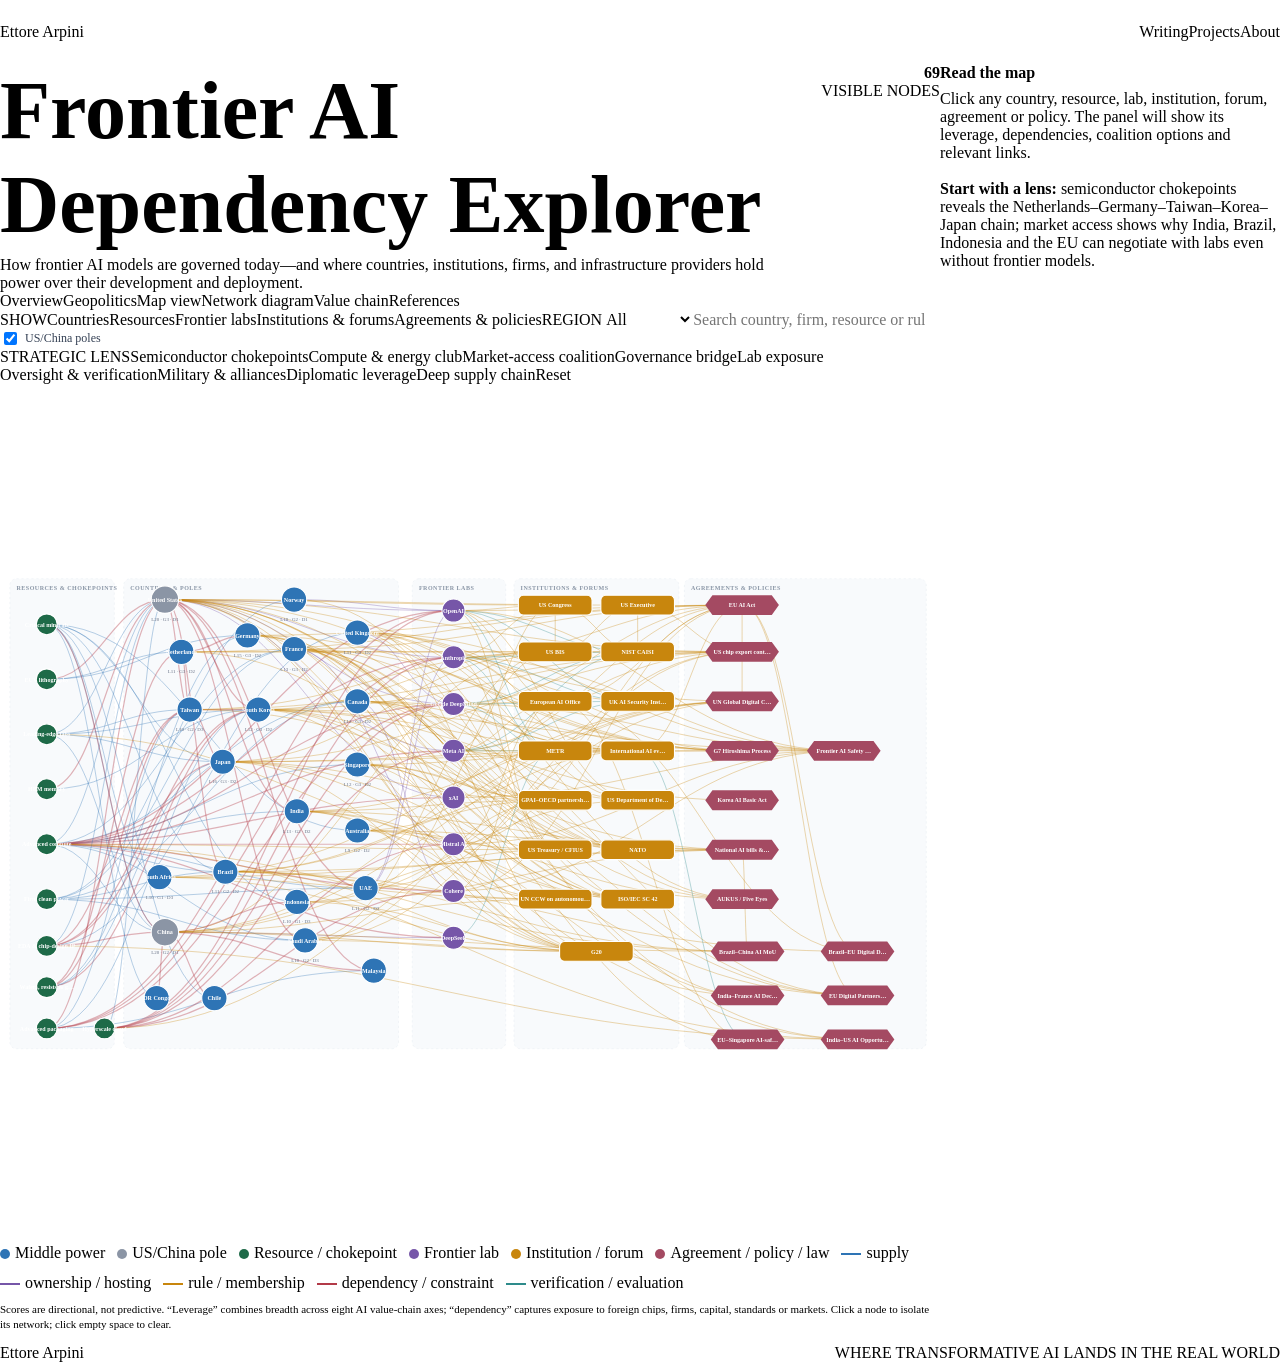
==== public/frontier-ai-dependency-explorer/index.html @ aa69ce5f "Publish Frontier AI Dependency Explorer on custom domain" ====
<!doctype html>
<html lang="en">
<head>
<meta charset="utf-8" />
<meta name="viewport" content="width=device-width, initial-scale=1" />
<title>Frontier AI Dependency Explorer</title>
<link rel="stylesheet" href="brand.css" />
<style>
:root{--navy:#102f55;--blue:#2e74b5;--teal:#2e8b8b;--green:#1e6a48;--amber:#c8860d;--red:#b23a48;--purple:#7656a8;--ink:#17202a;--muted:#667085;--line:#dfe5ec;--bg:#f5f7fa;--panel:#fff}
*{box-sizing:border-box} body{margin:0;font-family:Inter,-apple-system,BlinkMacSystemFont,"Segoe UI",Roboto,Helvetica,Arial,sans-serif;background:var(--bg);color:var(--ink)}
.app{display:grid;grid-template-columns:minmax(0,1fr) 360px;min-height:100vh}.main{min-width:0;padding:20px}.side{background:#fff;border-left:1px solid var(--line);padding:20px;overflow:auto;max-height:100vh;position:sticky;top:0}
h1{font-size:26px;color:var(--navy);margin:0 0 4px}.sub{margin:0;color:var(--muted);font-size:14px;line-height:1.45}.top{display:flex;gap:18px;justify-content:space-between;align-items:flex-start;margin-bottom:14px}.metric{font-size:12px;color:var(--muted);text-align:right;white-space:nowrap}.metric b{display:block;font-size:20px;color:var(--navy)}
.toolbar,.scenario-bar{background:#fff;border:1px solid var(--line);border-radius:12px;padding:11px 12px;margin:12px 0;display:flex;flex-wrap:wrap;gap:8px 13px;align-items:center;box-shadow:0 1px 2px rgba(16,47,85,.04)}
.label{font-size:11px;text-transform:uppercase;letter-spacing:.06em;color:var(--muted);font-weight:700}.chip{border:1px solid var(--line);background:#fff;border-radius:999px;padding:5px 10px;font-size:12px;cursor:pointer}.chip.on{background:var(--navy);color:#fff;border-color:var(--navy)}
select,input[type=search]{border:1px solid var(--line);border-radius:8px;padding:7px 9px;background:#fff;font-size:13px}.grow{flex:1;min-width:150px}.check{font-size:12px;color:#344054;display:flex;gap:5px;align-items:center}.scenario{border:1px solid var(--line);background:#eef3f8;color:var(--navy);border-radius:8px;padding:6px 9px;font-size:12px;cursor:pointer}.scenario.on{background:var(--amber);border-color:var(--amber);color:#fff}
.canvas-card{background:#fff;border:1px solid var(--line);border-radius:14px;overflow:hidden;box-shadow:0 2px 8px rgba(16,47,85,.05)}#map{display:block;width:100%;height:860px;background:linear-gradient(180deg,#fff 0,#fbfcfe 100%)}
.edge{fill:none;stroke-opacity:.38}.edge.dim{stroke-opacity:.05}.edge.active{stroke-opacity:.9;stroke-width:3.2}.node{cursor:pointer}.node circle,.node rect{stroke:#fff;stroke-width:2}.node.dim{opacity:.14}.node.active circle,.node.active rect{stroke:var(--amber);stroke-width:4}.node text{font-size:11px;pointer-events:none}.node .small{font-size:9px;fill:#667085}.cluster-label{font-size:11px;font-weight:800;letter-spacing:.08em;text-transform:uppercase;fill:#8a96a6}.zone{fill:#f8fafc;stroke:#e8edf3;stroke-dasharray:4 5}.legend{display:flex;gap:12px;flex-wrap:wrap;padding:10px 12px;font-size:11px;color:var(--muted);border-top:1px solid var(--line)}.dot{display:inline-block;width:10px;height:10px;border-radius:50%;margin-right:5px;vertical-align:-1px}.line{display:inline-block;width:20px;height:0;border-top:2px solid;margin-right:5px;vertical-align:3px}
.side h2{font-size:18px;color:var(--navy);margin:0 0 8px}.type{font-size:11px;font-weight:800;text-transform:uppercase;letter-spacing:.07em;color:var(--teal)}.scoregrid{display:grid;grid-template-columns:repeat(2,1fr);gap:7px;margin:13px 0}.score{border:1px solid var(--line);border-radius:9px;padding:8px}.score b{font-size:18px;color:var(--navy);display:block}.score span{font-size:10px;color:var(--muted);text-transform:uppercase}.body{font-size:13px;line-height:1.5;color:#344054}.section{border-top:1px solid var(--line);padding-top:12px;margin-top:12px}.section h3{font-size:12px;color:var(--navy);text-transform:uppercase;letter-spacing:.06em;margin:0 0 7px}.dep{padding:8px 9px;border-left:3px solid var(--blue);background:#f8fafc;border-radius:5px;margin:6px 0;font-size:12px;line-height:1.35}.risk{border-left-color:var(--red)}.opp{border-left-color:var(--green)}.source a{color:var(--blue);text-decoration:none}.source a:hover{text-decoration:underline}.empty{color:var(--muted);font-size:13px;line-height:1.5}.footnote{font-size:11px;color:var(--muted);margin-top:10px;line-height:1.4}
.tooltip{position:fixed;pointer-events:none;z-index:20;background:#152238;color:#fff;border-radius:7px;padding:7px 9px;font-size:11px;max-width:260px;opacity:0;transition:opacity .08s;box-shadow:0 4px 15px rgba(0,0,0,.2)}

.navtabs{display:flex;gap:8px;margin:4px 0 12px}.navtab{border:1px solid var(--line);background:#eef3f8;color:var(--navy);border-radius:9px;padding:8px 14px;font-size:13px;font-weight:700;cursor:pointer}.navtab.on{background:var(--navy);border-color:var(--navy);color:#fff}.view.hide{display:none}.references-card{background:#fff;border:1px solid var(--line);border-radius:14px;padding:20px 22px;box-shadow:0 2px 8px rgba(16,47,85,.05)}.references-card h2{margin:0 0 5px;color:var(--navy);font-size:21px}.references-card .intro{margin:0 0 18px;color:var(--muted);font-size:13px;line-height:1.5}.ref-grid{display:grid;grid-template-columns:repeat(2,minmax(0,1fr));gap:14px}.ref-group{border:1px solid var(--line);border-radius:11px;padding:14px}.ref-group h3{margin:0 0 9px;color:var(--navy);font-size:13px;text-transform:uppercase;letter-spacing:.05em}.ref-list{margin:0;padding-left:19px}.ref-list li{margin:0 0 9px;font-size:12px;line-height:1.42;color:#344054}.ref-list a{color:var(--blue);text-decoration:none;font-weight:650}.ref-list a:hover{text-decoration:underline}.ref-meta{display:block;color:var(--muted);font-size:11px;margin-top:2px}.method-box{margin-top:14px;padding:13px 15px;border-left:4px solid var(--amber);background:#fffaf0;border-radius:7px;font-size:12px;line-height:1.5;color:#475467}
.prov-box{margin:0 0 16px;padding:14px 16px;border:1px solid var(--line);background:#f8fafc;border-radius:10px;font-size:12px;line-height:1.5;color:#344054}.prov-box b{color:var(--navy)}
.conn-tools{display:flex;gap:8px;flex-wrap:wrap;align-items:center;margin:14px 0 9px}.conn-tools input,.conn-tools select{font-size:12px}.conn-table-wrap{overflow:auto;max-height:560px;border:1px solid var(--line);border-radius:10px}.conn-table{width:100%;border-collapse:collapse;font-size:11px}.conn-table th{position:sticky;top:0;background:var(--navy);color:#fff;text-align:left;padding:8px;z-index:1}.conn-table td{padding:8px;border-bottom:1px solid var(--line);vertical-align:top;line-height:1.35}.conn-table tr:hover td{background:#f8fafc}.badge{display:inline-block;border-radius:999px;padding:2px 7px;font-size:10px;font-weight:750;white-space:nowrap}.b-direct{background:#e7f6ed;color:#17613d}.b-inference{background:#fff2d8;color:#8a5700}.b-membership{background:#e8f0fb;color:#245d96}.b-regulatory{background:#f5eafb;color:#68428b}.srcchips a{display:inline-block;margin:0 4px 3px 0;padding:2px 6px;border:1px solid #cfd8e3;border-radius:5px;color:var(--blue);text-decoration:none;background:#fff;font-weight:650}.srcchips a:hover{text-decoration:underline}.edge-note{font-size:11px;color:var(--muted);margin-top:3px}
@media(max-width:980px){.ref-grid{grid-template-columns:1fr}.app{grid-template-columns:1fr}.side{position:relative;max-height:none;border-left:0;border-top:1px solid var(--line)}#map{height:680px}.metric{display:none}}

.view-head{display:flex;justify-content:space-between;gap:18px;align-items:flex-start;margin:0 0 10px}.view-head h2{margin:0 0 4px;color:var(--navy);font-size:20px}.view-head p{margin:0;color:var(--muted);font-size:13px;line-height:1.45;max-width:860px}.view-note{font-size:11px;color:var(--muted);white-space:nowrap}.alt-svg{display:block;width:100%;height:760px;background:linear-gradient(180deg,#fff,#fbfcfe)}.mini-toolbar{background:#fff;border:1px solid var(--line);border-radius:11px;padding:9px 11px;margin:10px 0;display:flex;flex-wrap:wrap;gap:8px 12px;align-items:center}.world-land{fill:#edf2f7;stroke:#d7e0ea;stroke-width:1}.geo-line{fill:none;stroke-opacity:.5}.geo-node{cursor:pointer}.geo-node circle{stroke:#fff;stroke-width:2}.geo-node text{font-size:10px;fill:#243b53;font-weight:750;pointer-events:none;paint-order:stroke;stroke:#fff;stroke-width:3px;stroke-linejoin:round}.geo-node .value{font-size:8px;fill:#667085;stroke-width:2.5px}.geo-line{filter:drop-shadow(0 1px 0 rgba(255,255,255,.9))}.map-ocean-label{font-size:9px;fill:#a6b1bf;font-style:italic;letter-spacing:.06em}.network-label{font-size:10px;font-weight:750;fill:#243b53;pointer-events:none;paint-order:stroke;stroke:#fff;stroke-width:3px}.network-metric-panel{fill:#f8fafc;stroke:#dfe5ec}.network-panel-title{font-size:13px;font-weight:800;fill:#102f55}.network-panel-text{font-size:10px;fill:#475467}.network-rank-bar{fill:#dce7f2}.network-rank-fill{fill:#2e74b5}.metric-pill{fill:#fff;stroke:#dfe5ec}.metric-pill-label{font-size:8px;fill:#667085;text-transform:uppercase}.metric-pill-value{font-size:15px;font-weight:800;fill:#102f55}.geo-node.active circle{stroke:var(--amber);stroke-width:4}.network-edge{fill:none;stroke-opacity:.28}.network-node{cursor:pointer}.network-node circle,.network-node rect,.network-node polygon{stroke:#fff;stroke-width:2}.network-node text{font-size:9px;font-weight:700;fill:#fff;pointer-events:none}.chain-stage{fill:#f8fafc;stroke:#dfe5ec}.chain-title{font-size:12px;font-weight:800;fill:var(--navy)}.chain-sub{font-size:8.5px;fill:var(--muted)}.chain-band-title{font-size:10px;font-weight:850;letter-spacing:.08em;fill:#6b7788}.chain-card{cursor:pointer}.chain-card rect{stroke:#fff;stroke-width:2}.chain-card text{font-size:8.6px;font-weight:700;fill:#fff;pointer-events:none}.chain-country rect{stroke:#fff;stroke-width:2}.chain-country text{font-size:8.5px;font-weight:750;fill:#fff;pointer-events:none}.chain-country .stage-tag{font-size:7.5px;fill:#667085;stroke:none}.chain-control rect{stroke:#fff;stroke-width:2}.chain-control text{font-size:8px;font-weight:720;fill:#fff;pointer-events:none}.chain-control-line{fill:none;stroke-width:1.45;stroke-opacity:.7}.chain-value-line{fill:none;stroke:#2e74b5;stroke-width:1.25;stroke-opacity:.52}.chain-arrow{stroke:#9aa7b6;stroke-width:2;fill:none;marker-end:url(#arrow)}.chain-dependency{stroke:var(--red);stroke-width:1.5;stroke-dasharray:4 3;fill:none}.view-legend{display:flex;gap:12px;flex-wrap:wrap;padding:9px 12px;border-top:1px solid var(--line);font-size:11px;color:var(--muted)}
@media(max-width:980px){.alt-svg{height:620px}.view-note{display:none}.navtabs{overflow:auto;white-space:nowrap}}

.overview-grid{display:grid;grid-template-columns:1.15fr .85fr;gap:14px;margin:10px 0 0}.overview-card{background:#fff;border:1px solid var(--line);border-radius:14px;padding:16px 18px;box-shadow:0 2px 8px rgba(16,47,85,.05)}.overview-card h3{margin:0 0 6px;color:var(--navy);font-size:15px}.overview-card p{margin:0;color:var(--muted);font-size:12px;line-height:1.5}.overview-kpis{display:grid;grid-template-columns:repeat(4,1fr);gap:10px;margin:10px 0 14px}.overview-kpi{background:#fff;border:1px solid var(--line);border-radius:11px;padding:11px}.overview-kpi b{display:block;color:var(--navy);font-size:20px}.overview-kpi span{font-size:10px;color:var(--muted);text-transform:uppercase;letter-spacing:.05em}.overview-svg{display:block;width:100%;height:720px;background:linear-gradient(180deg,#fff,#fbfcfe)}.ov-band{fill:#f8fafc;stroke:#dfe5ec}.ov-band-title{font-size:11px;font-weight:850;letter-spacing:.08em;fill:#667085}.ov-card{cursor:pointer}.ov-card rect{stroke:#fff;stroke-width:2}.ov-card text{font-size:9px;font-weight:750;fill:#fff;pointer-events:none}.ov-card .ov-sub{font-size:7.5px;font-weight:500;fill:#fff;opacity:.9}.ov-arrow{fill:none;stroke-width:1.7;stroke-opacity:.55;marker-end:url(#ovArrow)}.ov-label{font-size:9px;fill:#667085;font-weight:700}.ov-question{font-size:18px;font-weight:850;fill:#102f55}.ov-answer{font-size:10px;fill:#475467}.ov-power{fill:#fff;stroke:#dfe5ec}.ov-power-title{font-size:10px;font-weight:800;fill:#102f55}.ov-power-copy{font-size:8px;fill:#667085}.overview-note{padding:10px 12px;border-left:4px solid var(--amber);background:#fffaf0;border-radius:7px;font-size:12px;color:#475467;line-height:1.5;margin-top:12px}@media(max-width:980px){.overview-grid{grid-template-columns:1fr}.overview-kpis{grid-template-columns:repeat(2,1fr)}.overview-svg{height:620px}}
</style>
<style>
:root{
  --navy:var(--ea-ink);--blue:var(--ea-slate);--teal:var(--ea-slate);
  --green:var(--ea-slate);--amber:var(--ea-gold);--red:var(--ea-clay);
  --purple:var(--ea-clay);--ink:var(--ea-ink);--muted:var(--ea-gray);
  --line:var(--ea-line);--bg:var(--ea-paper);--panel:var(--ea-paper)
}
body{background:var(--ea-bg);color:var(--ea-text);font-family:var(--ea-font-ui)}
.ea-header{position:sticky;top:0;z-index:10;border-bottom:var(--ea-border-hair) solid var(--ea-line);background:var(--ea-paper)}
.ea-header__inner{height:64px;display:flex;align-items:center;justify-content:space-between}
.ea-wordmark{display:inline-flex;align-items:center;gap:var(--ea-space-3);font-family:var(--ea-font-display);font-weight:var(--ea-weight-heavy);font-size:var(--ea-size-h4);letter-spacing:var(--ea-tracking-head);color:var(--ea-ink);text-decoration:none}
.ea-wordmark:hover{text-decoration:none}.ea-bar{width:34px;height:8px;background:var(--ea-clay)}
.ea-nav{display:flex;gap:var(--ea-space-7);font-size:var(--ea-size-ui)}
.ea-nav a{color:var(--ea-gray);text-decoration:none}.ea-nav a:hover{color:var(--ea-ink)}
.ea-nav a[aria-current="page"]{color:var(--ea-ink);padding-bottom:var(--ea-space-1);box-shadow:inset 0 -2px 0 var(--ea-clay)}
.app{grid-template-columns:minmax(0,1fr) 340px;min-height:auto;max-width:var(--ea-container);margin:0 auto;border-left:var(--ea-border-hair) solid var(--ea-line);border-right:var(--ea-border-hair) solid var(--ea-line)}
.main{padding:var(--ea-space-8)}
.side{background:var(--ea-paper-2);border-left:var(--ea-border-hair) solid var(--ea-line);padding:var(--ea-space-7);max-height:calc(100vh - 64px);top:64px}
h1{font-family:var(--ea-font-display);font-size:clamp(40px,7vw,82px);line-height:var(--ea-leading-snug);letter-spacing:var(--ea-tracking-hero);color:var(--ea-ink);max-width:860px}
.sub{font-family:var(--ea-font-serif);font-size:var(--ea-size-lead);line-height:var(--ea-leading-read);color:var(--ea-ink-2);max-width:var(--ea-measure)}
.top{padding:var(--ea-space-8) 0 var(--ea-space-7);margin-bottom:0;border-bottom:var(--ea-border-rule) solid var(--ea-ink)}
.metric{font-size:var(--ea-size-micro);letter-spacing:var(--ea-tracking-label);text-transform:uppercase;color:var(--ea-gray)}
.metric b{font-family:var(--ea-font-display);font-size:var(--ea-size-h2);color:var(--ea-clay);letter-spacing:var(--ea-tracking-head)}
.navtabs{gap:var(--ea-space-6);margin:0 0 var(--ea-space-8);padding:var(--ea-space-5) 0 0;border-bottom:var(--ea-border-hair) solid var(--ea-line);overflow:auto}
.navtab{border:0;border-radius:0;background:transparent;color:var(--ea-gray);padding:0 0 var(--ea-space-3);font-family:var(--ea-font-ui);font-size:var(--ea-size-ui);font-weight:var(--ea-weight-semibold);white-space:nowrap}
.navtab:hover{color:var(--ea-ink)}.navtab.on{background:transparent;border:0;color:var(--ea-ink);box-shadow:inset 0 -3px 0 var(--ea-clay)}
.toolbar,.scenario-bar,.mini-toolbar{background:transparent;border:0;border-radius:0;padding:var(--ea-space-4) 0;margin:0;border-bottom:var(--ea-border-hair) solid var(--ea-line);box-shadow:none;gap:var(--ea-space-3)}
.toolbar{border-top:var(--ea-border-hair) solid var(--ea-line)}
.label,.type,.section h3,.ref-group h3,.overview-kpi span{font-size:var(--ea-size-micro);letter-spacing:var(--ea-tracking-label);font-weight:var(--ea-weight-semibold);color:var(--ea-gray)}
.chip,.scenario{border:var(--ea-border-hair) solid var(--ea-line);background:var(--ea-paper);color:var(--ea-ink-2);border-radius:var(--ea-radius-sm);padding:var(--ea-space-2) var(--ea-space-3);font-family:var(--ea-font-ui);font-size:var(--ea-size-small);font-weight:var(--ea-weight-medium);transition:background var(--ea-dur) var(--ea-ease),color var(--ea-dur) var(--ea-ease)}
.chip:hover,.scenario:hover{background:var(--ea-paper-2)}.chip.on,.scenario.on{background:var(--ea-clay);border-color:var(--ea-clay);color:var(--ea-paper)}
select,input[type=search]{border:var(--ea-border-hair) solid var(--ea-line);border-radius:var(--ea-radius-sm);padding:var(--ea-space-2) var(--ea-space-3);background:var(--ea-paper);color:var(--ea-ink);font-family:var(--ea-font-ui);font-size:var(--ea-size-small)}
.canvas-card,.references-card,.overview-card,.overview-kpi,.ref-group,.prov-box{background:transparent;border:0;border-radius:0;box-shadow:none}
.canvas-card{border-top:var(--ea-border-rule) solid var(--ea-ink);border-bottom:var(--ea-border-hair) solid var(--ea-line)}
#map,.alt-svg,.overview-svg{background:var(--ea-paper)}
.legend,.view-legend{padding:var(--ea-space-4) 0;font-size:var(--ea-size-small);color:var(--ea-gray);border-top:var(--ea-border-hair) solid var(--ea-line)}
.view-head{margin:0 0 var(--ea-space-7);padding-bottom:var(--ea-space-6);border-bottom:var(--ea-border-rule) solid var(--ea-ink)}
.view-head h2,.references-card h2{font-family:var(--ea-font-display);font-size:clamp(27px,4vw,40px);color:var(--ea-ink)}
.view-head p,.references-card .intro,.overview-card p{font-family:var(--ea-font-serif);font-size:var(--ea-size-body);line-height:var(--ea-leading-body);color:var(--ea-ink-2)}
.overview-kpis{gap:0;border-top:var(--ea-border-hair) solid var(--ea-line);border-bottom:var(--ea-border-hair) solid var(--ea-line)}
.overview-kpi{padding:var(--ea-space-5);border-right:var(--ea-border-hair) solid var(--ea-line)}
.overview-kpi:last-child{border-right:0}.overview-kpi b{font-family:var(--ea-font-display);font-size:var(--ea-size-h2);color:var(--ea-clay)}
.overview-grid{gap:var(--ea-space-8)}.overview-card{padding:var(--ea-space-6) 0;border-top:var(--ea-border-accent) solid var(--ea-slate)}
.overview-card h3{font-family:var(--ea-font-display);font-size:var(--ea-size-h3);color:var(--ea-ink)}
.overview-note,.method-box{padding:var(--ea-space-5) 0 var(--ea-space-5) var(--ea-space-6);border-left:var(--ea-border-quote) solid var(--ea-clay);background:transparent;border-radius:0;color:var(--ea-ink-2);font-family:var(--ea-font-serif);font-size:var(--ea-size-body);line-height:var(--ea-leading-body)}
.scoregrid{gap:0;border-top:var(--ea-border-hair) solid var(--ea-line)}.score{border:0;border-bottom:var(--ea-border-hair) solid var(--ea-line);border-radius:0;padding:var(--ea-space-3) 0}.score b{font-family:var(--ea-font-display);color:var(--ea-clay)}
.body,.empty{font-family:var(--ea-font-serif);font-size:var(--ea-size-body);line-height:var(--ea-leading-body);color:var(--ea-ink-2)}
.side h2{font-family:var(--ea-font-display);font-size:var(--ea-size-h3);color:var(--ea-ink)}
.dep{padding:var(--ea-space-3) 0 var(--ea-space-3) var(--ea-space-4);border-left:var(--ea-border-accent) solid var(--ea-slate);background:transparent;border-radius:0;font-size:var(--ea-size-small);line-height:var(--ea-leading-body)}
.risk{border-left-color:var(--ea-clay)}.opp{border-left-color:var(--ea-slate)}
.references-card{padding:0}.ref-grid{gap:var(--ea-space-7)}.ref-group{padding:var(--ea-space-5) 0;border-top:var(--ea-border-accent) solid var(--ea-slate)}
.ref-list li{font-family:var(--ea-font-serif);font-size:var(--ea-size-small);line-height:var(--ea-leading-body);color:var(--ea-ink-2)}.ref-list a,.source a,.srcchips a{color:var(--ea-clay-ink)}
.conn-table-wrap{border:var(--ea-border-hair) solid var(--ea-line);border-radius:0}.conn-table{font-size:var(--ea-size-small)}.conn-table th{background:var(--ea-ink);color:var(--ea-paper);font-weight:var(--ea-weight-semibold)}.conn-table tr:hover td{background:var(--ea-clay-soft)}
.tooltip{background:var(--ea-ink);color:var(--ea-paper);border-radius:var(--ea-radius-sm);box-shadow:var(--ea-shadow-md)}
.ea-footer{background:var(--ea-ink);color:var(--ea-paper);padding:var(--ea-space-10) 0}.ea-footer__inner{display:flex;justify-content:space-between;gap:var(--ea-space-7);align-items:flex-end}.ea-footer .ea-wordmark{color:var(--ea-paper)}.ea-footer .ea-bar{background:var(--ea-gold)}.ea-tagline{font-size:var(--ea-size-micro);letter-spacing:var(--ea-tracking-label);text-transform:uppercase;color:var(--ea-gray);margin:0}
@media(max-width:980px){.app{border:0}.main{padding:var(--ea-space-6)}.side{top:0}.ea-header__inner{height:auto;min-height:64px;gap:var(--ea-space-4)}.ea-nav{gap:var(--ea-space-4)}.top{padding-top:var(--ea-space-7)}}
@media(max-width:640px){.ea-header__inner,.ea-footer__inner{align-items:flex-start;flex-direction:column;padding-top:var(--ea-space-4);padding-bottom:var(--ea-space-4)}.main{padding:var(--ea-space-5) var(--ea-gutter-mobile)}.navtabs{gap:var(--ea-space-5)}.overview-kpi{border-right:0;border-bottom:var(--ea-border-hair) solid var(--ea-line)}}
</style>
</head>
<body>
<header class="ea-header">
  <div class="ea-container ea-header__inner">
    <a class="ea-wordmark" href="https://ettorearpini.com/">Ettore Arpini<span class="ea-bar"></span></a>
    <nav class="ea-nav" aria-label="Main navigation">
      <a href="https://ettorearpini.com/writing/">Writing</a>
      <a href="https://ettorearpini.com/projects/" aria-current="page">Projects</a>
      <a href="https://ettorearpini.com/about/">About</a>
    </nav>
  </div>
</header>
<div class="app"><main class="main">
<div class="top"><div><h1>Frontier AI Dependency Explorer</h1><p class="sub">How frontier AI models are governed today—and where countries, institutions, firms, and infrastructure providers hold power over their development and deployment.</p></div><div class="metric"><b id="visibleCount">0</b>visible nodes</div></div>
<div class="navtabs" role="tablist" aria-label="Resource views">
<button class="navtab" data-view="overviewview" role="tab" aria-selected="false">Overview</button>
<button class="navtab on" data-view="mapview" role="tab" aria-selected="true">Geopolitics</button>
<button class="navtab" data-view="worldview" role="tab" aria-selected="false">Map view</button>
<button class="navtab" data-view="networkview" role="tab" aria-selected="false">Network diagram</button>
<button class="navtab" data-view="chainview" role="tab" aria-selected="false">Value chain</button>
<button class="navtab" data-view="refsview" role="tab" aria-selected="false">References</button>
</div>

<div class="view hide" id="overviewview">
<div class="view-head"><div><h2>How frontier AI is governed—and who holds power</h2><p>A simplified system view. The model is at the center. Infrastructure and country capabilities enable it from below; institutions, laws, security bodies, and evaluators constrain it from above. Power comes from controlling something the model developer cannot easily replace.</p></div><div class="view-note">Start here · click any card to inspect evidence</div></div>
<div class="overview-kpis"><div class="overview-kpi"><b>4</b><span>Governance mechanisms</span></div><div class="overview-kpi"><b>6</b><span>Critical dependency layers</span></div><div class="overview-kpi"><b>19</b><span>Middle-power countries</span></div><div class="overview-kpi"><b>8</b><span>Frontier / adjacent labs</span></div></div>
<div class="canvas-card"><svg id="overviewmap" class="overview-svg" viewBox="0 0 1400 720" role="img" aria-label="Simplified frontier AI governance and power map"></svg></div>
<div class="overview-grid"><div class="overview-card"><h3>What governs frontier models today?</h3><p>A layered patchwork rather than a single regime: company commitments and third-party evaluations; national executive and legislative authority; market regulation such as the EU AI Act; export controls and national-security procurement; and diplomatic or standards processes that shape expectations but rarely bind labs directly.</p></div><div class="overview-card"><h3>Where does country power come from?</h3><p>Control over scarce inputs, market access, energy and compute, capital, military procurement, legal jurisdiction, verification capacity, or diplomatic coalition-building. The strongest leverage is often narrow—and becomes power only when a government or institution is willing and able to use it.</p></div></div>
<div class="overview-note"><b>Core insight:</b> frontier labs remain concentrated in the United States and China, but the system they depend on is not. The governance opportunity lies in connecting distributed chokepoints and political authority into coordinated conditions on access, deployment, and safety.</div>
</div>

<div class="view" id="mapview">
<div class="toolbar">
<span class="label">Show</span><button class="chip on" data-kind="country">Countries</button><button class="chip on" data-kind="resource">Resources</button><button class="chip on" data-kind="lab">Frontier labs</button><button class="chip on" data-kind="institution">Institutions & forums</button><button class="chip on" data-kind="policy">Agreements & policies</button>
<span class="label">Region</span><select id="region"><option>All</option></select>
<input class="grow" id="search" type="search" placeholder="Search country, firm, resource or rule…" />
<label class="check"><input id="poles" type="checkbox" checked> US/China poles</label>
</div>
<div class="scenario-bar"><span class="label">Strategic lens</span><button class="scenario" data-scenario="chips">Semiconductor chokepoints</button><button class="scenario" data-scenario="compute">Compute & energy club</button><button class="scenario" data-scenario="markets">Market-access coalition</button><button class="scenario" data-scenario="governance">Governance bridge</button><button class="scenario" data-scenario="labs">Lab exposure</button><button class="scenario" data-scenario="oversight">Oversight & verification</button><button class="scenario" data-scenario="military">Military & alliances</button><button class="scenario" data-scenario="diplomacy">Diplomatic leverage</button><button class="scenario" data-scenario="deepchain">Deep supply chain</button><button class="scenario" data-scenario="reset">Reset</button></div>
<div class="canvas-card"><svg id="map" viewBox="0 0 1710 900" role="img" aria-label="Interactive network map"></svg>
<div class="legend">
<span><i class="dot" style="background:#2e74b5"></i>Middle power</span><span><i class="dot" style="background:#8b95a5"></i>US/China pole</span><span><i class="dot" style="background:#1e6a48"></i>Resource / chokepoint</span><span><i class="dot" style="background:#7656a8"></i>Frontier lab</span><span><i class="dot" style="background:#c8860d"></i>Institution / forum</span><span><i class="dot" style="background:#a44a62"></i>Agreement / policy / law</span>
<span><i class="line" style="border-color:#2e74b5"></i>supply</span><span><i class="line" style="border-color:#7656a8"></i>ownership / hosting</span><span><i class="line" style="border-color:#c8860d"></i>rule / membership</span><span><i class="line" style="border-color:#b23a48"></i>dependency / constraint</span><span><i class="line" style="border-color:#2e8b8b"></i>verification / evaluation</span>
</div></div>
<p class="footnote">Scores are directional, not predictive. “Leverage” combines breadth across eight AI value-chain axes; “dependency” captures exposure to foreign chips, firms, capital, standards or markets. Click a node to isolate its network; click empty space to clear.</p>
</div>

<div class="view hide" id="worldview">
<div class="view-head"><div><h2>Geographic distribution of leverage</h2><p>A true geographic projection of the countries in the dataset. Circle area reflects the selected power metric; color reflects coalition role. Curved lines show documented bilateral agreements, strategic dependencies, and supply relationships.</p></div><div class="view-note">Robinson projection · country positions are geographic</div></div>
<div class="mini-toolbar"><span class="label">Size nodes by</span><select id="geoMetric"><option value="leverage">Leverage breadth</option><option value="dependency">External dependency</option><option value="governance">Governance maturity</option><option value="connections">Network degree</option></select><span class="label">Lines</span><button class="chip geo-filter on" data-geo="policy">AI agreements</button><button class="chip geo-filter on" data-geo="dependency">Strategic dependencies</button><button class="chip geo-filter" data-geo="supply">Supply links</button><label class="check"><input id="geoPoles" type="checkbox" checked> US/China poles</label></div>
<div class="canvas-card"><svg id="worldmap" class="alt-svg" viewBox="0 0 1200 680" role="img" aria-label="Geographic map of AI leverage"></svg><div class="view-legend"><span><i class="dot" style="background:#1e6a48"></i>Anchor</span><span><i class="dot" style="background:#2e74b5"></i>Bridge</span><span><i class="dot" style="background:#c8860d"></i>Engage</span><span><i class="dot" style="background:#b23a48"></i>Counterpart</span><span><i class="dot" style="background:#8b95a5"></i>System pole</span></div></div>
</div>
<div class="view hide" id="networkview">
<div class="view-head"><div><h2>Actor and dependency network</h2><p>A topology-first view. Countries sit in the center; resources, labs, institutions, and agreements form surrounding rings. Use the filters to isolate the actor system and click any node to inspect its evidence.</p></div><div class="view-note">Position shows relationship structure, not geography</div></div>
<div class="mini-toolbar"><span class="label">Density</span><select id="networkDensity"><option value="core">Core network</option><option value="all">All documented nodes</option></select><span class="label">Node size</span><select id="networkMetric"><option value="pagerank">PageRank</option><option value="betweenness">Betweenness centrality</option><option value="degree">Degree centrality</option><option value="weightedDegree">Weighted degree</option></select><span class="label">Emphasis</span><select id="networkEmphasis"><option value="all">All relationships</option><option value="dependency">Dependencies</option><option value="rule">Rules & membership</option><option value="verification">Verification</option><option value="supply">Supply</option></select></div>
<div class="overview-card" id="networkMetricExplainer" style="margin:10px 0 14px"><h3>PageRank: influence through influential connections</h3><p>A higher score means the actor is connected to other actors that are themselves central. It highlights system-level influence, not simply the number of direct links.</p></div>
<div class="canvas-card"><svg id="networkmap" class="alt-svg" viewBox="0 0 1200 720" role="img" aria-label="AI actor network diagram"></svg><div class="view-legend"><span><i class="dot" style="background:#2e74b5"></i>Country</span><span><i class="dot" style="background:#1e6a48"></i>Resource</span><span><i class="dot" style="background:#7656a8"></i>Lab</span><span><i class="dot" style="background:#c8860d"></i>Institution</span><span><i class="dot" style="background:#a44a62"></i>Agreement / policy</span></div></div>
</div>
<div class="view hide" id="chainview">
<div class="view-head"><div><h2>AI value chain and control points</h2><p>Read this view vertically. Countries sit in the middle, aligned to the stages where they add value. The resources and capabilities they contribute run left-to-right underneath. Governance, security and verification bodies sit above and connect to the specific stages they regulate, procure, secure or test.</p></div><div class="view-note">Click any card for evidence and dependencies</div></div>
<div class="mini-toolbar"><span class="label">Layers</span><button class="chip chain-filter on" data-chain="actors">Countries & labs</button><button class="chip chain-filter on" data-chain="governance">Governance, security & verification</button><button class="chip chain-filter on" data-chain="dependencies">Cross-stage dependencies</button></div>
<div class="canvas-card"><svg id="chainmap" class="alt-svg" viewBox="0 0 1500 720" role="img" aria-label="AI value chain view"></svg><div class="view-legend"><span><i class="dot" style="background:#2e74b5"></i>Country / pole</span><span><i class="dot" style="background:#7656a8"></i>Frontier lab</span><span><i class="dot" style="background:#c8860d"></i>Institution</span><span><i class="dot" style="background:#a44a62"></i>Agreement / policy</span><span><i class="line" style="border-color:#b23a48"></i>critical dependency</span></div></div>
</div>
<div class="view hide" id="refsview">
<div class="references-card">
<h2>References and source notes</h2>
<p class="intro">The map synthesizes official policy documents, company disclosures, institutional sources and specialist research. The register below shows the evidence behind every line in the network—not only the general bibliography.</p>
<div class="prov-box"><b>How to read the evidence.</b> A <b>direct</b> connection is explicitly documented (for example, OpenAI’s Stargate UAE project). A <b>membership</b> connection comes from an official participant list. A <b>regulatory</b> connection reflects the legal scope of a rule. An <b>analytical inference</b> combines documented upstream positions into a dependency claim—for example, that leading-edge fabs depend on Dutch–German EUV equipment. Inferences are marked rather than presented as contractual relationships. Lines are visually undirected; the register states the direction and meaning.</div>
<h3 style="margin:0;color:var(--navy);font-size:15px">Connection evidence register</h3>
<div class="conn-tools"><input id="connSearch" type="search" placeholder="Search a country, lab or source…"><select id="connType"><option value="All">All relationship types</option><option value="supply">Supply</option><option value="dependency">Dependency</option><option value="ownership">Ownership / hosting / capital</option><option value="rule">Rule / membership</option><option value="verification">Verification / evaluation</option></select><select id="connBasis"><option value="All">All evidence bases</option><option value="direct">Direct</option><option value="membership">Membership</option><option value="regulatory">Regulatory</option><option value="inference">Analytical inference</option></select></div>
<div class="conn-table-wrap"><table class="conn-table"><thead><tr><th>Connection</th><th>Meaning</th><th>Basis</th><th>Sources</th></tr></thead><tbody id="connBody"></tbody></table></div>
<h3 style="margin:22px 0 10px;color:var(--navy);font-size:15px">Source library</h3>
<div class="ref-grid">
<section class="ref-group"><h3>Semiconductors and critical inputs</h3><ol class="ref-list">
<li><a href="https://www.asml.com/en/technology/lithography-principles/euv-lithography" target="_blank" rel="noopener">ASML — EUV lithography</a><span class="ref-meta">Equipment chokepoint and advanced-node manufacturing.</span></li>
<li><a href="https://investor.tsmc.com/english/quarterly-results/2026/q1" target="_blank" rel="noopener">TSMC — investor and capacity reporting</a><span class="ref-meta">Leading-edge fabrication and advanced packaging.</span></li>
<li><a href="https://news.skhynix.com/category/technology/hbm/" target="_blank" rel="noopener">SK hynix — HBM technology</a><span class="ref-meta">High-bandwidth memory supply and roadmap.</span></li>
<li><a href="https://www.iea.org/reports/global-critical-minerals-outlook-2025" target="_blank" rel="noopener">IEA — Global Critical Minerals Outlook 2025</a><span class="ref-meta">Mining, refining concentration and supply risks.</span></li>
<li><a href="https://www.usgs.gov/centers/national-minerals-information-center/critical-minerals" target="_blank" rel="noopener">USGS — critical minerals information</a><span class="ref-meta">Country production and mineral-resource context.</span></li>
</ol></section>
<section class="ref-group"><h3>Compute, energy and frontier labs</h3><ol class="ref-list">
<li><a href="https://openai.com/index/announcing-the-stargate-project/" target="_blank" rel="noopener">OpenAI — Stargate announcement</a><span class="ref-meta">US compute buildout and infrastructure partnerships.</span></li>
<li><a href="https://www.anthropic.com/news" target="_blank" rel="noopener">Anthropic — company announcements</a><span class="ref-meta">Model, cloud and capital relationships.</span></li>
<li><a href="https://deepmind.google/discover/blog/" target="_blank" rel="noopener">Google DeepMind — official updates</a><span class="ref-meta">Frontier-model activity and UK–US institutional exposure.</span></li>
<li><a href="https://mistral.ai/news" target="_blank" rel="noopener">Mistral AI — company announcements</a><span class="ref-meta">European frontier-adjacent model capacity.</span></li>
<li><a href="https://www.iea.org/reports/energy-and-ai" target="_blank" rel="noopener">IEA — Energy and AI</a><span class="ref-meta">Power demand, grid constraints and data-centre geography.</span></li>
</ol></section>
<section class="ref-group"><h3>Legislation and regulatory leverage</h3><ol class="ref-list">
<li><a href="https://digital-strategy.ec.europa.eu/en/policies/regulatory-framework-ai" target="_blank" rel="noopener">European Commission — EU AI Act</a><span class="ref-meta">Scope, implementation timeline and extraterritorial market effects.</span></li>
<li><a href="https://www.bis.gov/press-release/commerce-strengthens-export-controls-restrict-chinas-capability-produce-advanced-semiconductors-military" target="_blank" rel="noopener">US BIS — advanced semiconductor export controls</a><span class="ref-meta">Chip, equipment and destination constraints.</span></li>
<li><a href="https://www.msit.go.kr/eng/index.do" target="_blank" rel="noopener">Republic of Korea MSIT — AI policy</a><span class="ref-meta">Korea’s AI Basic Act and implementation materials.</span></li>
<li><a href="https://www.gov.br/mcti/pt-br/acompanhe-o-mcti/transformacaodigital/estrategia-brasileira-de-inteligencia-artificial" target="_blank" rel="noopener">Brazil MCTI — national AI strategy</a><span class="ref-meta">Brazilian governance and institutional context.</span></li>
<li><a href="https://www.meity.gov.in/" target="_blank" rel="noopener">India MeitY — AI and digital policy</a><span class="ref-meta">IndiaAI, digital public infrastructure and governance initiatives.</span></li>
</ol></section>
<section class="ref-group"><h3>International forums and standards</h3><ol class="ref-list">
<li><a href="https://www.aisi.gov.uk/blog/international-ai-network-consensus-and-open-questions" target="_blank" rel="noopener">International Network of AI Safety Institutes</a><span class="ref-meta">Cross-national evaluation and measurement cooperation.</span></li>
<li><a href="https://oecd.ai/en/about/about-gpai" target="_blank" rel="noopener">OECD — GPAI partnership</a><span class="ref-meta">Membership and institutional integration.</span></li>
<li><a href="https://www.un.org/digital-emerging-technologies/global-digital-compact" target="_blank" rel="noopener">United Nations — Global Digital Compact</a><span class="ref-meta">Universal political framework for digital and AI cooperation.</span></li>
<li><a href="https://www.mofa.go.jp/policy/economy/summit/hiroshima23/en/documents/" target="_blank" rel="noopener">G7 Hiroshima AI Process</a><span class="ref-meta">International guiding principles and code of conduct.</span></li>
<li><a href="https://www.gov.uk/government/publications/frontier-ai-safety-commitments-ai-seoul-summit-2024/frontier-ai-safety-commitments-ai-seoul-summit-2024" target="_blank" rel="noopener">Frontier AI Safety Commitments — Seoul AI Summit 2024</a><span class="ref-meta">Voluntary company commitments to publish frontier-safety frameworks, identify severe-risk thresholds and define mitigations. Sixteen original signatories; four organisations were added by February 2025.</span></li>
<li><a href="https://www.oecd.org/en/topics/sub-issues/ai-principles.html" target="_blank" rel="noopener">OECD AI Principles</a><span class="ref-meta">Baseline intergovernmental principles used across policy forums.</span></li>
</ol></section>
<section class="ref-group"><h3>Power-holding and verification institutions</h3><ol class="ref-list">
<li><a href="https://www.congress.gov/" target="_blank" rel="noopener">United States Congress</a><span class="ref-meta">Federal legislation, appropriations, investigations, hearings and statutory authority affecting AI developers and executive agencies.</span></li>
<li><a href="https://www.whitehouse.gov/releases/2025/07/white-house-unveils-americas-ai-action-plan/" target="_blank" rel="noopener">White House — America’s AI Action Plan</a><span class="ref-meta">Executive direction across infrastructure, procurement, diplomacy, security and agency implementation.</span></li>
<li><a href="https://www.bis.gov/about-bis/bis-leadership-and-offices/OTE/emerging-technology-division" target="_blank" rel="noopener">US Bureau of Industry and Security</a><span class="ref-meta">Export-control design, licensing and enforcement for advanced chips, equipment and emerging technologies.</span></li>
<li><a href="https://www.nist.gov/caisi" target="_blank" rel="noopener">NIST Center for AI Standards and Innovation (CAISI)</a><span class="ref-meta">US-government testing, standards and collaborative research interface with commercial AI developers.</span></li>
<li><a href="https://digital-strategy.ec.europa.eu/en/policies/ai-office" target="_blank" rel="noopener">European AI Office</a><span class="ref-meta">Central EU implementation and enforcement capacity for general-purpose AI under the AI Act.</span></li>
<li><a href="https://www.aisi.gov.uk/" target="_blank" rel="noopener">UK AI Security Institute</a><span class="ref-meta">State-backed model evaluations, measurement science and risk-mitigation research.</span></li>
<li><a href="https://metr.org/risk-assessment/" target="_blank" rel="noopener">METR</a><span class="ref-meta">Independent third-party evaluations of autonomous and AI-R&amp;D capabilities, including pre-deployment work with frontier developers.</span></li>
</ol></section>
<section class="ref-group"><h3>Independent research added in this revision</h3><ol class="ref-list">
<li><a href="https://www.oecd.org/content/dam/oecd/en/publications/reports/2025/06/mapping-the-semiconductor-value-chain_5ba52971/4154cdbf-en.pdf" target="_blank" rel="noopener">OECD — Mapping the semiconductor value chain (2025)</a><span class="ref-meta">Cross-country dependencies, bottlenecks and supply-chain segmentation used to test the original report.</span></li>
<li><a href="https://epoch.ai/data-insights/ai-chip-supply-chain-constraints" target="_blank" rel="noopener">Epoch AI — AI-chip supply-chain constraints (2026)</a><span class="ref-meta">Evidence that HBM and advanced packaging, not only leading-edge logic, became binding constraints.</span></li>
<li><a href="https://www.nato.int/en/about-us/official-texts-and-resources/official-texts/2024/07/10/summary-of-natos-revised-artificial-intelligence-ai-strategy" target="_blank" rel="noopener">NATO — revised AI strategy</a><span class="ref-meta">Alliance-level military adoption, interoperability, responsible-use principles and protection from adversarial AI.</span></li>
<li><a href="https://www.nato.int/en/what-we-do/deterrence-and-defence/emerging-and-disruptive-technologies" target="_blank" rel="noopener">NATO — emerging and disruptive technologies</a><span class="ref-meta">Data and AI Review Board and institutional machinery for military AI assurance.</span></li>
<li><a href="https://documents.unoda.org/Convention_on_Certain_Conventional_Weapons_-Group_of_Governmental_Experts_on_Lethal_Autonomous_Weapons_Systems_%282025%29/CCW-GGE.1-2025-WP.7.pdf" target="_blank" rel="noopener">UN CCW GGE on lethal autonomous weapons (2025)</a><span class="ref-meta">The principal multilateral negotiating track on autonomous weapons and human control.</span></li>
<li><a href="https://home.treasury.gov/policy-issues/international/outbound-investment-program" target="_blank" rel="noopener">US Treasury — Outbound Investment Security Program</a><span class="ref-meta">Capital-control leverage over semiconductors, quantum technology and specified AI systems in countries of concern.</span></li>
<li><a href="https://home.treasury.gov/news/press-releases/jy1728" target="_blank" rel="noopener">US Treasury — CFIUS authority</a><span class="ref-meta">Foreign-investment screening as a national-security lever over ownership, technology transfer and critical infrastructure.</span></li>
<li><a href="https://www.iso.org/committee/6794475.html" target="_blank" rel="noopener">ISO/IEC JTC 1/SC 42 — Artificial intelligence</a><span class="ref-meta">International technical standards that can become procurement requirements, conformity benchmarks and regulatory infrastructure.</span></li>
<li><a href="https://www.defense.gov/News/Releases/Release/Article/4354916/the-war-department-unleashes-ai-on-new-genaimil-platform/" target="_blank" rel="noopener">US Department of Defense — GenAI.mil</a><span class="ref-meta">Defense procurement and deployment can confer market, validation and security leverage on model and cloud providers.</span></li>
<li><a href="https://www.bis.gov/press-release/department-commerce-announces-rescission-biden-era-artificial-intelligence-diffusion-rule-strengthens" target="_blank" rel="noopener">US BIS — rescission of AI Diffusion Rule (2025)</a><span class="ref-meta">Corrects the attached report’s treatment: the January 2025 diffusion framework was rescinded before compliance, while chip-related controls continued.</span></li>
</ol></section>
<section class="ref-group"><h3>Cross-country evidence</h3><ol class="ref-list">
<li><a href="https://hai.stanford.edu/ai-index/2025-ai-index-report" target="_blank" rel="noopener">Stanford HAI — AI Index Report 2025</a><span class="ref-meta">Talent, models, investment and national capabilities.</span></li>
<li><a href="https://oxfordinsights.com/ai-readiness/ai-readiness-index/" target="_blank" rel="noopener">Oxford Insights — Government AI Readiness Index</a><span class="ref-meta">State capacity and governance comparisons.</span></li>
<li><a href="https://www.global-index.ai/" target="_blank" rel="noopener">Tortoise — Global AI Index</a><span class="ref-meta">National implementation, talent and infrastructure indicators.</span></li>
<li><a href="https://www.eiu.com/n/campaigns/democracy-index-2024/" target="_blank" rel="noopener">Economist Intelligence Unit — Democracy Index 2024</a><span class="ref-meta">Regime classifications used in the underlying assessment.</span></li>
</ol></section>
<section class="ref-group"><h3>Underlying analytical resource</h3><ol class="ref-list">
<li><a href="AI_Value_Chain_Leverage_Report.pdf" target="_blank" rel="noopener">The Map of Leverage: AI value-chain leverage assessment</a><span class="ref-meta">Prepared for Ettore Arpini, June 2026. Country scores use eight axes: minerals; equipment/design/IP; fabrication/packaging/memory; compute/data centres/energy; capital; models/talent; market/data/DPI; and governance/convening.</span></li>
<li><b>Interpretation rule</b><span class="ref-meta">The index rewards breadth, while the network highlights narrow chokepoints and asymmetric dependencies that a simple score can obscure.</span></li>
</ol></section>
</div>
<div class="ref-group"><h3>Bilateral and minilateral AI agreements</h3><ul class="ref-list">
<li><a href="https://www.gov.br/mdic/pt-br/assuntos/noticias/2025/maio/na-china-mdic-assina-parcerias-para-economia-digital" target="_blank" rel="noopener">Brazil–China AI memorandum (MDIC, May 2025)</a><span class="ref-meta">Official Brazilian account: infrastructure, research, applications, safety risks and skills cooperation.</span></li>
<li><a href="https://www.gov.br/secom/en/latest-news/2025/02/brazil-european-union-strengthen-cooperation-in-digital-governance-reaffirm-legal-frameworks-for-digital-area" target="_blank" rel="noopener">Brazil–EU Digital Dialogue work plan</a><span class="ref-meta">Parallel cooperation channel on AI and digital governance.</span></li>
<li><a href="https://www.mea.gov.in/bilateral-documents.htm?dtl/39034/IndiaFrance_Declaration_on_Artificial_Intelligence_February_12_2025=" target="_blank" rel="noopener">India–France Declaration on AI</a><span class="ref-meta">Bilateral cooperation on trustworthy AI, research, standards and inclusive access.</span></li>
<li><a href="https://digital-strategy.ec.europa.eu/en/policies/partnerships" target="_blank" rel="noopener">EU Digital Partnerships</a><span class="ref-meta">Formal partnerships with Japan, Korea, Singapore and Canada.</span></li>
<li><a href="https://digital-strategy.ec.europa.eu/en/news/eu-and-singapore-strengthen-cooperation-ai-safety" target="_blank" rel="noopener">EU–Singapore AI-safety arrangement</a><span class="ref-meta">Testing, evaluations, benchmarks, standards and research cooperation.</span></li>
<li><a href="https://www.mea.gov.in/bilateral-documents?dtl/40801/Joint_Statement_on_the_IndiaUS_AI_Opportunity_Partnership_A_Bilateral_Addendum_to_the_Pax_Silica_Declaration=" target="_blank" rel="noopener">India–US AI Opportunity Partnership</a><span class="ref-meta">AI infrastructure, research and secure supply-chain cooperation.</span></li>
</ul></div>
<div class="method-box"><b>Data vintage:</b> principally 2024–July 2026. <b>Independent review:</b> the report was treated as a hypothesis set and checked against OECD supply-chain mapping, official regulatory and alliance documents, institutional sources and recent bottleneck research. The map now distinguishes direct evidence, formal membership, regulatory reach and analytical inference. <b>Correction:</b> the January 2025 US AI Diffusion Rule was rescinded before compliance; the map therefore represents current BIS chip controls and licensing power rather than that superseded tier system.  Announced investments, planned gigawatts, ownership stakes, export-control rules and legislative status can change quickly. The map is designed as a strategic orientation tool rather than a definitive supply-chain model.</div>
</div></div>
</main><aside class="side" id="detail"><div class="empty"><h2>Read the map</h2>Click any country, resource, lab, institution, forum, agreement or policy. The panel will show its leverage, dependencies, coalition options and relevant links.<br><br><b>Start with a lens:</b> semiconductor chokepoints reveals the Netherlands–Germany–Taiwan–Korea–Japan chain; market access shows why India, Brazil, Indonesia and the EU can negotiate with labs even without frontier models.</div></aside></div>
<footer class="ea-footer"><div class="ea-container ea-footer__inner"><a class="ea-wordmark" href="https://ettorearpini.com/">Ettore Arpini<span class="ea-bar"></span></a><p class="ea-tagline">Where transformative AI lands in the real world</p></div></footer>
<div class="tooltip" id="tip"></div>
<script>
const C={country:'#2e74b5',pole:'#8b95a5',resource:'#1e6a48',lab:'#7656a8',institution:'#c8860d',policy:'#a44a62'};
const nodes=[
// resources
{id:'minerals',label:'Critical minerals',kind:'resource',x:85,y:105,summary:'Rare earths, gallium, lithium, nickel and specialty metals that feed the semiconductor and energy stack.'},
{id:'euv',label:'EUV lithography',kind:'resource',x:85,y:205,summary:'The hardest equipment chokepoint in advanced semiconductor manufacturing.'},
{id:'fab',label:'Leading-edge fabs',kind:'resource',x:85,y:305,summary:'Advanced logic fabrication and packaging, especially TSMC and CoWoS.'},
{id:'hbm',label:'HBM memory',kind:'resource',x:85,y:405,summary:'High-bandwidth memory required by frontier accelerators.'},
{id:'compute',label:'Advanced compute',kind:'resource',x:85,y:505,summary:'AI accelerators, sovereign clusters, hyperscale data centres and cloud access.'},
{id:'energy',label:'Firm clean power',kind:'resource',x:85,y:605,summary:'Reliable, scalable electricity increasingly constraining AI deployment.'},
// countries
{id:'US',label:'United States',kind:'pole',region:'Americas',x:300,y:60,lev:20,gov:3,dep:1,summary:'Frontier-model, GPU, cloud, capital and export-control pole.',risk:'Concentration creates extraterritorial dependence for nearly every other node.'},
{id:'CN',label:'China',kind:'pole',region:'East Asia',x:300,y:665,lev:20,gov:2,dep:1,summary:'Model, market, manufacturing and critical-mineral processing pole.',risk:'Export controls and geopolitical rivalry fragment the stack.'},
{id:'NL',label:'Netherlands',kind:'country',region:'Europe',tier:'Bridge',x:330,y:155,lev:11,gov:3,dep:2,summary:'ASML gives the Netherlands a near-irreplaceable equipment chokepoint.',opp:'Can trade export-control alignment for security guarantees, industrial investment and governance influence.'},
{id:'DE',label:'Germany',kind:'country',region:'Europe',tier:'Bridge',x:450,y:125,lev:15,gov:3,dep:2,summary:'Zeiss optics and Trumpf lasers sit inside the EUV dependency chain; Germany also shapes EU implementation.'},
{id:'TW',label:'Taiwan',kind:'country',region:'East Asia',tier:'Engage',x:345,y:260,lev:10,gov:2,dep:3,summary:'TSMC and CoWoS make Taiwan the most indispensable manufacturing node.',risk:'High military and diplomatic exposure limits formal coalition participation.'},
{id:'KR',label:'South Korea',kind:'country',region:'East Asia',tier:'Bridge',x:470,y:260,lev:12,gov:3,dep:2,summary:'Samsung and SK Hynix dominate advanced memory; Korea also has a mature AI-governance ecosystem.'},
{id:'JP',label:'Japan',kind:'country',region:'East Asia',tier:'Bridge',x:405,y:355,lev:16,gov:3,dep:2,summary:'Materials, equipment, capital and convening power give Japan unusually broad leverage.'},
{id:'IN',label:'India',kind:'country',region:'South Asia',tier:'Anchor',x:540,y:445,lev:13,gov:2,dep:2,summary:'Scale talent, market access, digital public infrastructure and sovereign compute.',opp:'Can condition access to a 1.4B-person market and public digital rails on local capacity and governance.'},
{id:'BR',label:'Brazil',kind:'country',region:'Americas',tier:'Anchor',x:410,y:555,lev:11,gov:2,dep:2,summary:'Large market, Pix infrastructure, clean power and minerals; limited frontier-model capacity.',opp:'A credible convenor for a development-focused middle-power bloc.'},
{id:'ID',label:'Indonesia',kind:'country',region:'SE Asia',tier:'Anchor',x:540,y:610,lev:10,gov:1,dep:3,summary:'Nickel, ASEAN market scale and data-centre growth, but Chinese refining and coal-heavy power.'},
{id:'ZA',label:'South Africa',kind:'country',region:'Africa',tier:'Anchor',x:290,y:565,lev:10,gov:1,dep:3,summary:'Specialty minerals, regional legitimacy and responsible-AI convening potential.'},
{id:'FR',label:'France',kind:'country',region:'Europe',tier:'Bridge',x:535,y:150,lev:13,gov:3,dep:2,summary:'Mistral, nuclear power, EU rulemaking and summit diplomacy.'},
{id:'UK',label:'United Kingdom',kind:'country',region:'Europe',tier:'Engage',x:650,y:120,lev:11,gov:3,dep:2,summary:'Arm, DeepMind talent and the first national AI security institute.'},
{id:'CA',label:'Canada',kind:'country',region:'Americas',tier:'Bridge',x:650,y:245,lev:12,gov:3,dep:2,summary:'Research talent, Cohere, hydro power and evaluation diplomacy.'},
{id:'SG',label:'Singapore',kind:'country',region:'SE Asia',tier:'Engage',x:650,y:360,lev:12,gov:3,dep:2,summary:'Capital, regional data-centre orchestration and influential soft-law governance.'},
{id:'AU',label:'Australia',kind:'country',region:'Oceania',tier:'Engage',x:650,y:480,lev:9,gov:2,dep:2,summary:'Rare-earth alternatives, alliances and an emerging AI safety institute.'},
{id:'NO',label:'Norway',kind:'country',region:'Europe',tier:'Engage',x:535,y:60,lev:10,gov:2,dep:1,summary:'Sovereign wealth and hydro-powered compute; capital is mostly index-passive.'},
{id:'AE',label:'UAE',kind:'country',region:'Gulf',tier:'Counterpart',x:665,y:585,lev:11,gov:2,dep:3,summary:'Sovereign capital, energy and large compute ambitions tied to US chips and operators.',risk:'Leverage doubles as dependency; governance and alignment concerns complicate coalition membership.'},
{id:'SA',label:'Saudi Arabia',kind:'country',region:'Gulf',tier:'Counterpart',x:555,y:680,lev:10,gov:2,dep:3,summary:'Sovereign capital, energy and HUMAIN compute ambitions; dependent on controlled chips.'},
// labs
{id:'openai',label:'OpenAI',kind:'lab',x:825,y:80,summary:'US frontier lab; depends on advanced chips, Microsoft/cloud capacity, capital and market access.'},
{id:'anthropic',label:'Anthropic',kind:'lab',x:825,y:165,summary:'US frontier lab; major dependencies include AWS/Google compute, chips, capital and regulated market access.'},
{id:'deepmind',label:'Google DeepMind',kind:'lab',x:825,y:250,summary:'UK-rooted lab owned by Alphabet; frontier capabilities sit inside a US corporate and cloud structure.'},
{id:'meta',label:'Meta AI',kind:'lab',x:825,y:335,summary:'US frontier/open-weight lab with global distribution and major compute requirements.'},
{id:'xai',label:'xAI',kind:'lab',x:825,y:420,summary:'US frontier lab with intensive data-centre and power requirements.'},
{id:'mistral',label:'Mistral AI',kind:'lab',x:825,y:505,summary:'France-based frontier-adjacent lab; European strategic-autonomy asset.'},
{id:'cohere',label:'Cohere',kind:'lab',x:825,y:590,summary:'Canada-based enterprise model company; relies on global compute and market partnerships.'},
{id:'deepseek',label:'DeepSeek',kind:'lab',x:825,y:675,summary:'China-based frontier lab operating under Chinese compute and governance constraints.'},
// legislative, executive and verification institutions
{id:'congress',label:'US Congress',kind:'institution',x:1010,y:70,summary:'Federal legislature with power to enact AI law, authorize and fund agencies, investigate firms, and constrain or override executive policy.',source:'https://www.congress.gov/'},
{id:'whitehouse',label:'US Executive',kind:'institution',x:1160,y:70,summary:'The President and White House coordinate executive AI strategy, procurement, infrastructure, national-security policy and agency priorities.',source:'https://www.whitehouse.gov/releases/2025/07/white-house-unveils-americas-ai-action-plan/'},
{id:'bisinst',label:'US BIS',kind:'institution',x:1010,y:155,summary:'Commerce Department regulator that writes, licenses and enforces export controls over advanced chips, equipment and related technology.',source:'https://www.bis.gov/about-bis/bis-leadership-and-offices/OTE/emerging-technology-division'},
{id:'caisi',label:'NIST CAISI',kind:'institution',x:1160,y:155,summary:'US government center for AI testing, standards and collaborative research with commercial AI developers.',source:'https://www.nist.gov/caisi'},
{id:'euaioffice',label:'European AI Office',kind:'institution',x:1010,y:245,summary:'European Commission body central to implementation and enforcement of the EU AI Act, especially general-purpose AI rules.',source:'https://digital-strategy.ec.europa.eu/en/policies/ai-office'},
{id:'ukaisi',label:'UK AI Security Institute',kind:'institution',x:1160,y:245,summary:'State-backed evaluator conducting advanced-model testing and building measurement and mitigation infrastructure.',source:'https://www.aisi.gov.uk/'},
{id:'metr',label:'METR',kind:'institution',x:1010,y:335,summary:'Independent nonprofit evaluator of frontier models’ autonomous and AI-R&D capabilities, including pre-deployment evaluations.',source:'https://metr.org/risk-assessment/'},
// agreements and policies
{id:'euact',label:'EU AI Act',kind:'policy',x:1350,y:70,summary:'Binding horizontal AI regulation with extraterritorial market effects.',source:'https://digital-strategy.ec.europa.eu/en/policies/regulatory-framework-ai'},
{id:'export',label:'US chip export controls',kind:'policy',x:1350,y:155,summary:'Controls access to leading AI chips, equipment and some destinations; a major geopolitical lever.'},
{id:'aisi',label:'International AI evaluation network',kind:'institution',x:1160,y:335,summary:'Network of national institutes coordinating advanced-AI measurement, evaluation and science.',source:'https://www.aisi.gov.uk/blog/international-ai-network-consensus-and-open-questions'},
{id:'gpai',label:'GPAI–OECD partnership',kind:'institution',x:1010,y:425,summary:'44-country integrated policy partnership connecting OECD and GPAI members.',source:'https://oecd.ai/en/about/about-gpai'},
{id:'gdc',label:'UN Global Digital Compact',kind:'policy',x:1350,y:245,summary:'Universal political framework for digital cooperation and AI governance adopted in 2024.',source:'https://www.un.org/digital-emerging-technologies/global-digital-compact'},
{id:'g7',label:'G7 Hiroshima Process',kind:'policy',x:1350,y:335,summary:'G7 framework and code of conduct for organizations developing advanced AI systems.'},
{id:'seoulcommit',label:'Frontier AI Safety Commitments (2024)',kind:'policy',x:1535,y:335,summary:'Voluntary commitments announced by the UK and Republic of Korea at the 2024 Seoul AI Summit. Signatory developers undertook to publish severe-risk safety frameworks, define intolerable-risk thresholds and specify mitigations. The commitments create transparency and peer-pressure mechanisms but are not binding law.',source:'https://www.gov.uk/government/publications/frontier-ai-safety-commitments-ai-seoul-summit-2024/frontier-ai-safety-commitments-ai-seoul-summit-2024'},
{id:'kract',label:'Korea AI Basic Act',kind:'policy',x:1350,y:425,summary:'National AI framework in force from 2026, making Korea an early comprehensive regulator.'},
{id:'national',label:'National AI bills & strategies',kind:'policy',x:1350,y:515,summary:'India, Brazil, Indonesia, South Africa and others are shaping rules with differing maturity and enforcement capacity.'},
// deeper supply-chain and geopolitical nodes added through independent research
{id:'eda',label:'EDA & chip-design IP',kind:'resource',x:85,y:690,summary:'US-centered design software, processor architecture and IP that determine whether advanced chips can be designed and legally produced.'},
{id:'materials',label:'Wafers, resists & gases',kind:'resource',x:85,y:765,summary:'Japanese and European specialty materials, silicon wafers, photoresists and industrial gases with long qualification cycles.'},
{id:'packaging',label:'Advanced packaging',kind:'resource',x:85,y:840,summary:'CoWoS-class integration, substrates and test capacity connecting logic dies and HBM; a binding AI accelerator bottleneck.'},
{id:'cloud',label:'Hyperscale cloud',kind:'resource',x:190,y:840,summary:'AWS, Azure and Google Cloud control much of the commercial route from chips to deployable frontier-model capacity.'},
{id:'MY',label:'Malaysia',kind:'country',region:'SE Asia',tier:'Engage',x:680,y:735,summary:'Back-end semiconductor assembly/test and fast-growing Johor data-centre capacity; exposed to US-China diversion controls.'},
{id:'CL',label:'Chile',kind:'country',region:'Americas',tier:'Engage',x:390,y:785,summary:'Copper and lithium supply plus trade-network reach; upstream leverage is diluted by limited refining and AI-industrial capacity.'},
{id:'DRC',label:'DR Congo',kind:'country',region:'Africa',tier:'Counterpart',x:285,y:785,summary:'Dominant cobalt mining position but high dependence on foreign refining, finance and infrastructure.'},
{id:'dod',label:'US Department of Defense',kind:'institution',x:1160,y:425,summary:'A major buyer, validator and security gatekeeper for AI, cloud and autonomous systems; procurement can shape commercial standards and lab incentives.',source:'https://www.defense.gov/News/Releases/Release/Article/4354916/the-war-department-unleashes-ai-on-new-genaimil-platform/'},
{id:'treasury',label:'US Treasury / CFIUS',kind:'institution',x:1010,y:515,summary:'Screens inbound investment and administers outbound-investment restrictions affecting AI, semiconductors and technology transfer.',source:'https://home.treasury.gov/policy-issues/international/outbound-investment-program'},
{id:'nato',label:'NATO',kind:'institution',x:1160,y:515,summary:'Alliance-level military AI strategy, interoperability requirements, responsible-use principles and a Data and AI Review Board.',source:'https://www.nato.int/en/about-us/official-texts-and-resources/official-texts/2024/07/10/summary-of-natos-revised-artificial-intelligence-ai-strategy'},
{id:'aukus',label:'AUKUS / Five Eyes',kind:'policy',x:1350,y:605,summary:'High-trust intelligence and defense-technology networks linking the US, UK, Australia and close partners; important for sensitive AI and autonomy cooperation.'},
{id:'ccw',label:'UN CCW on autonomous weapons',kind:'institution',x:1010,y:605,summary:'The central treaty-based diplomatic forum negotiating norms for lethal autonomous weapons and human control.',source:'https://documents.unoda.org/Convention_on_Certain_Conventional_Weapons_-Group_of_Governmental_Experts_on_Lethal_Autonomous_Weapons_Systems_%282025%29/CCW-GGE.1-2025-WP.7.pdf'},
{id:'iso42',label:'ISO/IEC SC 42',kind:'institution',x:1160,y:605,summary:'International AI standards body; standards can become procurement, audit, certification and regulatory infrastructure.',source:'https://www.iso.org/committee/6794475.html'},
{id:'g20',label:'G20',kind:'institution',x:1085,y:700,summary:'Leader-level forum joining the major AI powers and middle powers; agenda-setting leverage is strongest for rotating presidencies and coalition brokers.'},
// bilateral and minilateral AI cooperation arrangements
{id:'brcnai',label:'Brazil–China AI MoU',kind:'policy',x:1360,y:700,summary:'May 2025 government-to-government memorandum covering AI infrastructure, research, applications, safety-risk cooperation and skills. It gives Brazil a formal AI channel with China but does not itself guarantee investment, compute access or regulatory alignment.',source:'https://www.gov.br/mdic/pt-br/assuntos/noticias/2025/maio/na-china-mdic-assina-parcerias-para-economia-digital'},
{id:'breudigital',label:'Brazil–EU Digital Dialogue',kind:'policy',x:1560,y:700,summary:'Bilateral work programme on digital governance, including AI, data, platforms and digital public infrastructure. It gives Brazil a parallel regulatory and standards channel with the EU.',source:'https://www.gov.br/secom/en/latest-news/2025/02/brazil-european-union-strengthen-cooperation-in-digital-governance-reaffirm-legal-frameworks-for-digital-area'},
{id:'infranceai',label:'India–France AI Declaration',kind:'policy',x:1360,y:780,summary:'Bilateral declaration adopted in February 2025 on safe, secure and trustworthy AI, innovation, research, standards and inclusive access; reinforced in 2026.',source:'https://www.mea.gov.in/bilateral-documents.htm?dtl/39034/IndiaFrance_Declaration_on_Artificial_Intelligence_February_12_2025='},
{id:'eudigital',label:'EU Digital Partnerships',kind:'policy',x:1560,y:780,summary:'Formal digital partnerships with Japan, South Korea, Singapore and Canada covering AI, semiconductors, data, standards, cyber security and digital infrastructure.',source:'https://digital-strategy.ec.europa.eu/en/policies/partnerships'},
{id:'eusingaisafety',label:'EU–Singapore AI-safety arrangement',kind:'policy',x:1360,y:860,summary:'Administrative arrangement for information exchange, joint testing and evaluation, benchmarks, standards and research on general-purpose AI safety.',source:'https://digital-strategy.ec.europa.eu/en/news/eu-and-singapore-strengthen-cooperation-ai-safety'},
{id:'indiausai',label:'India–US AI Opportunity Partnership',kind:'policy',x:1560,y:860,summary:'Bilateral AI cooperation framework linked to secure technology supply chains, research, infrastructure and opportunity-sharing. It strengthens India’s access channel to the US-centered stack while creating bargaining space around localization and capacity.',source:'https://www.mea.gov.in/bilateral-documents?dtl/40801/Joint_Statement_on_the_IndiaUS_AI_Opportunity_Partnership_A_Bilateral_Addendum_to_the_Pax_Silica_Declaration='}

];
const edges=[
// supply and resource chains
['minerals','JP','supply'],['minerals','AU','supply'],['minerals','BR','supply'],['minerals','ZA','supply'],['minerals','ID','supply'],['minerals','CN','supply'],
['euv','NL','supply'],['euv','DE','supply'],['euv','US','dependency'],['fab','TW','supply'],['fab','KR','supply'],['fab','JP','supply'],['fab','US','supply'],['fab','CN','supply'],['hbm','KR','supply'],['hbm','US','dependency'],
['compute','US','supply'],['compute','CN','supply'],['compute','AE','supply'],['compute','SA','supply'],['compute','IN','supply'],['compute','CA','supply'],['compute','FR','supply'],['compute','BR','supply'],['compute','SG','supply'],
['energy','FR','supply'],['energy','NO','supply'],['energy','CA','supply'],['energy','BR','supply'],['energy','AE','supply'],['energy','SA','supply'],
// inter-country dependency
['DE','NL','dependency'],['NL','TW','dependency'],['TW','KR','dependency'],['JP','TW','dependency'],['US','TW','dependency'],['US','KR','dependency'],['CN','minerals','dependency'],['ID','CN','dependency'],['AE','US','dependency'],['SA','US','dependency'],['IN','US','dependency'],['BR','US','dependency'],
// labs and hosting/ownership
['openai','US','ownership'],['anthropic','US','ownership'],['meta','US','ownership'],['xai','US','ownership'],['deepmind','UK','ownership'],['deepmind','US','ownership'],['mistral','FR','ownership'],['cohere','CA','ownership'],['deepseek','CN','ownership'],
['openai','compute','dependency'],['anthropic','compute','dependency'],['deepmind','compute','dependency'],['meta','compute','dependency'],['xai','compute','dependency'],['mistral','compute','dependency'],['cohere','compute','dependency'],['deepseek','compute','dependency'],
['openai','AE','ownership'],['openai','NO','ownership'],['anthropic','AE','ownership'],['mistral','EU','ownership'],
// legislative, executive and verification power
['congress','US','rule'],['congress','caisi','rule'],['congress','bisinst','rule'],['congress','openai','rule'],['congress','anthropic','rule'],['congress','meta','rule'],
['whitehouse','US','rule'],['whitehouse','bisinst','rule'],['whitehouse','caisi','rule'],['whitehouse','export','rule'],
['bisinst','export','rule'],['bisinst','NL','rule'],['bisinst','JP','rule'],['bisinst','KR','rule'],['bisinst','TW','rule'],['bisinst','AE','rule'],['bisinst','SA','rule'],['bisinst','CN','rule'],
['caisi','openai','verification'],['caisi','anthropic','verification'],['caisi','meta','verification'],['caisi','deepmind','verification'],
['euaioffice','euact','rule'],['euaioffice','openai','rule'],['euaioffice','anthropic','rule'],['euaioffice','deepmind','rule'],['euaioffice','meta','rule'],['euaioffice','mistral','rule'],['euaioffice','cohere','rule'],
['ukaisi','UK','rule'],['ukaisi','openai','verification'],['ukaisi','anthropic','verification'],['ukaisi','deepmind','verification'],['ukaisi','meta','verification'],
['metr','openai','verification'],['metr','anthropic','verification'],['metr','deepmind','verification'],['metr','meta','verification'],['metr','deepseek','verification'],
// rules and membership
['euact','FR','rule'],['euact','DE','rule'],['euact','NL','rule'],['euact','mistral','rule'],['euact','openai','rule'],['euact','anthropic','rule'],['euact','deepmind','rule'],['euact','meta','rule'],['euact','cohere','rule'],
['export','US','rule'],['export','NL','rule'],['export','JP','rule'],['export','KR','rule'],['export','TW','rule'],['export','AE','rule'],['export','SA','rule'],['export','CN','rule'],
['aisi','UK','rule'],['aisi','US','rule'],['aisi','CA','rule'],['aisi','JP','rule'],['aisi','KR','rule'],['aisi','FR','rule'],['aisi','SG','rule'],['aisi','AU','rule'],['aisi','euact','rule'],
['gpai','IN','rule'],['gpai','FR','rule'],['gpai','DE','rule'],['gpai','CA','rule'],['gpai','JP','rule'],['gpai','KR','rule'],['gpai','BR','rule'],['gpai','SG','rule'],['gpai','SA','rule'],
['gdc','BR','rule'],['gdc','IN','rule'],['gdc','ID','rule'],['gdc','ZA','rule'],['gdc','US','rule'],['gdc','CN','rule'],['gdc','euact','rule'],
['g7','JP','rule'],['g7','UK','rule'],['g7','FR','rule'],['g7','DE','rule'],['g7','CA','rule'],['g7','US','rule'],
['kract','KR','rule'],['national','IN','rule'],['national','BR','rule'],['national','ID','rule'],['national','ZA','rule'],['national','AU','rule'],['national','TW','rule'],
// independently researched supply-chain, capital-control, military and diplomatic leverage
['eda','US','supply'],['eda','UK','supply'],['eda','TW','dependency'],['eda','KR','dependency'],['eda','JP','dependency'],['eda','CN','dependency'],
['materials','JP','supply'],['materials','DE','supply'],['materials','NL','dependency'],['materials','TW','dependency'],['materials','KR','dependency'],
['packaging','TW','supply'],['packaging','KR','supply'],['packaging','MY','supply'],['packaging','US','dependency'],['packaging','openai','dependency'],['packaging','anthropic','dependency'],['packaging','deepmind','dependency'],
['cloud','US','supply'],['cloud','openai','dependency'],['cloud','anthropic','dependency'],['cloud','deepmind','dependency'],['cloud','meta','dependency'],['cloud','mistral','dependency'],['cloud','cohere','dependency'],
['minerals','CL','supply'],['minerals','DRC','supply'],['DRC','CN','dependency'],['CL','CN','dependency'],['MY','US','dependency'],['MY','CN','dependency'],
['dod','openai','rule'],['dod','anthropic','rule'],['dod','deepmind','rule'],['dod','meta','rule'],['dod','cloud','rule'],['dod','US','rule'],
['treasury','US','rule'],['treasury','CN','rule'],['treasury','openai','rule'],['treasury','anthropic','rule'],['treasury','fab','rule'],['treasury','compute','rule'],
['nato','US','rule'],['nato','UK','rule'],['nato','FR','rule'],['nato','DE','rule'],['nato','NL','rule'],['nato','CA','rule'],['nato','NO','rule'],
['aukus','US','rule'],['aukus','UK','rule'],['aukus','AU','rule'],['aukus','CA','rule'],
['ccw','US','rule'],['ccw','CN','rule'],['ccw','FR','rule'],['ccw','BR','rule'],['ccw','IN','rule'],['ccw','SG','rule'],['ccw','ZA','rule'],
['iso42','US','rule'],['iso42','UK','rule'],['iso42','DE','rule'],['iso42','FR','rule'],['iso42','JP','rule'],['iso42','KR','rule'],['iso42','SG','rule'],['iso42','AU','rule'],
['g20','US','rule'],['g20','CN','rule'],['g20','IN','rule'],['g20','BR','rule'],['g20','ID','rule'],['g20','ZA','rule'],['g20','SA','rule'],['g20','KR','rule'],['g20','JP','rule'],['g20','AU','rule'],['g20','FR','rule'],['g20','DE','rule'],['g20','UK','rule'],
// bilateral and minilateral AI cooperation
['brcnai','BR','rule'],['brcnai','CN','rule'],['brcnai','compute','rule'],['brcnai','national','rule'],
['breudigital','BR','rule'],['breudigital','euact','rule'],['breudigital','euaioffice','rule'],
['infranceai','IN','rule'],['infranceai','FR','rule'],['infranceai','g20','rule'],
['eudigital','JP','rule'],['eudigital','KR','rule'],['eudigital','SG','rule'],['eudigital','CA','rule'],['eudigital','euact','rule'],
['eusingaisafety','SG','rule'],['eusingaisafety','euaioffice','rule'],['eusingaisafety','aisi','verification'],
['indiausai','IN','rule'],['indiausai','US','rule'],['indiausai','compute','rule'],['indiausai','eda','rule']
,
// voluntary industry commitments: documented company signatories represented in this dataset
['seoulcommit','openai','rule'],['seoulcommit','anthropic','rule'],['seoulcommit','deepmind','rule'],['seoulcommit','meta','rule'],['seoulcommit','xai','rule'],['seoulcommit','mistral','rule'],['seoulcommit','cohere','rule'],['seoulcommit','UK','rule'],['seoulcommit','KR','rule']

].filter(e=>nodes.some(n=>n.id===e[0])&&nodes.some(n=>n.id===e[1]));

const SOURCES={
 report:{label:'The Map of Leverage report',url:'AI_Value_Chain_Leverage_Report.pdf'},
 ieaMin:{label:'IEA critical minerals 2025',url:'https://www.iea.org/reports/global-critical-minerals-outlook-2025'},
 usgs:{label:'USGS critical minerals',url:'https://www.usgs.gov/centers/national-minerals-information-center/critical-minerals'},
 asml:{label:'ASML EUV',url:'https://www.asml.com/en/technology/lithography-principles/euv-lithography'},
 tsmc:{label:'TSMC investor reporting',url:'https://investor.tsmc.com/english/quarterly-results/2026/q1'},
 sk:{label:'SK hynix HBM',url:'https://news.skhynix.com/category/technology/hbm/'},
 ieaEnergy:{label:'IEA Energy and AI',url:'https://www.iea.org/reports/energy-and-ai'},
 stargateUS:{label:'OpenAI Stargate US',url:'https://openai.com/index/announcing-the-stargate-project/'},
 stargateAE:{label:'OpenAI Stargate UAE',url:'https://openai.com/index/introducing-stargate-uae/'},
 stargateNO:{label:'OpenAI Stargate Norway',url:'https://openai.com/index/introducing-stargate-norway/'},
 anthropicFunding:{label:'Anthropic Series G / MGX',url:'https://www.anthropic.com/news/anthropic-raises-30-billion-series-g-funding-380-billion-post-money-valuation'},
 euAct:{label:'European Commission EU AI Act',url:'https://digital-strategy.ec.europa.eu/en/policies/regulatory-framework-ai'},
 bis:{label:'US BIS semiconductor controls',url:'https://www.bis.gov/press-release/commerce-strengthens-export-controls-restrict-chinas-capability-produce-advanced-semiconductors-military'},
 aisi:{label:'International AI institute network',url:'https://www.aisi.gov.uk/blog/international-ai-network-consensus-and-open-questions'},
 gpai:{label:'OECD–GPAI partnership',url:'https://oecd.ai/en/about/about-gpai'},
 gdc:{label:'UN Global Digital Compact',url:'https://www.un.org/digital-emerging-technologies/global-digital-compact'},
 g7:{label:'G7 Hiroshima Process',url:'https://www.mofa.go.jp/policy/economy/summit/hiroshima23/en/documents/'},
 seoulCommit:{label:'UK Government — Frontier AI Safety Commitments, Seoul AI Summit 2024',url:'https://www.gov.uk/government/publications/frontier-ai-safety-commitments-ai-seoul-summit-2024/frontier-ai-safety-commitments-ai-seoul-summit-2024'},
 korea:{label:'Korea MSIT',url:'https://www.msit.go.kr/eng/index.do'},
 india:{label:'India MeitY',url:'https://www.meity.gov.in/'},
 brazil:{label:'Brazil MCTI AI strategy',url:'https://www.gov.br/mcti/pt-br/acompanhe-o-mcti/transformacaodigital/estrategia-brasileira-de-inteligencia-artificial'},
 alphabet:{label:'Alphabet / Google DeepMind',url:'https://deepmind.google/about/'},
 mistral:{label:'Mistral AI',url:'https://mistral.ai/about/'},
 cohere:{label:'Cohere',url:'https://cohere.com/about'},
 openai:{label:'OpenAI',url:'https://openai.com/'},
 anthropic:{label:'Anthropic',url:'https://www.anthropic.com/'},
 meta:{label:'Meta AI',url:'https://ai.meta.com/'},
 xai:{label:'xAI',url:'https://x.ai/'},
 deepseek:{label:'DeepSeek',url:'https://www.deepseek.com/'},
 congress:{label:'United States Congress',url:'https://www.congress.gov/'},
 whitehouse:{label:'White House AI Action Plan',url:'https://www.whitehouse.gov/releases/2025/07/white-house-unveils-americas-ai-action-plan/'},
 bisOffice:{label:'BIS Emerging Technology Division',url:'https://www.bis.gov/about-bis/bis-leadership-and-offices/OTE/emerging-technology-division'},
 caisi:{label:'NIST CAISI',url:'https://www.nist.gov/caisi'},
 euOffice:{label:'European AI Office',url:'https://digital-strategy.ec.europa.eu/en/policies/ai-office'},
 ukAisi:{label:'UK AI Security Institute',url:'https://www.aisi.gov.uk/'},
 metr:{label:'METR risk assessments',url:'https://metr.org/risk-assessment/'},
 metrFrontier:{label:'METR Frontier Risk Report 2026',url:'https://metr.org/blog/2026-05-19-frontier-risk-report/'},
 stanford:{label:'Stanford AI Index 2025',url:'https://hai.stanford.edu/ai-index/2025-ai-index-report'},
 oecdChain:{label:'OECD semiconductor value-chain map',url:'https://www.oecd.org/content/dam/oecd/en/publications/reports/2025/06/mapping-the-semiconductor-value-chain_5ba52971/4154cdbf-en.pdf'},
 epoch:{label:'Epoch AI chip bottlenecks 2026',url:'https://epoch.ai/data-insights/ai-chip-supply-chain-constraints'},
 nato:{label:'NATO revised AI strategy',url:'https://www.nato.int/en/about-us/official-texts-and-resources/official-texts/2024/07/10/summary-of-natos-revised-artificial-intelligence-ai-strategy'},
 natoBoard:{label:'NATO Data & AI Review Board',url:'https://www.nato.int/en/what-we-do/deterrence-and-defence/emerging-and-disruptive-technologies'},
 ccw:{label:'UN CCW GGE on LAWS 2025',url:'https://documents.unoda.org/Convention_on_Certain_Conventional_Weapons_-Group_of_Governmental_Experts_on_Lethal_Autonomous_Weapons_Systems_%282025%29/CCW-GGE.1-2025-WP.7.pdf'},
 treasury:{label:'US Treasury outbound investment',url:'https://home.treasury.gov/policy-issues/international/outbound-investment-program'},
 cfius:{label:'US Treasury CFIUS authority',url:'https://home.treasury.gov/news/press-releases/jy1728'},
 iso42:{label:'ISO/IEC JTC 1/SC 42',url:'https://www.iso.org/committee/6794475.html'},
 dod:{label:'US DoD GenAI.mil',url:'https://www.defense.gov/News/Releases/Release/Article/4354916/the-war-department-unleashes-ai-on-new-genaimil-platform/'},
 bisRescind:{label:'BIS rescission of AI Diffusion Rule',url:'https://www.bis.gov/press-release/department-commerce-announces-rescission-biden-era-artificial-intelligence-diffusion-rule-strengthens'},
 brChinaAI:{label:'Brazil MDIC — Brazil–China AI memorandum',url:'https://www.gov.br/mdic/pt-br/assuntos/noticias/2025/maio/na-china-mdic-assina-parcerias-para-economia-digital'},
 brEU:{label:'Brazil government — Brazil–EU Digital Dialogue work plan',url:'https://www.gov.br/secom/en/latest-news/2025/02/brazil-european-union-strengthen-cooperation-in-digital-governance-reaffirm-legal-frameworks-for-digital-area'},
 indiaFrance:{label:'India MEA — India–France Declaration on AI',url:'https://www.mea.gov.in/bilateral-documents.htm?dtl/39034/IndiaFrance_Declaration_on_Artificial_Intelligence_February_12_2025='},
 euPartnerships:{label:'European Commission — EU Digital Partnerships',url:'https://digital-strategy.ec.europa.eu/en/policies/partnerships'},
 euSingaporeSafety:{label:'European Commission — EU–Singapore AI safety arrangement',url:'https://digital-strategy.ec.europa.eu/en/news/eu-and-singapore-strengthen-cooperation-ai-safety'},
 indiaUS:{label:'India MEA — India–US AI Opportunity Partnership',url:'https://www.mea.gov.in/bilateral-documents?dtl/40801/Joint_Statement_on_the_IndiaUS_AI_Opportunity_Partnership_A_Bilateral_Addendum_to_the_Pax_Silica_Declaration='}

};
const nodeName=id=>(nodes.find(n=>n.id===id)||{}).label||id;
function ev(a,b,type,meaning,basis,sources){return {a,b,type,meaning,basis,sources}}
const EVIDENCE=[];
function addEvidenceForEdge(a,b,type){
 let meaning='',basis='inference',sources=['report'];
 if(a==='minerals'){meaning=`${nodeName(b)} is mapped as a producer, processor or strategic alternative for minerals/materials relevant to the AI hardware and power stack.`;sources=['report','ieaMin','usgs'];basis='direct'}
 else if(a==='euv'){meaning=b==='NL'?'ASML is headquartered in the Netherlands and is the sole commercial supplier of EUV lithography systems.':b==='DE'?'German suppliers, especially Zeiss optics and Trumpf lasers, are critical upstream inputs to ASML EUV systems.':'Advanced semiconductor production depends on access to EUV equipment and associated controls.';sources=['report','asml'];basis=b==='US'?'inference':'direct'}
 else if(a==='fab'){meaning=`${nodeName(b)} hosts leading-edge fabrication, packaging or strategic fab capacity identified in the underlying value-chain assessment.`;sources=['report','tsmc'];basis='direct'}
 else if(a==='hbm'){meaning=b==='KR'?'South Korean firms SK hynix and Samsung are central suppliers of high-bandwidth memory.':'US frontier-compute systems depend on HBM supplied predominantly by South Korean firms.';sources=['report','sk'];basis=b==='KR'?'direct':'inference'}
 else if(a==='compute'){meaning=`${nodeName(b)} hosts, funds or is building material AI compute capacity; the strength and status vary from operational clusters to announced projects.`;sources=['report','ieaEnergy'];basis='direct'}
 else if(a==='energy'){meaning=`${nodeName(b)} has firm, low-cost or relatively clean power that can support AI data-centre deployment.`;sources=['report','ieaEnergy'];basis='inference'}
 else if(type==='dependency'&&['DE','NL','TW','JP','US','CN','ID','AE','SA','IN','BR'].includes(a)){
   meaning=`${nodeName(a)} is exposed to ${nodeName(b)} through an upstream chokepoint, controlled technology, refining capacity or cloud/chip access.`;sources=['report'];basis='inference';
   if(b==='US'||a==='US')sources.push('bis'); if((a==='ID'&&b==='CN')||(a==='CN'&&b==='minerals'))sources.push('ieaMin'); if(a==='NL'||b==='NL'||a==='DE'||b==='DE')sources.push('asml'); if(a==='TW'||b==='TW')sources.push('tsmc'); if(a==='KR'||b==='KR')sources.push('sk');
 }
 else if(type==='ownership'){
   meaning=`${nodeName(a)} has a documented corporate domicile, ownership, investment, infrastructure-hosting or strategic partnership connection with ${nodeName(b)}.`;basis='direct';sources=['report'];
   if(a==='openai'&&b==='US')sources=['openai']; else if(a==='openai'&&b==='AE')sources=['stargateAE']; else if(a==='openai'&&b==='NO')sources=['stargateNO']; else if(a==='anthropic'&&b==='AE')sources=['anthropicFunding']; else if(a==='anthropic'&&b==='US')sources=['anthropic']; else if(a==='deepmind')sources=['alphabet']; else if(a==='mistral')sources=['mistral']; else if(a==='cohere')sources=['cohere']; else if(a==='meta')sources=['meta']; else if(a==='xai')sources=['xai']; else if(a==='deepseek')sources=['deepseek'];
 }
 else if(type==='dependency'&&['openai','anthropic','deepmind','meta','xai','mistral','cohere','deepseek'].includes(a)){meaning=`${nodeName(a)} requires large-scale accelerator and cloud capacity to train or serve frontier models.`;basis='inference';sources=['stanford','ieaEnergy'];}
 else if(a==='congress'){meaning=b==='US'?'Congress can enact federal AI legislation, authorize and fund executive institutions, conduct oversight, and shape the statutory environment in which US AI policy operates.':`Congress has legislative and investigative jurisdiction capable of imposing duties, disclosure requirements, funding conditions or other constraints affecting ${nodeName(b)}.`;basis=b==='US'||b==='caisi'||b==='bisinst'?'direct':'inference';sources=['congress'];}
 else if(a==='whitehouse'){meaning=`The US executive directs ${nodeName(b)} through presidential policy, interagency coordination, appointments, procurement priorities or delegated executive authority.`;basis='direct';sources=['whitehouse'];}
 else if(a==='bisinst'){meaning=`BIS exercises export-control, licensing and enforcement authority that affects ${nodeName(b)} or the controlled advanced-computing ecosystem represented by this node.`;basis='regulatory';sources=['bisOffice','bis'];}
 else if(a==='caisi'){meaning=`CAISI has a government testing, standards and collaborative-research relationship with commercial AI systems and developers; this line denotes institutional evaluation capacity, not an automatic legal veto over deployment.`;basis='direct';sources=['caisi'];}
 else if(a==='euaioffice'){meaning=b==='euact'?'The European AI Office is a central implementation and enforcement body for the EU AI Act, with particular responsibilities for general-purpose AI.':`The European AI Office can supervise and enforce EU general-purpose AI obligations affecting ${nodeName(b)} when its models or services fall within the Act’s scope.`;basis='regulatory';sources=['euOffice','euAct'];}
 else if(a==='ukaisi'){meaning=b==='UK'?'The UK AI Security Institute is a state-backed institution within the UK government’s advanced-AI governance apparatus.':`The UK AI Security Institute conducts or develops evaluations relevant to frontier systems such as ${nodeName(b)}, generally through access agreements and technical cooperation rather than licensing authority.`;basis='direct';sources=['ukAisi'];}
 else if(a==='metr'){meaning=`METR has evaluated ${nodeName(b)} systems, partnered with the developer, or independently assessed its models. The line represents third-party verification capacity and access—not regulatory authority.`;basis='direct';sources=['metr','metrFrontier'];}
 else if(a==='euact'){meaning=`The EU AI Act applies to providers or deployers placing AI systems on the EU market, including firms headquartered outside the EU.`;basis='regulatory';sources=['euAct'];}
 else if(a==='export'){meaning=`US advanced-semiconductor controls shape ${nodeName(b)}'s access, licensing role or alignment within the controlled chip and equipment ecosystem.`;basis='regulatory';sources=['bis'];}
 else if(a==='aisi'){meaning=`${nodeName(b)} participates in, hosts or is institutionally connected to the international network of public AI evaluation/safety institutes.`;basis='membership';sources=['aisi'];}
 else if(a==='gpai'){meaning=`${nodeName(b)} is represented in the OECD–GPAI integrated partnership or its participating-country structure.`;basis='membership';sources=['gpai'];}
 else if(a==='gdc'){meaning=`${nodeName(b)} is connected through the UN's universally negotiated Global Digital Compact; this denotes forum reach, not identical national endorsement of every provision.`;basis='membership';sources=['gdc'];}
 else if(a==='g7'){meaning=`${nodeName(b)} participated in the G7 Hiroshima AI Process as a G7 member or EU participant.`;basis='membership';sources=['g7'];}
 else if(a==='seoulcommit'){meaning=['UK','KR'].includes(b)?`${nodeName(b)} co-convened the Seoul AI Summit process through which the voluntary Frontier AI Safety Commitments were announced.`:`${nodeName(b)} is represented as a signatory through its parent company or developer organisation. The commitment covers published severe-risk safety frameworks, evaluation and mitigation thresholds; it is voluntary and does not itself create regulatory enforcement power.`;basis='direct';sources=['seoulCommit'];}
 else if(a==='kract'){meaning='South Korea is governed by its national AI Basic Act and associated implementation framework.';basis='regulatory';sources=['korea'];}
 else if(a==='national'){meaning=`${nodeName(b)} has a national AI strategy, bill, roadmap or institutional process captured in the underlying report; legal status and maturity differ by country.`;basis='regulatory';sources=['report'];if(b==='IN')sources.push('india');if(b==='BR')sources.push('brazil');}

 else if(a==='eda'){meaning=`${nodeName(b)} is connected to the US-centered chip-design software and IP stack as a supplier, user or control target.`;basis=b==='US'?'direct':'inference';sources=['oecdChain','bis'];}
 else if(a==='materials'){meaning=`${nodeName(b)} supplies or depends on highly qualified semiconductor materials with long substitution cycles.`;basis='direct';sources=['oecdChain'];}
 else if(a==='packaging'){meaning=`${nodeName(b)} supplies or depends on advanced packaging and HBM integration, a major current AI-chip constraint.`;basis='direct';sources=['oecdChain','epoch'];}
 else if(a==='cloud'){meaning=`${nodeName(b)} supplies or depends on hyperscale cloud infrastructure and commercial distribution.`;basis='direct';sources=['stanford'];}
 else if(a==='dod'){meaning=`US defense procurement, security requirements and deployment choices affect ${nodeName(b)}.`;basis='direct';sources=['dod'];}
 else if(a==='treasury'){meaning=`US investment-screening or outbound-investment authorities affect capital, ownership or technology transfer involving ${nodeName(b)}.`;basis='regulatory';sources=['treasury','cfius'];}
 else if(a==='nato'){meaning=`${nodeName(b)} is connected to NATO military-AI strategy, interoperability or assurance as an Ally.`;basis='membership';sources=['nato','natoBoard'];}
 else if(a==='aukus'){meaning=`${nodeName(b)} participates in or is closely connected to high-trust defense and intelligence technology cooperation.`;basis='membership';sources=['nato'];}
 else if(a==='ccw'){meaning=`${nodeName(b)} participates in the UN CCW diplomatic process on lethal autonomous weapons.`;basis='membership';sources=['ccw'];}
 else if(a==='iso42'){meaning=`${nodeName(b)} can shape or implement international AI standards through national standards bodies and domestic adoption.`;basis='membership';sources=['iso42'];}
 else if(a==='g20'){meaning=`${nodeName(b)} uses the G20 as a leader-level agenda-setting and coalition forum; this is diplomatic influence, not direct regulatory authority.`;basis='membership';sources=['gdc'];}
 else if(a==='brcnai'){meaning=b==='BR'||b==='CN'?'Brazil and China are the two governmental parties to the May 2025 memorandum on strengthening AI cooperation.':b==='compute'?'The memorandum explicitly includes AI infrastructure cooperation; this line indicates a negotiated cooperation channel, not delivered compute capacity.':'The memorandum includes policy exchange, applications, safety risks and skills, creating a formal diplomatic channel alongside Brazil’s domestic AI policy.';basis='direct';sources=['brChinaAI'];}
 else if(a==='breudigital'){meaning=`The Brazil–EU Digital Dialogue creates a recurring government channel connecting Brazil with EU digital governance, standards and implementation expertise; it is cooperation, not EU jurisdiction over Brazil.`;basis='direct';sources=['brEU'];}
 else if(a==='infranceai'){meaning=`India and France adopted a bilateral AI declaration covering trustworthy AI, innovation, research, standards and inclusive access; this line denotes diplomatic and technical cooperation rather than mutual regulatory authority.`;basis='direct';sources=['indiaFrance'];}
 else if(a==='eudigital'){meaning=`The EU has a formal Digital Partnership with ${nodeName(b)} covering AI and adjacent strategic technologies; the precise work programme differs by partner and year.`;basis='direct';sources=['euPartnerships'];}
 else if(a==='eusingaisafety'){meaning=`The EU and Singapore agreed an administrative AI-safety cooperation arrangement involving information exchange, testing, evaluations, benchmarks, standards and research.`;basis='direct';sources=['euSingaporeSafety'];}
 else if(a==='indiausai'){meaning=`India and the United States established a bilateral AI opportunity framework linked to research, infrastructure and secure technology supply chains; it creates access and alignment opportunities without eliminating India’s dependence on US-controlled chips and design tools.`;basis='direct';sources=['indiaUS'];}
 EVIDENCE.push(ev(a,b,type,meaning,basis,[...new Set(sources)]));
}
edges.forEach(e=>addEvidenceForEdge(...e));
const RESEARCH_OVERRIDES={
 'eda|US|supply':['US firms hold the dominant EDA software and design-IP positions used to design advanced chips.','direct',['oecdChain']],
 'eda|CN|dependency':['Chinese advanced-chip development remains exposed to US-origin EDA/IP controls and foreign-production rules.','regulatory',['oecdChain','bis']],
 'materials|JP|supply':['Japan has concentrated positions in silicon wafers, photoresists and other qualified semiconductor materials.','direct',['oecdChain']],
 'packaging|TW|supply':['Taiwan is the central advanced-packaging node, including CoWoS integration used by leading AI accelerators.','direct',['oecdChain','epoch']],
 'packaging|KR|supply':['Korean HBM production is tightly coupled to advanced packaging and accelerator integration.','direct',['epoch','sk']],
 'packaging|MY|supply':['Malaysia is a significant back-end assembly, packaging and test location, though not a leading CoWoS node.','direct',['oecdChain']],
 'cloud|US|supply':['US hyperscalers control much of the global cloud capacity, distribution and procurement channel used by frontier labs.','direct',['stanford']],
 'dod|openai|rule':['US defense procurement can validate, fund and constrain frontier-model deployment; this line denotes buyer and security-gatekeeper power, not civilian regulatory jurisdiction.','direct',['dod']],
 'dod|anthropic|rule':['US defense procurement can validate, fund and constrain frontier-model deployment; this line denotes buyer and security-gatekeeper power.','direct',['dod']],
 'treasury|CN|rule':['Treasury administers outbound-investment restrictions covering specified AI systems and semiconductor technologies in countries of concern, including China.','regulatory',['treasury']],
 'treasury|fab|rule':['CFIUS and outbound-investment rules give Treasury leverage over ownership, finance and technology transfer in strategic semiconductor assets.','regulatory',['treasury','cfius']],
 'nato|US|rule':['NATO coordinates allied military AI adoption, responsible-use principles and interoperability; members retain national procurement and legal authority.','membership',['nato','natoBoard']],
 'aukus|AU|rule':['AUKUS links Australia, the UK and US through sensitive defense-technology cooperation; the map treats Five Eyes adjacency as a broader intelligence-trust layer, not identical membership.','membership',['nato']],
 'ccw|BR|rule':['Brazil participates in the UN CCW process where states negotiate principles and possible rules for lethal autonomous weapons.','membership',['ccw']],
 'ccw|US|rule':['The US participates in the treaty-based CCW process on autonomous weapons; outcomes depend on state consensus and are distinct from domestic military policy.','membership',['ccw']],
 'iso42|DE|rule':['National standards bodies participate in ISO/IEC SC 42; resulting standards can be incorporated into procurement, audits and regulation.','membership',['iso42']],
 'g20|BR|rule':['As a G20 member and recent presidency holder, Brazil can place AI and development issues on the leader-level agenda, though the G20 does not itself regulate labs.','membership',['gdc']],
 'g20|IN|rule':['India can use G20 convening and coalition diplomacy to frame AI access, development and governance priorities.','membership',['gdc']]
};
EVIDENCE.forEach(e=>{const o=RESEARCH_OVERRIDES[`${e.a}|${e.b}|${e.type}`];if(o){e.meaning=o[0];e.basis=o[1];e.sources=o[2];}});

const edgeColor={supply:'#2e74b5',ownership:'#7656a8',rule:'#c8860d',dependency:'#b23a48',verification:'#2e8b8b'};
const svg=document.getElementById('map'), detail=document.getElementById('detail'), tip=document.getElementById('tip');
let active=null, scenario=null, kinds=new Set(['country','pole','resource','lab','institution','policy']), region='All', query='';
const regions=[...new Set(nodes.filter(n=>n.region).map(n=>n.region))].sort(); regions.forEach(r=>{const o=document.createElement('option');o.textContent=r;document.getElementById('region').appendChild(o)});
function nodeVisible(n){if(!kinds.has(n.kind))return false;if(n.kind==='pole'&&!document.getElementById('poles').checked)return false;if(region!=='All'&&n.region&&n.region!==region)return false;if(query&&!(`${n.label} ${n.summary||''}`).toLowerCase().includes(query))return false;return true}
function scenarioSet(){const sets={chips:['minerals','euv','fab','hbm','eda','materials','packaging','NL','DE','TW','KR','JP','MY','US','CN','export'],deepchain:['minerals','eda','materials','euv','fab','hbm','packaging','cloud','US','CN','NL','DE','TW','KR','JP','MY','CL','DRC'],compute:['compute','energy','US','CN','AE','SA','IN','FR','NO','CA','BR','SG','openai','anthropic','deepmind','meta','xai','mistral','cohere'],markets:['IN','BR','ID','euact','US','CN','openai','anthropic','deepmind','meta','mistral','cohere','national','gdc'],governance:['BR','IN','ID','ZA','JP','KR','FR','DE','NL','CA','UK','SG','AU','aisi','gpai','gdc','euact','g7','seoulcommit','kract','national'],labs:['openai','anthropic','deepmind','meta','xai','mistral','cohere','deepseek','US','CN','UK','FR','CA','compute','euact','seoulcommit','export','AE','NO'],oversight:['congress','whitehouse','bisinst','caisi','euaioffice','ukaisi','metr','treasury','dod','seoulcommit','US','UK','KR','euact','export','openai','anthropic','deepmind','meta','xai','mistral','cohere'],military:['dod','nato','aukus','ccw','US','UK','FR','DE','NL','CA','NO','AU','BR','IN','SG','ZA','openai','anthropic','deepmind','meta'],diplomacy:['g20','g7','gdc','gpai','ccw','iso42','nato','seoulcommit','brcnai','breudigital','infranceai','eudigital','eusingaisafety','indiausai','BR','IN','ID','ZA','SA','KR','JP','AU','FR','DE','UK','US','CN']};return scenario&&sets[scenario]?new Set(sets[scenario]):null}
function draw(){svg.innerHTML='';const NS='http://www.w3.org/2000/svg';[['Resources & chokepoints',18,22,190,855],['Countries & poles',225,22,500,855],['Frontier labs',750,22,170,855],['Institutions & forums',935,22,300,855],['Agreements & policies',1245,22,440,855]].forEach(z=>{let r=document.createElementNS(NS,'rect');r.setAttribute('class','zone');r.setAttribute('x',z[1]);r.setAttribute('y',z[2]);r.setAttribute('width',z[3]);r.setAttribute('height',z[4]);r.setAttribute('rx',12);svg.appendChild(r);let t=document.createElementNS(NS,'text');t.setAttribute('class','cluster-label');t.setAttribute('x',z[1]+12);t.setAttribute('y',z[2]+20);t.textContent=z[0];svg.appendChild(t)});
 const sm=scenarioSet();const visible=nodes.filter(nodeVisible);const ids=new Set(visible.map(n=>n.id));document.getElementById('visibleCount').textContent=visible.length;
 edges.forEach(([a,b,type])=>{if(!ids.has(a)||!ids.has(b))return;const na=nodes.find(n=>n.id===a),nb=nodes.find(n=>n.id===b);let p=document.createElementNS(NS,'path');const dx=nb.x-na.x, c1=na.x+dx*.45,c2=nb.x-dx*.45;p.setAttribute('d',`M${na.x},${na.y} C${c1},${na.y} ${c2},${nb.y} ${nb.x},${nb.y}`);p.setAttribute('class','edge');p.setAttribute('stroke',edgeColor[type]);p.setAttribute('stroke-width',type==='dependency'?2.2:1.6);if(active&&(a===active||b===active))p.classList.add('active');else if(active)p.classList.add('dim');if(sm&&(!sm.has(a)||!sm.has(b)))p.classList.add('dim');svg.appendChild(p)});
 visible.forEach(n=>{let g=document.createElementNS(NS,'g');g.setAttribute('class','node');g.setAttribute('transform',`translate(${n.x},${n.y})`);if(active===n.id)g.classList.add('active');else if(active&&!edges.some(e=>(e[0]===active&&e[1]===n.id)||(e[1]===active&&e[0]===n.id)))g.classList.add('dim');if(sm&&!sm.has(n.id))g.classList.add('dim');let shape;if(n.kind==='institution'){shape=document.createElementNS(NS,'rect');shape.setAttribute('x',-67);shape.setAttribute('y',-18);shape.setAttribute('width',134);shape.setAttribute('height',36);shape.setAttribute('rx',9)}else if(n.kind==='policy'){shape=document.createElementNS(NS,'polygon');shape.setAttribute('points','-67,0 -54,-18 54,-18 67,0 54,18 -54,18')}else{shape=document.createElementNS(NS,'circle');shape.setAttribute('r',n.kind==='resource'?19:n.kind==='lab'?21:n.kind==='pole'?25:23)}shape.setAttribute('fill',C[n.kind]);g.appendChild(shape);let t=document.createElementNS(NS,'text');t.setAttribute('text-anchor','middle');t.setAttribute('fill','#fff');t.setAttribute('font-weight','700');t.setAttribute('y',4);t.textContent=n.label.length>20?n.label.slice(0,19)+'…':n.label;g.appendChild(t);if(n.kind==='country'||n.kind==='pole'){let st=document.createElementNS(NS,'text');st.setAttribute('class','small');st.setAttribute('text-anchor','middle');st.setAttribute('y',39);st.textContent=n.lev!=null?`L${n.lev} · G${n.gov} · D${n.dep}`:'';g.appendChild(st)}g.addEventListener('click',e=>{e.stopPropagation();active=n.id;renderDetail(n);draw()});g.addEventListener('mousemove',e=>showTip(e,n));g.addEventListener('mouseleave',hideTip);svg.appendChild(g)});
}
function linked(n){return edges.filter(e=>e[0]===n.id||e[1]===n.id).map(e=>{const meta=EVIDENCE.find(x=>x.a===e[0]&&x.b===e[1]&&x.type===e[2]);return {other:nodes.find(x=>x.id===(e[0]===n.id?e[1]:e[0])),type:e[2],meta}}).filter(x=>x.other)}
function renderDetail(n){const links=linked(n);const inbound=links.filter(x=>x.type==='dependency'), supply=links.filter(x=>x.type==='supply'), rules=links.filter(x=>x.type==='rule'), own=links.filter(x=>x.type==='ownership');detail.innerHTML=`<div class="type">${n.kind==='pole'?'System pole':n.kind==='institution'?'Institution / forum':n.kind==='policy'?'Agreement / policy':n.kind}</div><h2>${n.label}</h2><div class="body">${n.summary||''}</div>${n.lev!=null?`<div class="scoregrid"><div class="score"><b>${n.lev}/24</b><span>Leverage breadth</span></div><div class="score"><b>${['Nascent','Developing','Medium','High'][n.gov]||'—'}</b><span>Governance maturity</span></div><div class="score"><b>${n.dep}/3</b><span>External dependency</span></div><div class="score"><b>${n.tier||'Pole'}</b><span>Coalition role</span></div></div>`:''}${n.opp?`<div class="section"><h3>Strategic opportunity</h3><div class="dep opp">${n.opp}</div></div>`:''}${n.risk?`<div class="section"><h3>Constraint</h3><div class="dep risk">${n.risk}</div></div>`:''}<div class="section"><h3>Connected dependencies</h3>${links.length?links.slice(0,12).map(x=>`<div class="dep" style="border-left-color:${edgeColor[x.type]}"><b>${x.other.label}</b> · ${x.type}${x.meta?`<div class="edge-note">${x.meta.meaning}</div><div class="srcchips">${x.meta.sources.map(id=>`<a href="${SOURCES[id].url}" target="_blank" rel="noopener">${SOURCES[id].label}</a>`).join('')}</div>`:''}</div>`).join(''):'<div class="empty">No visible connections.</div>'}</div>${n.source?`<div class="section source"><h3>Official source</h3><a href="${n.source}" target="_blank" rel="noopener">Open source ↗</a></div>`:''}`}
function showTip(e,n){tip.innerHTML=`<b>${n.label}</b><br>${n.summary||''}`;tip.style.left=(e.clientX+13)+'px';tip.style.top=(e.clientY+13)+'px';tip.style.opacity=1}function hideTip(){tip.style.opacity=0}
svg.addEventListener('click',()=>{active=null;detail.innerHTML='<div class="empty"><h2>Read the map</h2>Click any node to isolate its immediate network and inspect the dependency relationship.</div>';draw()});
document.querySelectorAll('.chip').forEach(b=>b.onclick=()=>{const k=b.dataset.kind;if(k==='country'){if(kinds.has('country')){kinds.delete('country');kinds.delete('pole')}else{kinds.add('country');kinds.add('pole')}}else{kinds.has(k)?kinds.delete(k):kinds.add(k)}b.classList.toggle('on');draw()});
document.getElementById('region').onchange=e=>{region=e.target.value;draw()};document.getElementById('search').oninput=e=>{query=e.target.value.toLowerCase();draw()};document.getElementById('poles').onchange=draw;
document.querySelectorAll('.scenario').forEach(b=>b.onclick=()=>{document.querySelectorAll('.scenario').forEach(x=>x.classList.remove('on'));if(b.dataset.scenario==='reset'){scenario=null;active=null}else{scenario=b.dataset.scenario;b.classList.add('on')}draw()});
function renderConnections(){const q=(document.getElementById('connSearch')?.value||'').toLowerCase(),t=document.getElementById('connType')?.value||'All',b=document.getElementById('connBasis')?.value||'All';const rows=EVIDENCE.filter(e=>(t==='All'||e.type===t)&&(b==='All'||e.basis===b)&&(!q||(`${nodeName(e.a)} ${nodeName(e.b)} ${e.meaning} ${e.sources.map(id=>SOURCES[id].label).join(' ')}`).toLowerCase().includes(q)));const body=document.getElementById('connBody');if(!body)return;body.innerHTML=rows.map(e=>`<tr><td><b>${nodeName(e.a)} → ${nodeName(e.b)}</b><br><span class="edge-note">${e.type}</span></td><td>${e.meaning}</td><td><span class="badge b-${e.basis}">${e.basis==='inference'?'analytical inference':e.basis}</span></td><td class="srcchips">${e.sources.map(id=>`<a href="${SOURCES[id].url}" target="_blank" rel="noopener">${SOURCES[id].label}</a>`).join('')}</td></tr>`).join('')||'<tr><td colspan="4">No matching connections.</td></tr>'}
document.getElementById('connSearch')?.addEventListener('input',renderConnections);document.getElementById('connType')?.addEventListener('change',renderConnections);document.getElementById('connBasis')?.addEventListener('change',renderConnections);

// --- Alternative views ----------------------------------------------------
const WORLD_BG="[data-uri]";
const LATLON={US:[38,-98],CA:[56,-106],BR:[-14,-52],CL:[-30,-71],UK:[54,-2],FR:[46,2],DE:[51,10],NL:[52.2,5.3],NO:[61,8],ZA:[-30,24],DRC:[-3,23],SA:[24,45],AE:[24,54],IL:[31.5,35],IN:[22,79],CN:[35,103],JP:[36,138],KR:[36,128],TW:[23.7,121],SG:[1.35,103.8],MY:[4,102],ID:[-2,118],AU:[-25,134]};
const tierGeo={Anchor:'#1e6a48',Bridge:'#2e74b5',Engage:'#c8860d',Counterpart:'#b23a48'};
let geoTypes=new Set(['policy','dependency']);
function robinApprox(lat,lon){
 // Calibrated Robinson-like projection aligned to the embedded map image.
 const x=600 + lon*2.83*Math.cos(lat*Math.PI/180*0.32);
 const y=340 - lat*3.25;
 return [Math.max(40,Math.min(1160,x)),Math.max(35,Math.min(645,y))];
}
function geoProjection(n){const ll=LATLON[n.id];return ll?robinApprox(ll[0],ll[1]):null}
function graphDegree(id){return edges.reduce((c,e)=>c+(e[0]===id||e[1]===id?1:0),0)}
function geoNodeValue(n,metric){if(n.kind==='pole'&&metric==='leverage')return 20;if(metric==='dependency')return n.dep||1;if(metric==='governance')return n.gov||1;if(metric==='connections')return graphDegree(n.id);return n.lev||8}
function worldLand(svg,NS){const im=document.createElementNS(NS,'image');im.setAttribute('href',WORLD_BG);im.setAttribute('x',0);im.setAttribute('y',0);im.setAttribute('width',1200);im.setAttribute('height',680);im.setAttribute('preserveAspectRatio','none');svg.appendChild(im)}
function drawWorld(){const svg=document.getElementById('worldmap');if(!svg)return;svg.innerHTML='';const NS='http://www.w3.org/2000/svg';worldLand(svg,NS);const showPoles=document.getElementById('geoPoles')?.checked;const metric=document.getElementById('geoMetric')?.value||'leverage';
 const countries=nodes.filter(n=>(n.kind==='country'||n.kind==='pole')&&geoProjection(n)&&(showPoles||n.kind!=='pole'));const ids=new Set(countries.map(n=>n.id));
 const vals=countries.map(n=>geoNodeValue(n,metric)),vmin=Math.min(...vals),vmax=Math.max(...vals);const radius=v=>6+Math.sqrt((v-vmin+0.5)/(vmax-vmin+0.5))*15;
 const bilateralPolicyIds=new Set(['brcnai','breudigital','infranceai','eudigital','eusingaisafety','indiausai','aukus']);
 const drawn=new Set();
 edges.forEach(([a,b,t])=>{let use=geoTypes.has(t);if(t==='rule'&&geoTypes.has('policy')&&(bilateralPolicyIds.has(a)||bilateralPolicyIds.has(b)))use=true;if(!use)return;let ca=null,cb=null,key=a+'|'+b+'|'+t;
  if(ids.has(a)&&ids.has(b)){ca=nodes.find(n=>n.id===a);cb=nodes.find(n=>n.id===b)}else{const policy=bilateralPolicyIds.has(a)?a:bilateralPolicyIds.has(b)?b:null;if(!policy)return;const partners={brcnai:['BR','CN'],breudigital:['BR','FR'],infranceai:['IN','FR'],eudigital:['JP','KR'],eusingaisafety:['SG','FR'],indiausai:['IN','US'],aukus:['US','UK','AU']}[policy];if(!partners)return;ca=nodes.find(n=>n.id===partners[0]);cb=nodes.find(n=>n.id===partners[1]);key=partners[0]+'|'+partners[1]+'|'+policy}
  if(!ca||!cb||drawn.has(key))return;drawn.add(key);const [x1,y1]=geoProjection(ca),[x2,y2]=geoProjection(cb);const dx=x2-x1,dy=y2-y1,curve=Math.min(130,30+Math.abs(dx)*.12);const mx=(x1+x2)/2-dy*.08,my=(y1+y2)/2-curve;const path=document.createElementNS(NS,'path');path.setAttribute('d',`M${x1},${y1} Q${mx},${my} ${x2},${y2}`);path.setAttribute('class','geo-line');path.setAttribute('stroke',t==='dependency'?edgeColor.dependency:t==='supply'?edgeColor.supply:edgeColor.rule);path.setAttribute('stroke-width',t==='dependency'?2.3:1.6);if(t==='dependency')path.setAttribute('stroke-dasharray','6 4');svg.appendChild(path)});
 countries.sort((a,b)=>geoNodeValue(b,metric)-geoNodeValue(a,metric)).forEach(n=>{const [x,y]=geoProjection(n),v=geoNodeValue(n,metric),r=radius(v);const g=document.createElementNS(NS,'g');g.setAttribute('class','geo-node'+(active===n.id?' active':''));const halo=document.createElementNS(NS,'circle');halo.setAttribute('cx',x);halo.setAttribute('cy',y);halo.setAttribute('r',r+3);halo.setAttribute('fill','#fff');halo.setAttribute('opacity','.75');g.appendChild(halo);const c=document.createElementNS(NS,'circle');c.setAttribute('cx',x);c.setAttribute('cy',y);c.setAttribute('r',r);c.setAttribute('fill',n.kind==='pole'?C.pole:(tierGeo[n.tier]||C.country));c.setAttribute('fill-opacity','.9');g.appendChild(c);const t=document.createElementNS(NS,'text');t.setAttribute('x',x);t.setAttribute('y',y-r-6);t.setAttribute('text-anchor','middle');t.textContent=n.label;g.appendChild(t);const val=document.createElementNS(NS,'text');val.setAttribute('class','value');val.setAttribute('x',x);val.setAttribute('y',y+3);val.setAttribute('text-anchor','middle');val.setAttribute('fill','#fff');val.setAttribute('stroke','none');val.textContent=Math.round(v*100)/100;g.appendChild(val);g.onclick=()=>{active=n.id;renderDetail(n);drawWorld()};g.onmousemove=e=>showTip(e,{...n,summary:`${metric}: ${Math.round(v*1000)/1000} · ${n.summary||''}`});g.onmouseleave=hideTip;svg.appendChild(g)});
}
function metricGraph(shown,links){
 const ids=shown.map(n=>n.id),N=ids.length,idx=Object.fromEntries(ids.map((id,i)=>[id,i])),adj=ids.map(()=>[]),wdeg=Array(N).fill(0),deg=Array(N).fill(0);const wt={dependency:3,supply:2.5,ownership:2,rule:1.5,verification:2};
 links.forEach(([a,b,t])=>{if(idx[a]===undefined||idx[b]===undefined)return;const i=idx[a],j=idx[b];adj[i].push(j);adj[j].push(i);deg[i]++;deg[j]++;wdeg[i]+=wt[t]||1;wdeg[j]+=wt[t]||1});
 const bet=Array(N).fill(0);for(let s=0;s<N;s++){const stack=[],pred=ids.map(()=>[]),sigma=Array(N).fill(0),dist=Array(N).fill(-1),q=[s];sigma[s]=1;dist[s]=0;for(let qi=0;qi<q.length;qi++){const v=q[qi];stack.push(v);adj[v].forEach(w=>{if(dist[w]<0){q.push(w);dist[w]=dist[v]+1}if(dist[w]===dist[v]+1){sigma[w]+=sigma[v];pred[w].push(v)}})}const delta=Array(N).fill(0);while(stack.length){const w=stack.pop();pred[w].forEach(v=>delta[v]+=(sigma[v]/sigma[w])*(1+delta[w]));if(w!==s)bet[w]+=delta[w]}}for(let i=0;i<N;i++)bet[i]/=2;
 let pr=Array(N).fill(1/N);for(let it=0;it<60;it++){const next=Array(N).fill(.15/N);for(let i=0;i<N;i++){if(adj[i].length===0)continue;adj[i].forEach(j=>next[j]+=.85*pr[i]/adj[i].length)}pr=next}
 const out={};ids.forEach((id,i)=>out[id]={degree:deg[i]/Math.max(1,N-1),rawDegree:deg[i],weightedDegree:wdeg[i],betweenness:bet[i]/Math.max(1,(N-1)*(N-2)/2),pagerank:pr[i]});return out;
}
function forceLayout(shown,links,metrics){const W=900,H=700,centers={country:[450,350],pole:[450,350],resource:[180,350],lab:[720,230],institution:[720,470],policy:[450,620]};const pos={};shown.forEach((n,i)=>{const c=centers[n.kind]||[450,350],a=(i*2.399963)%6.28,r=45+(i%7)*13;pos[n.id]={x:c[0]+Math.cos(a)*r,y:c[1]+Math.sin(a)*r,vx:0,vy:0}});for(let it=0;it<380;it++){const alpha=1-it/380;for(let i=0;i<shown.length;i++)for(let j=i+1;j<shown.length;j++){const a=pos[shown[i].id],b=pos[shown[j].id],dx=b.x-a.x,dy=b.y-a.y,d2=dx*dx+dy*dy+.1,d=Math.sqrt(d2),rep=9000/d2;const fx=dx/d*rep,fy=dy/d*rep;a.vx-=fx;a.vy-=fy;b.vx+=fx;b.vy+=fy}links.forEach(([a,b])=>{if(!pos[a]||!pos[b])return;const A=pos[a],B=pos[b],dx=B.x-A.x,dy=B.y-A.y,d=Math.sqrt(dx*dx+dy*dy)+.1,target=95,k=.012*(d-target),fx=dx/d*k,fy=dy/d*k;A.vx+=fx;A.vy+=fy;B.vx-=fx;B.vy-=fy});shown.forEach(n=>{const p=pos[n.id],c=centers[n.kind]||[450,350];p.vx+=(c[0]-p.x)*.003*alpha;p.vy+=(c[1]-p.y)*.003*alpha;p.vx*=.78;p.vy*=.78;p.x=Math.max(35,Math.min(W-35,p.x+p.vx));p.y=Math.max(35,Math.min(H-35,p.y+p.vy))})}return pos}
const NETWORK_METRIC_EXPLAINERS={
 pagerank:{title:'PageRank: influence through influential connections',body:'A higher score means the actor is connected to other actors that are themselves central. It highlights system-level influence, not simply the number of direct links.',panel:'Influence inherited from influential neighbors.'},
 betweenness:{title:'Betweenness centrality: brokerage and gatekeeping power',body:'A higher score means more of the network’s shortest paths pass through this actor. Such actors can connect otherwise separate clusters, broker coordination, transmit standards—or become single points of failure. High betweenness does not necessarily mean many direct connections.',panel:'Share of shortest paths brokered by the node.'},
 degree:{title:'Degree centrality: breadth of direct relationships',body:'A higher score means the actor has more direct links to other nodes in the selected network. It captures reach and immediate exposure, but treats every connection as equally important.',panel:'Number of direct connections, normalized by network size.'},
 weightedDegree:{title:'Weighted degree: breadth adjusted for strategic importance',body:'A higher score means the actor has many direct relationships and/or especially consequential ones. In this explorer, dependency and other high-stakes links carry more weight than routine membership or coordination links.',panel:'Direct connections weighted by relationship significance.'}
};
function updateNetworkMetricExplainer(metric){const el=document.getElementById('networkMetricExplainer'),d=NETWORK_METRIC_EXPLAINERS[metric]||NETWORK_METRIC_EXPLAINERS.pagerank;if(el)el.innerHTML=`<h3>${d.title}</h3><p>${d.body}</p>`;}
function drawNetwork(){const svg=document.getElementById('networkmap');if(!svg)return;svg.innerHTML='';const NS='http://www.w3.org/2000/svg';const density=document.getElementById('networkDensity')?.value||'core',em=document.getElementById('networkEmphasis')?.value||'all',metric=document.getElementById('networkMetric')?.value||'pagerank';updateNetworkMetricExplainer(metric);const core=new Set(['US','CN','BR','IN','JP','KR','TW','NL','DE','FR','UK','CA','AE','SA','SG','AU','ID','ZA','minerals','euv','fab','hbm','compute','energy','eda','packaging','openai','anthropic','deepmind','mistral','deepseek','congress','bisinst','caisi','euaioffice','metr','g20','nato','euact','export','brcnai','infranceai','indiausai','eudigital']);const shown=nodes.filter(n=>density==='all'||core.has(n.id)),ids=new Set(shown.map(n=>n.id));const links=edges.filter(([a,b,t])=>ids.has(a)&&ids.has(b)&&(em==='all'||t===em));const metrics=metricGraph(shown,links),pos=forceLayout(shown,links,metrics);const vals=shown.map(n=>metrics[n.id]?.[metric]||0),vmax=Math.max(...vals,.001),vmin=Math.min(...vals);const radius=v=>7+Math.sqrt((v-vmin+.00001)/(vmax-vmin+.00001))*22;
 // subtle cluster labels
 const labels=[['RESOURCES',90,28],['COUNTRIES & POLES',390,28],['LABS',715,28],['INSTITUTIONS',720,365],['AGREEMENTS & POLICIES',360,690]];labels.forEach(([tx,x,y])=>{const t=document.createElementNS(NS,'text');t.setAttribute('class','cluster-label');t.setAttribute('x',x);t.setAttribute('y',y);t.textContent=tx;svg.appendChild(t)});
 links.forEach(([a,b,t])=>{const A=pos[a],B=pos[b];const p=document.createElementNS(NS,'line');p.setAttribute('x1',A.x);p.setAttribute('y1',A.y);p.setAttribute('x2',B.x);p.setAttribute('y2',B.y);p.setAttribute('class','network-edge');p.setAttribute('stroke',edgeColor[t]);p.setAttribute('stroke-width',t==='dependency'?2.2:t==='verification'?1.8:1.15);svg.appendChild(p)});
 shown.slice().sort((a,b)=>(metrics[a.id]?.[metric]||0)-(metrics[b.id]?.[metric]||0)).forEach(n=>{const p=pos[n.id],m=metrics[n.id]||{},r=radius(m[metric]||0),g=document.createElementNS(NS,'g');g.setAttribute('class','network-node'+(active===n.id?' active':''));g.setAttribute('transform',`translate(${p.x},${p.y})`);const halo=document.createElementNS(NS,'circle');halo.setAttribute('r',r+2.5);halo.setAttribute('fill','#fff');halo.setAttribute('opacity','.85');g.appendChild(halo);const sh=document.createElementNS(NS,'circle');sh.setAttribute('r',r);sh.setAttribute('fill',C[n.kind]);sh.setAttribute('fill-opacity','.9');g.appendChild(sh);const tx=document.createElementNS(NS,'text');tx.setAttribute('class','network-label');tx.setAttribute('text-anchor','middle');tx.setAttribute('y',r+12);tx.textContent=n.label.length>19?n.label.slice(0,18)+'…':n.label;g.appendChild(tx);g.onclick=()=>{active=n.id;renderDetail(n);drawNetwork()};g.onmousemove=e=>showTip(e,{...n,summary:`${metric}: ${(m[metric]||0).toFixed(metric==='rawDegree'?0:3)} · degree: ${m.rawDegree||0} · ${n.summary||''}`});g.onmouseleave=hideTip;svg.appendChild(g)});
 // metrics panel
 const panel=document.createElementNS(NS,'rect');panel.setAttribute('class','network-metric-panel');panel.setAttribute('x',925);panel.setAttribute('y',18);panel.setAttribute('width',255);panel.setAttribute('height',684);panel.setAttribute('rx',12);svg.appendChild(panel);const title=document.createElementNS(NS,'text');title.setAttribute('class','network-panel-title');title.setAttribute('x',945);title.setAttribute('y',45);title.textContent='Network metrics';svg.appendChild(title);const desc=document.createElementNS(NS,'text');desc.setAttribute('class','network-panel-text');desc.setAttribute('x',945);desc.setAttribute('y',64);desc.textContent=`${shown.length} nodes · ${links.length} edges`;svg.appendChild(desc);const mexp=NETWORK_METRIC_EXPLAINERS[metric]||NETWORK_METRIC_EXPLAINERS.pagerank;const exp=document.createElementNS(NS,'text');exp.setAttribute('class','network-panel-text');exp.setAttribute('x',945);exp.setAttribute('y',82);exp.textContent=mexp.panel;svg.appendChild(exp);
 const avgDeg=shown.reduce((s,n)=>s+(metrics[n.id]?.rawDegree||0),0)/Math.max(1,shown.length),densityVal=2*links.length/Math.max(1,shown.length*(shown.length-1));[['Nodes',shown.length],['Edges',links.length],['Avg degree',avgDeg.toFixed(1)],['Density',densityVal.toFixed(3)]].forEach((d,i)=>{const x=945+(i%2)*112,y=100+Math.floor(i/2)*58;const rr=document.createElementNS(NS,'rect');rr.setAttribute('class','metric-pill');rr.setAttribute('x',x);rr.setAttribute('y',y);rr.setAttribute('width',102);rr.setAttribute('height',48);rr.setAttribute('rx',8);svg.appendChild(rr);const l=document.createElementNS(NS,'text');l.setAttribute('class','metric-pill-label');l.setAttribute('x',x+9);l.setAttribute('y',y+15);l.textContent=d[0];svg.appendChild(l);const v=document.createElementNS(NS,'text');v.setAttribute('class','metric-pill-value');v.setAttribute('x',x+9);v.setAttribute('y',y+36);v.textContent=d[1];svg.appendChild(v)});
 const rankTitle=document.createElementNS(NS,'text');rankTitle.setAttribute('class','network-panel-title');rankTitle.setAttribute('x',945);rankTitle.setAttribute('y',243);rankTitle.textContent='Top nodes by '+metric.replace('weightedDegree','weighted degree');svg.appendChild(rankTitle);const ranked=shown.slice().sort((a,b)=>(metrics[b.id]?.[metric]||0)-(metrics[a.id]?.[metric]||0)).slice(0,10);ranked.forEach((n,i)=>{const val=metrics[n.id]?.[metric]||0,y=268+i*40;const name=document.createElementNS(NS,'text');name.setAttribute('class','network-panel-text');name.setAttribute('x',945);name.setAttribute('y',y);name.textContent=`${i+1}. ${n.label.length>22?n.label.slice(0,21)+'…':n.label}`;svg.appendChild(name);const bg=document.createElementNS(NS,'rect');bg.setAttribute('class','network-rank-bar');bg.setAttribute('x',945);bg.setAttribute('y',y+8);bg.setAttribute('width',205);bg.setAttribute('height',6);bg.setAttribute('rx',3);svg.appendChild(bg);const fill=document.createElementNS(NS,'rect');fill.setAttribute('class','network-rank-fill');fill.setAttribute('x',945);fill.setAttribute('y',y+8);fill.setAttribute('width',205*(val/(metrics[ranked[0].id]?.[metric]||1)));fill.setAttribute('height',6);fill.setAttribute('rx',3);svg.appendChild(fill)});
}
const VALUE_STAGES=[
 {id:'inputs',title:'1 · Minerals & materials',sub:'Ore, refining, wafers, resists, gases',resources:['minerals','materials'],countries:['CN','AU','BR','ZA','ID','CL','DRC','JP']},
 {id:'design',title:'2 · Design, IP & equipment',sub:'EDA, architecture, lithography, optics',resources:['eda','euv'],countries:['US','NL','DE','UK','JP']},
 {id:'fabrication',title:'3 · Fabrication, memory & packaging',sub:'Logic dies, HBM, CoWoS, assembly & test',resources:['fab','hbm','packaging'],countries:['TW','KR','US','CN','JP','MY']},
 {id:'compute',title:'4 · Compute, cloud & energy',sub:'Accelerators, hyperscalers, data centers, grids',resources:['compute','cloud','energy'],countries:['US','CN','AE','SA','IN','FR','NO','CA','BR','SG']},
 {id:'models',title:'5 · Models, talent & deployment',sub:'Frontier labs, talent, markets, data and DPI',resources:['openai','anthropic','deepmind','meta','xai','mistral','cohere','deepseek'],countries:['US','CN','UK','FR','CA','IN','BR','ID']}
];
const CONTROL_SCOPE=[
 {id:'congress',stages:['design','fabrication','compute','models'],role:'legislate / fund'},
 {id:'whitehouse',stages:['design','fabrication','compute','models'],role:'direct / procure'},
 {id:'bisinst',stages:['design','fabrication','compute'],role:'license / enforce'},
 {id:'treasury',stages:['design','fabrication','models'],role:'screen investment'},
 {id:'dod',stages:['compute','models'],role:'procure / validate'},
 {id:'euaioffice',stages:['models'],role:'regulate deployment'},
 {id:'euact',stages:['models'],role:'binding rules'},
 {id:'caisi',stages:['compute','models'],role:'test / standardize'},
 {id:'metr',stages:['models'],role:'independent evaluation'},
 {id:'ukaisi',stages:['models'],role:'state evaluation'},
 {id:'iso42',stages:['inputs','design','fabrication','compute','models'],role:'technical standards'},
 {id:'nato',stages:['compute','models'],role:'security / interoperability'},
 {id:'ccw',stages:['models'],role:'military norms'},
 {id:'g20',stages:['compute','models'],role:'diplomatic agenda'},
 {id:'gpai',stages:['models'],role:'policy coordination'},
 {id:'gdc',stages:['compute','models'],role:'global principles'}
 ,{id:'seoulcommit',stages:['models'],role:'voluntary safety commitments'}
];
let chainLayers=new Set(['actors','governance','dependencies']);
function svgText(NS,svg,x,y,text,cls,anchor='start'){const t=document.createElementNS(NS,'text');t.setAttribute('x',x);t.setAttribute('y',y);if(cls)t.setAttribute('class',cls);t.setAttribute('text-anchor',anchor);t.textContent=text;svg.appendChild(t);return t}
function drawChain(){
 const svg=document.getElementById('chainmap');if(!svg)return;svg.innerHTML='';const NS='http://www.w3.org/2000/svg';
 const defs=document.createElementNS(NS,'defs');defs.innerHTML='<marker id="arrow" viewBox="0 0 10 10" refX="9" refY="5" markerWidth="6" markerHeight="6" orient="auto-start-reverse"><path d="M 0 0 L 10 5 L 0 10 z" fill="#9aa7b6"/></marker><marker id="controlArrow" viewBox="0 0 10 10" refX="9" refY="5" markerWidth="5" markerHeight="5" orient="auto-start-reverse"><path d="M 0 0 L 10 5 L 0 10 z" fill="#c8860d"/></marker>';svg.appendChild(defs);
 const W=270,gap=18,start=30,stageY=545,stageH=145,countryY0=275,countryY1=500,controlY0=42,controlY1=225;const positions={},stageCenters={};
 // band guides
 svgText(NS,svg,30,28,'GOVERNANCE · SECURITY · VERIFICATION','chain-band-title');
 svgText(NS,svg,30,258,'COUNTRIES AND FRONTIER LABS — ALIGNED TO WHERE THEY ADD VALUE','chain-band-title');
 svgText(NS,svg,30,532,'RESOURCES AND ADDED VALUE — FOLLOW THE CHAIN LEFT TO RIGHT','chain-band-title');
 // stage boxes and resource/value cards along the bottom row
 VALUE_STAGES.forEach((stage,si)=>{const x=start+si*(W+gap),cx=x+W/2;stageCenters[stage.id]={x:cx,y:stageY};const box=document.createElementNS(NS,'rect');box.setAttribute('class','chain-stage');box.setAttribute('x',x);box.setAttribute('y',stageY);box.setAttribute('width',W);box.setAttribute('height',stageH);box.setAttribute('rx',12);svg.appendChild(box);svgText(NS,svg,x+12,stageY+22,stage.title,'chain-title');svgText(NS,svg,x+12,stageY+39,stage.sub,'chain-sub');
  const resources=stage.resources.map(id=>nodes.find(n=>n.id===id)).filter(Boolean);resources.forEach((n,i)=>{const rw=Math.min(112,(W-24)/Math.max(1,resources.length)-6),rx=x+12+i*((W-24)/resources.length)+((W-24)/resources.length-rw)/2,ry=stageY+62;positions[n.id]=[rx+rw/2,ry+22];const g=document.createElementNS(NS,'g');g.setAttribute('class','chain-card');const r=document.createElementNS(NS,'rect');r.setAttribute('x',rx);r.setAttribute('y',ry);r.setAttribute('width',rw);r.setAttribute('height',44);r.setAttribute('rx',8);r.setAttribute('fill',C[n.kind]);g.appendChild(r);const tx=svgText(NS,g,rx+rw/2,ry+20,n.label.length>18?n.label.slice(0,17)+'…':n.label,null,'middle');tx.setAttribute('fill','#fff');tx.setAttribute('font-size','8.5');tx.setAttribute('font-weight','750');const sub=svgText(NS,g,rx+rw/2,ry+34,'added value',null,'middle');sub.setAttribute('fill','#dfe9f5');sub.setAttribute('font-size','7.2');g.onclick=()=>{active=n.id;renderDetail(n)};g.onmousemove=e=>showTip(e,n);g.onmouseleave=hideTip;svg.appendChild(g)});
  if(si<VALUE_STAGES.length-1){const a=document.createElementNS(NS,'path');a.setAttribute('class','chain-arrow');a.setAttribute('d',`M${x+W},${stageY+stageH/2} L${x+W+gap-3},${stageY+stageH/2}`);svg.appendChild(a)}
 });
 // countries in middle: one card per country per stage, making contribution explicit
 if(chainLayers.has('actors')) VALUE_STAGES.forEach((stage,si)=>{const x=start+si*(W+gap);const ids=stage.countries;const cols=2,rows=Math.ceil(ids.length/cols),cellW=122,cellH=Math.min(42,(countryY1-countryY0-12)/Math.max(1,rows));ids.forEach((id,i)=>{const n=nodes.find(q=>q.id===id);if(!n)return;const col=i%cols,row=Math.floor(i/cols),cx=x+67+col*132,cy=countryY0+24+row*cellH;positions[`${id}@${stage.id}`]=[cx,cy];const g=document.createElementNS(NS,'g');g.setAttribute('class','chain-country');const r=document.createElementNS(NS,'rect');r.setAttribute('x',cx-56);r.setAttribute('y',cy-14);r.setAttribute('width',112);r.setAttribute('height',28);r.setAttribute('rx',8);r.setAttribute('fill',n.kind==='pole'?C.pole:C.country);g.appendChild(r);const tx=svgText(NS,g,cx,cy+3,n.label.length>15?n.label.slice(0,14)+'…':n.label,null,'middle');tx.setAttribute('fill','#fff');tx.setAttribute('font-size','8.4');tx.setAttribute('font-weight','760');g.onclick=()=>{active=n.id;renderDetail(n)};g.onmousemove=e=>showTip(e,{...n,summary:`Adds value at ${stage.title.replace(/^\d+ · /,'')}: ${stage.sub}. ${n.summary||''}`});g.onmouseleave=hideTip;svg.appendChild(g);
   // vertical contribution line to stage/value row
   const l=document.createElementNS(NS,'path');l.setAttribute('class','chain-value-line');l.setAttribute('d',`M${cx},${cy+14} C${cx},${cy+36} ${stageCenters[stage.id].x},${stageY-20} ${stageCenters[stage.id].x},${stageY}`);svg.insertBefore(l,svg.firstChild.nextSibling)});});
 // governance/security/verification controls above, with scoped lines to stages
 if(chainLayers.has('governance')){const controls=CONTROL_SCOPE.map(c=>({...c,node:nodes.find(n=>n.id===c.id)})).filter(c=>c.node);const cols=8,cellW=180;controls.forEach((c,i)=>{const row=Math.floor(i/cols),col=i%cols,cx=30+cellW/2+col*cellW,cy=controlY0+28+row*78;positions[c.id]=[cx,cy];const g=document.createElementNS(NS,'g');g.setAttribute('class','chain-control');const r=document.createElementNS(NS,'rect');r.setAttribute('x',cx-78);r.setAttribute('y',cy-19);r.setAttribute('width',156);r.setAttribute('height',38);r.setAttribute('rx',9);r.setAttribute('fill',C[c.node.kind]);g.appendChild(r);const tx=svgText(NS,g,cx,cy-2,c.node.label.length>22?c.node.label.slice(0,21)+'…':c.node.label,null,'middle');tx.setAttribute('fill','#fff');tx.setAttribute('font-size','8.2');tx.setAttribute('font-weight','760');const st=svgText(NS,g,cx,cy+11,c.role,null,'middle');st.setAttribute('fill','#fff3d6');st.setAttribute('font-size','7.2');g.onclick=()=>{active=c.node.id;renderDetail(c.node)};g.onmousemove=e=>showTip(e,{...c.node,summary:`Scope: ${c.role}. Covers ${c.stages.map(s=>VALUE_STAGES.find(v=>v.id===s)?.title.replace(/^\d+ · /,'')).join(', ')}. ${c.node.summary||''}`});g.onmouseleave=hideTip;svg.appendChild(g);
   c.stages.forEach((sid,k)=>{const target=stageCenters[sid];if(!target)return;const p=document.createElementNS(NS,'path');p.setAttribute('class','chain-control-line');p.setAttribute('stroke',c.node.kind==='policy'?C.policy:C.institution);p.setAttribute('marker-end','url(#controlArrow)');p.setAttribute('d',`M${cx},${cy+19} C${cx},${controlY1+30+k*3} ${target.x},${countryY0-25-k*2} ${target.x},${countryY0-5}`);svg.insertBefore(p,svg.firstChild.nextSibling)});});}
 // selected cross-stage dependency lines among visible resource/lab nodes
 if(chainLayers.has('dependencies')) edges.filter(e=>e[2]==='dependency').forEach(([a,b])=>{const A=positions[a]||Object.entries(positions).find(([k])=>k.startsWith(a+'@'))?.[1],B=positions[b]||Object.entries(positions).find(([k])=>k.startsWith(b+'@'))?.[1];if(!A||!B)return;const [x1,y1]=A,[x2,y2]=B;if(Math.abs(x2-x1)<80)return;const p=document.createElementNS(NS,'path');p.setAttribute('class','chain-dependency');p.setAttribute('d',`M${x1},${y1} C${(x1+x2)/2},${Math.min(y1,y2)-35} ${(x1+x2)/2},${Math.min(y1,y2)-35} ${x2},${y2}`);svg.appendChild(p)});
}
document.querySelectorAll('.geo-filter').forEach(b=>b.onclick=()=>{const k=b.dataset.geo;geoTypes.has(k)?geoTypes.delete(k):geoTypes.add(k);b.classList.toggle('on');drawWorld()});document.getElementById('geoPoles')?.addEventListener('change',drawWorld);document.getElementById('geoMetric')?.addEventListener('change',drawWorld);
document.getElementById('networkDensity')?.addEventListener('change',drawNetwork);document.getElementById('networkEmphasis')?.addEventListener('change',drawNetwork);document.getElementById('networkMetric')?.addEventListener('change',drawNetwork);
document.querySelectorAll('.chain-filter').forEach(b=>b.onclick=()=>{const k=b.dataset.chain;chainLayers.has(k)?chainLayers.delete(k):chainLayers.add(k);b.classList.toggle('on');drawChain()});
function drawOverview(){
 const svg=document.getElementById('overviewmap');if(!svg)return;svg.innerHTML='';const NS='http://www.w3.org/2000/svg';
 const defs=document.createElementNS(NS,'defs');defs.innerHTML='<marker id="ovArrow" markerWidth="8" markerHeight="8" refX="7" refY="3.5" orient="auto"><polygon points="0 0, 8 3.5, 0 7" fill="#7b8794"/></marker>';svg.appendChild(defs);
 const band=(x,y,w,h,title)=>{let r=document.createElementNS(NS,'rect');r.setAttribute('class','ov-band');r.setAttribute('x',x);r.setAttribute('y',y);r.setAttribute('width',w);r.setAttribute('height',h);r.setAttribute('rx',14);svg.appendChild(r);let t=document.createElementNS(NS,'text');t.setAttribute('class','ov-band-title');t.setAttribute('x',x+14);t.setAttribute('y',y+21);t.textContent=title;svg.appendChild(t)};
 band(250,30,900,175,'GOVERNANCE, SECURITY & VERIFICATION — WHO CAN SET OR ENFORCE CONDITIONS?');
 band(250,255,900,175,'FRONTIER MODEL DEVELOPERS — THE CONCENTRATED CENTER');
 band(250,480,900,205,'DEPENDENCIES & COUNTRY LEVERAGE — WHAT THE LABS CANNOT EASILY REPLACE');
 let q=document.createElementNS(NS,'text');q.setAttribute('class','ov-question');q.setAttribute('x',25);q.setAttribute('y',72);q.textContent='A. How are models governed?';svg.appendChild(q);
 let qa=document.createElementNS(NS,'text');qa.setAttribute('class','ov-answer');qa.setAttribute('x',25);q.setAttribute('y',72);qa.setAttribute('y',95);qa.textContent='Law · executive power · procurement';svg.appendChild(qa);let qa2=document.createElementNS(NS,'text');qa2.setAttribute('class','ov-answer');qa2.setAttribute('x',25);qa2.setAttribute('y',110);qa2.textContent='verification · standards · diplomacy';svg.appendChild(qa2);
 let q2=document.createElementNS(NS,'text');q2.setAttribute('class','ov-question');q2.setAttribute('x',25);q2.setAttribute('y',535);q2.textContent='B. Who holds power?';svg.appendChild(q2);['Control a chokepoint','Control market access','Control capital or compute','Can verify or deny legitimacy'].forEach((v,i)=>{let t=document.createElementNS(NS,'text');t.setAttribute('class','ov-answer');t.setAttribute('x',25);t.setAttribute('y',565+i*17);t.textContent='• '+v;svg.appendChild(t)});
 const cards=[
  {id:'congress',x:285,y:75,w:150,h:50,c:'#c8860d',t:'Legislatures',s:'law · funding · oversight'},
  {id:'whitehouse',x:455,y:75,w:150,h:50,c:'#c8860d',t:'Executives & agencies',s:'orders · licensing · procurement'},
  {id:'euact',x:625,y:75,w:150,h:50,c:'#a44a62',t:'Binding regulation',s:'EU AI Act · national laws'},
  {id:'metr',x:795,y:75,w:150,h:50,c:'#2e8b8b',t:'Verification',s:'METR · AISIs · audits'},
  {id:'g20',x:965,y:75,w:150,h:50,c:'#c8860d',t:'Diplomacy & standards',s:'G20 · G7 · OECD · ISO'},
  {id:'export',x:370,y:142,w:170,h:42,c:'#a44a62',t:'Security controls',s:'chips · investment · defense'},
  {id:'dod',x:560,y:142,w:170,h:42,c:'#c8860d',t:'Military procurement',s:'contracts · access · standards'},
  {id:'aisi',x:750,y:142,w:170,h:42,c:'#c8860d',t:'Evaluation networks',s:'shared tests · evidence'},
  {id:'openai',x:300,y:305,w:150,h:58,c:'#7656a8',t:'OpenAI',s:'United States'},
  {id:'anthropic',x:470,y:305,w:150,h:58,c:'#7656a8',t:'Anthropic',s:'United States'},
  {id:'deepmind',x:640,y:305,w:150,h:58,c:'#7656a8',t:'Google DeepMind',s:'US / UK'},
  {id:'meta',x:810,y:305,w:150,h:58,c:'#7656a8',t:'Meta AI / xAI',s:'United States'},
  {id:'deepseek',x:980,y:305,w:150,h:58,c:'#7656a8',t:'DeepSeek',s:'China'},
  {id:'minerals',x:280,y:535,w:125,h:55,c:'#1e6a48',t:'Materials',s:'CN · AU · BR · ZA'},
  {id:'euv',x:420,y:535,w:125,h:55,c:'#1e6a48',t:'Equipment & IP',s:'NL · DE · US · JP'},
  {id:'fab',x:560,y:535,w:125,h:55,c:'#1e6a48',t:'Fabs & memory',s:'TW · KR · JP · US'},
  {id:'compute',x:700,y:535,w:125,h:55,c:'#1e6a48',t:'Compute & cloud',s:'US · Gulf · CA · EU'},
  {id:'energy',x:840,y:535,w:125,h:55,c:'#1e6a48',t:'Energy & land',s:'FR · NO · BR · Gulf'},
  {id:'IN',x:980,y:535,w:125,h:55,c:'#2e74b5',t:'Markets & talent',s:'IN · BR · ID · EU'},
  {id:'treasury',x:380,y:615,w:160,h:48,c:'#2e74b5',t:'Capital & ownership',s:'US · Gulf · Norway'},
  {id:'nato',x:560,y:615,w:160,h:48,c:'#2e74b5',t:'Security alliances',s:'NATO · AUKUS · Five Eyes'},
  {id:'BR',x:740,y:615,w:160,h:48,c:'#2e74b5',t:'Diplomatic legitimacy',s:'G20 · Global South · UN'},
  {id:'CA',x:920,y:615,w:160,h:48,c:'#2e74b5',t:'Research ecosystems',s:'CA · UK · FR · IL'}
 ];
 const addCard=o=>{let g=document.createElementNS(NS,'g');g.setAttribute('class','ov-card');let r=document.createElementNS(NS,'rect');r.setAttribute('x',o.x);r.setAttribute('y',o.y);r.setAttribute('width',o.w);r.setAttribute('height',o.h);r.setAttribute('rx',9);r.setAttribute('fill',o.c);g.appendChild(r);let t=document.createElementNS(NS,'text');t.setAttribute('x',o.x+o.w/2);t.setAttribute('y',o.y+o.h/2-2);t.setAttribute('text-anchor','middle');t.textContent=o.t;g.appendChild(t);let st=document.createElementNS(NS,'text');st.setAttribute('class','ov-sub');st.setAttribute('x',o.x+o.w/2);st.setAttribute('y',o.y+o.h/2+13);st.setAttribute('text-anchor','middle');st.textContent=o.s;g.appendChild(st);const n=nodes.find(n=>n.id===o.id);if(n){g.addEventListener('click',()=>{active=n.id;renderDetail(n)});g.addEventListener('mousemove',e=>showTip(e,n));g.addEventListener('mouseleave',hideTip)}svg.appendChild(g)};cards.forEach(addCard);
 const arrows=[[[510,205],[510,255],'rules'],[[700,205],[700,255],'tests'],[[890,205],[890,255],'access'],[[340,480],[340,430],'inputs'],[[505,480],[505,430],'tools'],[[645,480],[645,430],'chips'],[[765,480],[765,430],'compute'],[[900,480],[900,430],'power'],[[1040,480],[1040,430],'markets']];
 arrows.forEach(a=>{let p=document.createElementNS(NS,'path');p.setAttribute('class','ov-arrow');p.setAttribute('stroke',a[0][1]<a[1][1]?'#c8860d':'#2e74b5');p.setAttribute('d',`M${a[0][0]},${a[0][1]} L${a[1][0]},${a[1][1]}`);svg.appendChild(p);let t=document.createElementNS(NS,'text');t.setAttribute('class','ov-label');t.setAttribute('x',a[0][0]+6);t.setAttribute('y',(a[0][1]+a[1][1])/2);t.textContent=a[2];svg.appendChild(t)});
 document.getElementById('visibleCount').textContent=nodes.length;
}
function renderView(id){if(id==='overviewview')drawOverview();else if(id==='mapview')draw();else if(id==='worldview')drawWorld();else if(id==='networkview')drawNetwork();else if(id==='chainview')drawChain();else renderConnections()}
document.querySelectorAll('.navtab').forEach(b=>b.onclick=()=>{document.querySelectorAll('.navtab').forEach(x=>{x.classList.remove('on');x.setAttribute('aria-selected','false')});document.querySelectorAll('.view').forEach(v=>v.classList.add('hide'));b.classList.add('on');b.setAttribute('aria-selected','true');document.getElementById(b.dataset.view).classList.remove('hide');renderView(b.dataset.view)});renderConnections();draw();

</script></body></html>
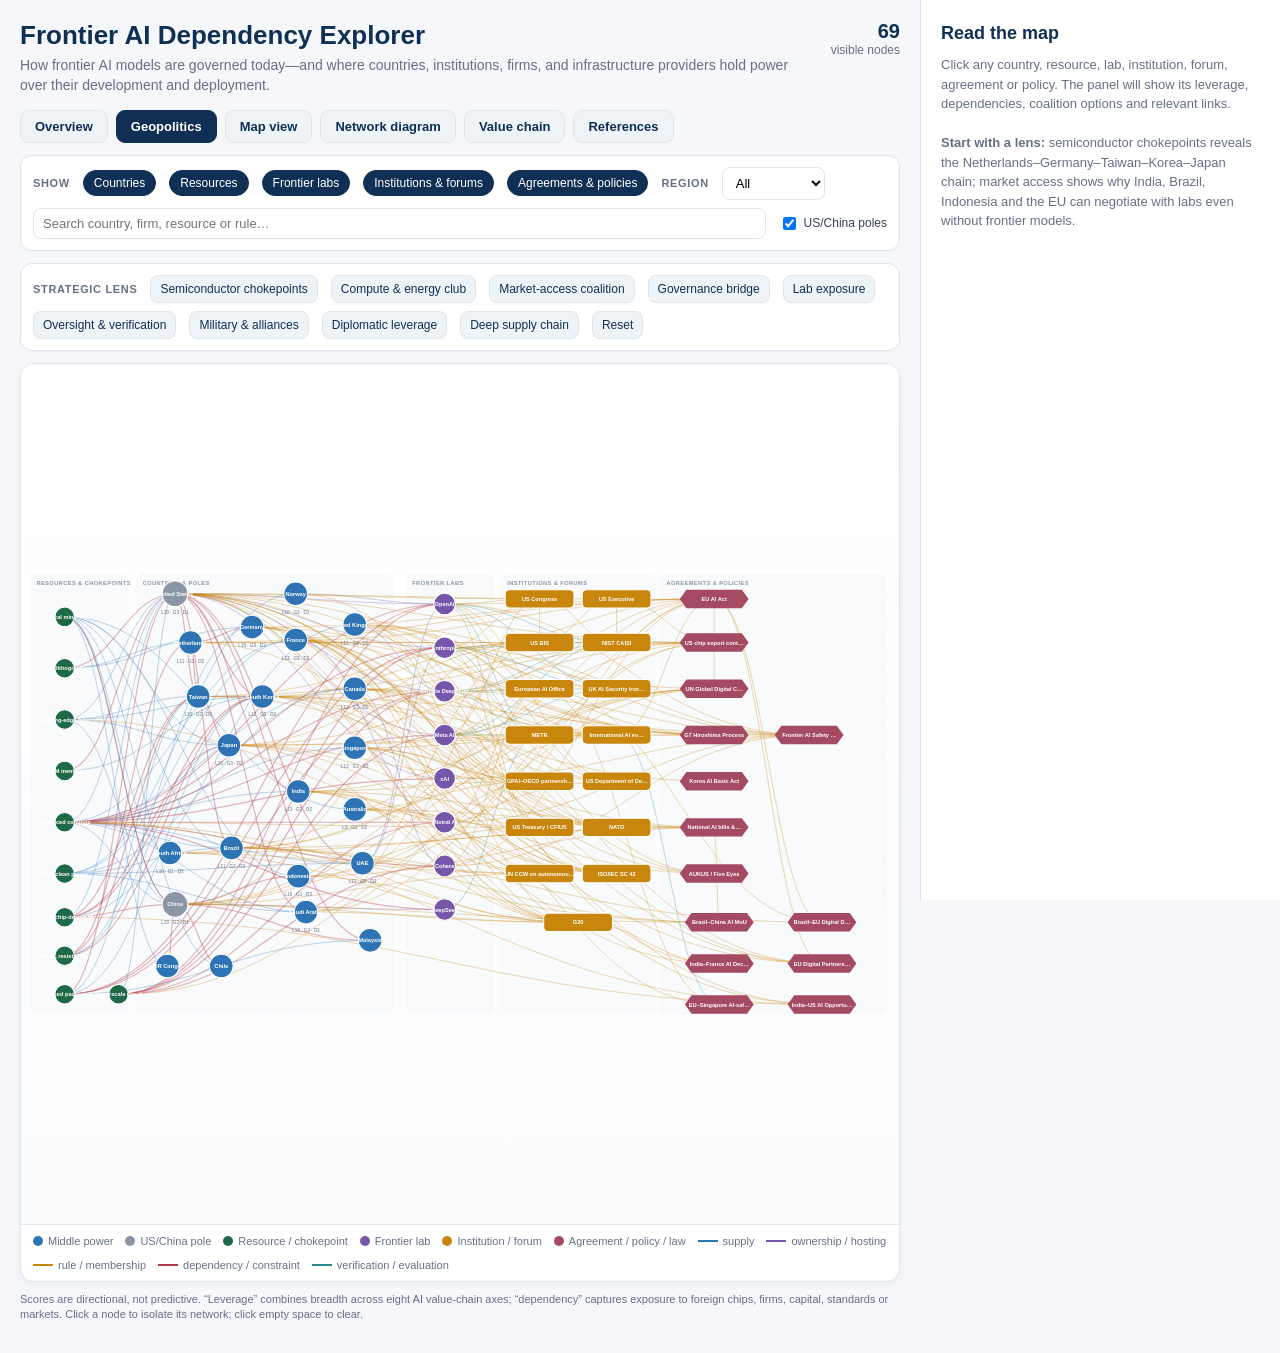
==== commit 8f4bc7c3: "Restore original Frontier AI explorer design" ====
--- a/public/frontier-ai-dependency-explorer/index.html
+++ b/public/frontier-ai-dependency-explorer/index.html
@@ -4,7 +4,6 @@
 <meta charset="utf-8" />
 <meta name="viewport" content="width=device-width, initial-scale=1" />
 <title>Frontier AI Dependency Explorer</title>
-<link rel="stylesheet" href="brand.css" />
 <style>
 :root{--navy:#102f55;--blue:#2e74b5;--teal:#2e8b8b;--green:#1e6a48;--amber:#c8860d;--red:#b23a48;--purple:#7656a8;--ink:#17202a;--muted:#667085;--line:#dfe5ec;--bg:#f5f7fa;--panel:#fff}
 *{box-sizing:border-box} body{margin:0;font-family:Inter,-apple-system,BlinkMacSystemFont,"Segoe UI",Roboto,Helvetica,Arial,sans-serif;background:var(--bg);color:var(--ink)}
@@ -28,76 +27,8 @@
 
 .overview-grid{display:grid;grid-template-columns:1.15fr .85fr;gap:14px;margin:10px 0 0}.overview-card{background:#fff;border:1px solid var(--line);border-radius:14px;padding:16px 18px;box-shadow:0 2px 8px rgba(16,47,85,.05)}.overview-card h3{margin:0 0 6px;color:var(--navy);font-size:15px}.overview-card p{margin:0;color:var(--muted);font-size:12px;line-height:1.5}.overview-kpis{display:grid;grid-template-columns:repeat(4,1fr);gap:10px;margin:10px 0 14px}.overview-kpi{background:#fff;border:1px solid var(--line);border-radius:11px;padding:11px}.overview-kpi b{display:block;color:var(--navy);font-size:20px}.overview-kpi span{font-size:10px;color:var(--muted);text-transform:uppercase;letter-spacing:.05em}.overview-svg{display:block;width:100%;height:720px;background:linear-gradient(180deg,#fff,#fbfcfe)}.ov-band{fill:#f8fafc;stroke:#dfe5ec}.ov-band-title{font-size:11px;font-weight:850;letter-spacing:.08em;fill:#667085}.ov-card{cursor:pointer}.ov-card rect{stroke:#fff;stroke-width:2}.ov-card text{font-size:9px;font-weight:750;fill:#fff;pointer-events:none}.ov-card .ov-sub{font-size:7.5px;font-weight:500;fill:#fff;opacity:.9}.ov-arrow{fill:none;stroke-width:1.7;stroke-opacity:.55;marker-end:url(#ovArrow)}.ov-label{font-size:9px;fill:#667085;font-weight:700}.ov-question{font-size:18px;font-weight:850;fill:#102f55}.ov-answer{font-size:10px;fill:#475467}.ov-power{fill:#fff;stroke:#dfe5ec}.ov-power-title{font-size:10px;font-weight:800;fill:#102f55}.ov-power-copy{font-size:8px;fill:#667085}.overview-note{padding:10px 12px;border-left:4px solid var(--amber);background:#fffaf0;border-radius:7px;font-size:12px;color:#475467;line-height:1.5;margin-top:12px}@media(max-width:980px){.overview-grid{grid-template-columns:1fr}.overview-kpis{grid-template-columns:repeat(2,1fr)}.overview-svg{height:620px}}
 </style>
-<style>
-:root{
-  --navy:var(--ea-ink);--blue:var(--ea-slate);--teal:var(--ea-slate);
-  --green:var(--ea-slate);--amber:var(--ea-gold);--red:var(--ea-clay);
-  --purple:var(--ea-clay);--ink:var(--ea-ink);--muted:var(--ea-gray);
-  --line:var(--ea-line);--bg:var(--ea-paper);--panel:var(--ea-paper)
-}
-body{background:var(--ea-bg);color:var(--ea-text);font-family:var(--ea-font-ui)}
-.ea-header{position:sticky;top:0;z-index:10;border-bottom:var(--ea-border-hair) solid var(--ea-line);background:var(--ea-paper)}
-.ea-header__inner{height:64px;display:flex;align-items:center;justify-content:space-between}
-.ea-wordmark{display:inline-flex;align-items:center;gap:var(--ea-space-3);font-family:var(--ea-font-display);font-weight:var(--ea-weight-heavy);font-size:var(--ea-size-h4);letter-spacing:var(--ea-tracking-head);color:var(--ea-ink);text-decoration:none}
-.ea-wordmark:hover{text-decoration:none}.ea-bar{width:34px;height:8px;background:var(--ea-clay)}
-.ea-nav{display:flex;gap:var(--ea-space-7);font-size:var(--ea-size-ui)}
-.ea-nav a{color:var(--ea-gray);text-decoration:none}.ea-nav a:hover{color:var(--ea-ink)}
-.ea-nav a[aria-current="page"]{color:var(--ea-ink);padding-bottom:var(--ea-space-1);box-shadow:inset 0 -2px 0 var(--ea-clay)}
-.app{grid-template-columns:minmax(0,1fr) 340px;min-height:auto;max-width:var(--ea-container);margin:0 auto;border-left:var(--ea-border-hair) solid var(--ea-line);border-right:var(--ea-border-hair) solid var(--ea-line)}
-.main{padding:var(--ea-space-8)}
-.side{background:var(--ea-paper-2);border-left:var(--ea-border-hair) solid var(--ea-line);padding:var(--ea-space-7);max-height:calc(100vh - 64px);top:64px}
-h1{font-family:var(--ea-font-display);font-size:clamp(40px,7vw,82px);line-height:var(--ea-leading-snug);letter-spacing:var(--ea-tracking-hero);color:var(--ea-ink);max-width:860px}
-.sub{font-family:var(--ea-font-serif);font-size:var(--ea-size-lead);line-height:var(--ea-leading-read);color:var(--ea-ink-2);max-width:var(--ea-measure)}
-.top{padding:var(--ea-space-8) 0 var(--ea-space-7);margin-bottom:0;border-bottom:var(--ea-border-rule) solid var(--ea-ink)}
-.metric{font-size:var(--ea-size-micro);letter-spacing:var(--ea-tracking-label);text-transform:uppercase;color:var(--ea-gray)}
-.metric b{font-family:var(--ea-font-display);font-size:var(--ea-size-h2);color:var(--ea-clay);letter-spacing:var(--ea-tracking-head)}
-.navtabs{gap:var(--ea-space-6);margin:0 0 var(--ea-space-8);padding:var(--ea-space-5) 0 0;border-bottom:var(--ea-border-hair) solid var(--ea-line);overflow:auto}
-.navtab{border:0;border-radius:0;background:transparent;color:var(--ea-gray);padding:0 0 var(--ea-space-3);font-family:var(--ea-font-ui);font-size:var(--ea-size-ui);font-weight:var(--ea-weight-semibold);white-space:nowrap}
-.navtab:hover{color:var(--ea-ink)}.navtab.on{background:transparent;border:0;color:var(--ea-ink);box-shadow:inset 0 -3px 0 var(--ea-clay)}
-.toolbar,.scenario-bar,.mini-toolbar{background:transparent;border:0;border-radius:0;padding:var(--ea-space-4) 0;margin:0;border-bottom:var(--ea-border-hair) solid var(--ea-line);box-shadow:none;gap:var(--ea-space-3)}
-.toolbar{border-top:var(--ea-border-hair) solid var(--ea-line)}
-.label,.type,.section h3,.ref-group h3,.overview-kpi span{font-size:var(--ea-size-micro);letter-spacing:var(--ea-tracking-label);font-weight:var(--ea-weight-semibold);color:var(--ea-gray)}
-.chip,.scenario{border:var(--ea-border-hair) solid var(--ea-line);background:var(--ea-paper);color:var(--ea-ink-2);border-radius:var(--ea-radius-sm);padding:var(--ea-space-2) var(--ea-space-3);font-family:var(--ea-font-ui);font-size:var(--ea-size-small);font-weight:var(--ea-weight-medium);transition:background var(--ea-dur) var(--ea-ease),color var(--ea-dur) var(--ea-ease)}
-.chip:hover,.scenario:hover{background:var(--ea-paper-2)}.chip.on,.scenario.on{background:var(--ea-clay);border-color:var(--ea-clay);color:var(--ea-paper)}
-select,input[type=search]{border:var(--ea-border-hair) solid var(--ea-line);border-radius:var(--ea-radius-sm);padding:var(--ea-space-2) var(--ea-space-3);background:var(--ea-paper);color:var(--ea-ink);font-family:var(--ea-font-ui);font-size:var(--ea-size-small)}
-.canvas-card,.references-card,.overview-card,.overview-kpi,.ref-group,.prov-box{background:transparent;border:0;border-radius:0;box-shadow:none}
-.canvas-card{border-top:var(--ea-border-rule) solid var(--ea-ink);border-bottom:var(--ea-border-hair) solid var(--ea-line)}
-#map,.alt-svg,.overview-svg{background:var(--ea-paper)}
-.legend,.view-legend{padding:var(--ea-space-4) 0;font-size:var(--ea-size-small);color:var(--ea-gray);border-top:var(--ea-border-hair) solid var(--ea-line)}
-.view-head{margin:0 0 var(--ea-space-7);padding-bottom:var(--ea-space-6);border-bottom:var(--ea-border-rule) solid var(--ea-ink)}
-.view-head h2,.references-card h2{font-family:var(--ea-font-display);font-size:clamp(27px,4vw,40px);color:var(--ea-ink)}
-.view-head p,.references-card .intro,.overview-card p{font-family:var(--ea-font-serif);font-size:var(--ea-size-body);line-height:var(--ea-leading-body);color:var(--ea-ink-2)}
-.overview-kpis{gap:0;border-top:var(--ea-border-hair) solid var(--ea-line);border-bottom:var(--ea-border-hair) solid var(--ea-line)}
-.overview-kpi{padding:var(--ea-space-5);border-right:var(--ea-border-hair) solid var(--ea-line)}
-.overview-kpi:last-child{border-right:0}.overview-kpi b{font-family:var(--ea-font-display);font-size:var(--ea-size-h2);color:var(--ea-clay)}
-.overview-grid{gap:var(--ea-space-8)}.overview-card{padding:var(--ea-space-6) 0;border-top:var(--ea-border-accent) solid var(--ea-slate)}
-.overview-card h3{font-family:var(--ea-font-display);font-size:var(--ea-size-h3);color:var(--ea-ink)}
-.overview-note,.method-box{padding:var(--ea-space-5) 0 var(--ea-space-5) var(--ea-space-6);border-left:var(--ea-border-quote) solid var(--ea-clay);background:transparent;border-radius:0;color:var(--ea-ink-2);font-family:var(--ea-font-serif);font-size:var(--ea-size-body);line-height:var(--ea-leading-body)}
-.scoregrid{gap:0;border-top:var(--ea-border-hair) solid var(--ea-line)}.score{border:0;border-bottom:var(--ea-border-hair) solid var(--ea-line);border-radius:0;padding:var(--ea-space-3) 0}.score b{font-family:var(--ea-font-display);color:var(--ea-clay)}
-.body,.empty{font-family:var(--ea-font-serif);font-size:var(--ea-size-body);line-height:var(--ea-leading-body);color:var(--ea-ink-2)}
-.side h2{font-family:var(--ea-font-display);font-size:var(--ea-size-h3);color:var(--ea-ink)}
-.dep{padding:var(--ea-space-3) 0 var(--ea-space-3) var(--ea-space-4);border-left:var(--ea-border-accent) solid var(--ea-slate);background:transparent;border-radius:0;font-size:var(--ea-size-small);line-height:var(--ea-leading-body)}
-.risk{border-left-color:var(--ea-clay)}.opp{border-left-color:var(--ea-slate)}
-.references-card{padding:0}.ref-grid{gap:var(--ea-space-7)}.ref-group{padding:var(--ea-space-5) 0;border-top:var(--ea-border-accent) solid var(--ea-slate)}
-.ref-list li{font-family:var(--ea-font-serif);font-size:var(--ea-size-small);line-height:var(--ea-leading-body);color:var(--ea-ink-2)}.ref-list a,.source a,.srcchips a{color:var(--ea-clay-ink)}
-.conn-table-wrap{border:var(--ea-border-hair) solid var(--ea-line);border-radius:0}.conn-table{font-size:var(--ea-size-small)}.conn-table th{background:var(--ea-ink);color:var(--ea-paper);font-weight:var(--ea-weight-semibold)}.conn-table tr:hover td{background:var(--ea-clay-soft)}
-.tooltip{background:var(--ea-ink);color:var(--ea-paper);border-radius:var(--ea-radius-sm);box-shadow:var(--ea-shadow-md)}
-.ea-footer{background:var(--ea-ink);color:var(--ea-paper);padding:var(--ea-space-10) 0}.ea-footer__inner{display:flex;justify-content:space-between;gap:var(--ea-space-7);align-items:flex-end}.ea-footer .ea-wordmark{color:var(--ea-paper)}.ea-footer .ea-bar{background:var(--ea-gold)}.ea-tagline{font-size:var(--ea-size-micro);letter-spacing:var(--ea-tracking-label);text-transform:uppercase;color:var(--ea-gray);margin:0}
-@media(max-width:980px){.app{border:0}.main{padding:var(--ea-space-6)}.side{top:0}.ea-header__inner{height:auto;min-height:64px;gap:var(--ea-space-4)}.ea-nav{gap:var(--ea-space-4)}.top{padding-top:var(--ea-space-7)}}
-@media(max-width:640px){.ea-header__inner,.ea-footer__inner{align-items:flex-start;flex-direction:column;padding-top:var(--ea-space-4);padding-bottom:var(--ea-space-4)}.main{padding:var(--ea-space-5) var(--ea-gutter-mobile)}.navtabs{gap:var(--ea-space-5)}.overview-kpi{border-right:0;border-bottom:var(--ea-border-hair) solid var(--ea-line)}}
-</style>
 </head>
 <body>
-<header class="ea-header">
-  <div class="ea-container ea-header__inner">
-    <a class="ea-wordmark" href="https://ettorearpini.com/">Ettore Arpini<span class="ea-bar"></span></a>
-    <nav class="ea-nav" aria-label="Main navigation">
-      <a href="https://ettorearpini.com/writing/">Writing</a>
-      <a href="https://ettorearpini.com/projects/" aria-current="page">Projects</a>
-      <a href="https://ettorearpini.com/about/">About</a>
-    </nav>
-  </div>
-</header>
 <div class="app"><main class="main">
 <div class="top"><div><h1>Frontier AI Dependency Explorer</h1><p class="sub">How frontier AI models are governed today—and where countries, institutions, firms, and infrastructure providers hold power over their development and deployment.</p></div><div class="metric"><b id="visibleCount">0</b>visible nodes</div></div>
 <div class="navtabs" role="tablist" aria-label="Resource views">
@@ -231,7 +162,6 @@
 <div class="method-box"><b>Data vintage:</b> principally 2024–July 2026. <b>Independent review:</b> the report was treated as a hypothesis set and checked against OECD supply-chain mapping, official regulatory and alliance documents, institutional sources and recent bottleneck research. The map now distinguishes direct evidence, formal membership, regulatory reach and analytical inference. <b>Correction:</b> the January 2025 US AI Diffusion Rule was rescinded before compliance; the map therefore represents current BIS chip controls and licensing power rather than that superseded tier system.  Announced investments, planned gigawatts, ownership stakes, export-control rules and legislative status can change quickly. The map is designed as a strategic orientation tool rather than a definitive supply-chain model.</div>
 </div></div>
 </main><aside class="side" id="detail"><div class="empty"><h2>Read the map</h2>Click any country, resource, lab, institution, forum, agreement or policy. The panel will show its leverage, dependencies, coalition options and relevant links.<br><br><b>Start with a lens:</b> semiconductor chokepoints reveals the Netherlands–Germany–Taiwan–Korea–Japan chain; market access shows why India, Brazil, Indonesia and the EU can negotiate with labs even without frontier models.</div></aside></div>
-<footer class="ea-footer"><div class="ea-container ea-footer__inner"><a class="ea-wordmark" href="https://ettorearpini.com/">Ettore Arpini<span class="ea-bar"></span></a><p class="ea-tagline">Where transformative AI lands in the real world</p></div></footer>
 <div class="tooltip" id="tip"></div>
 <script>
 const C={country:'#2e74b5',pole:'#8b95a5',resource:'#1e6a48',lab:'#7656a8',institution:'#c8860d',policy:'#a44a62'};
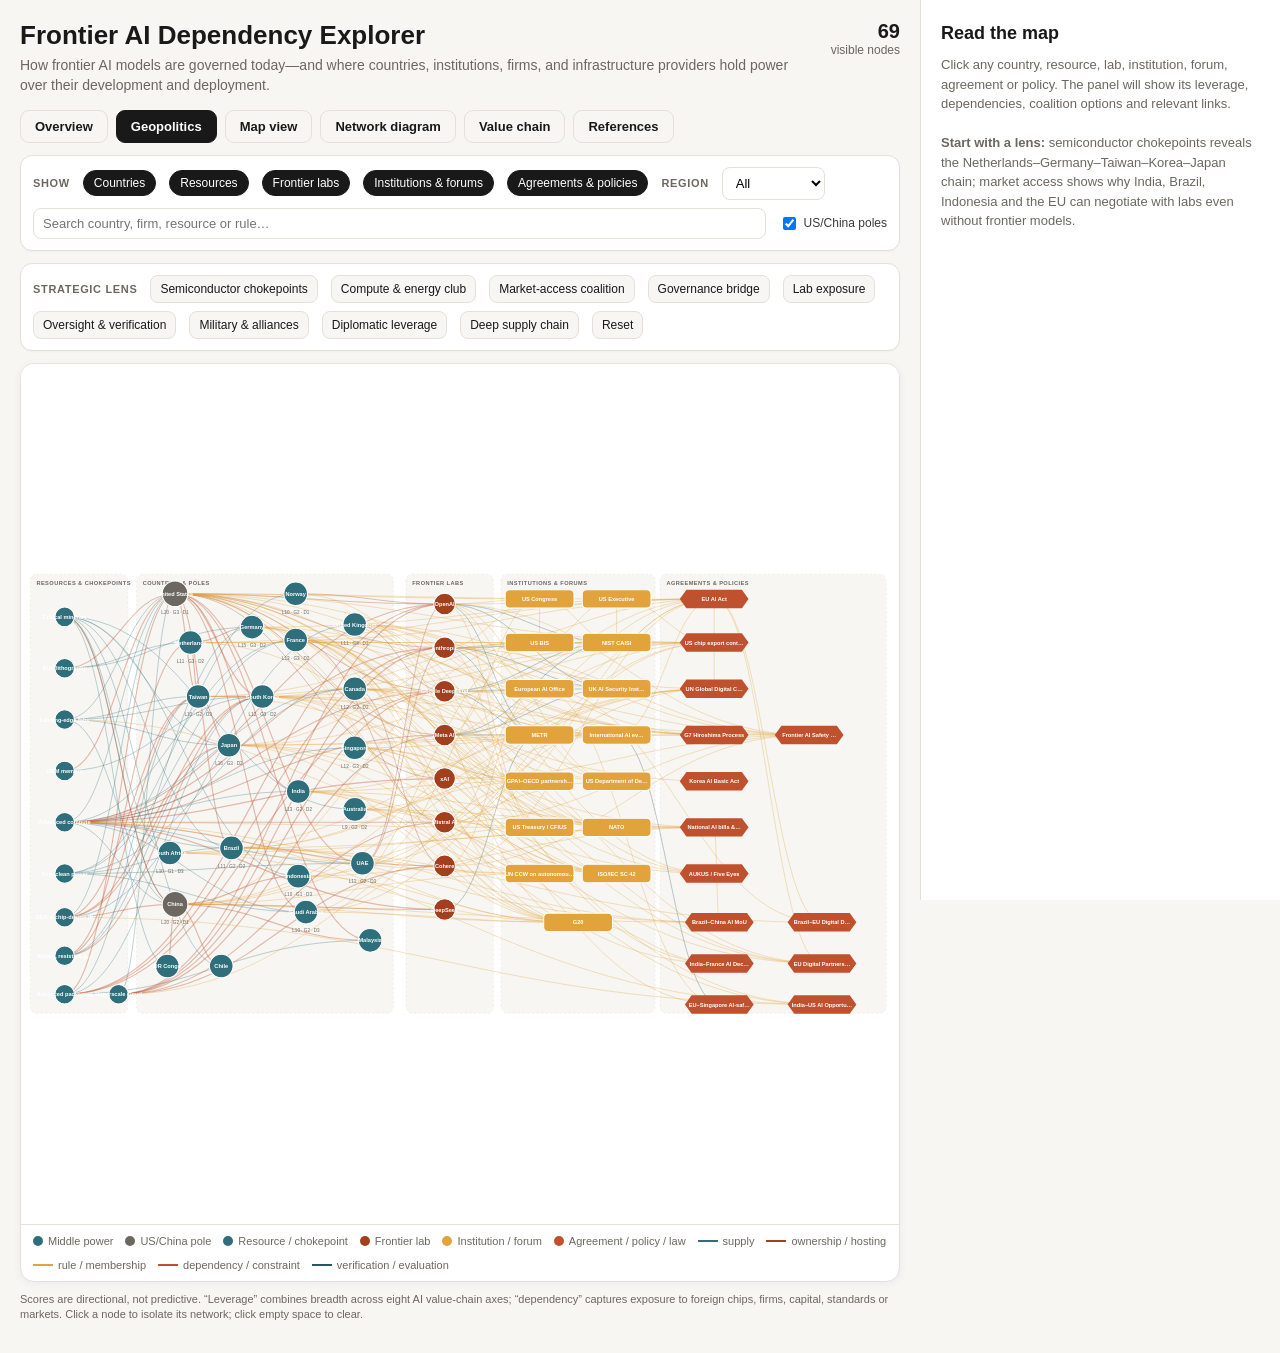
==== commit b89b6238: "Apply style guide colors only to explorer" ====
--- a/public/frontier-ai-dependency-explorer/index.html
+++ b/public/frontier-ai-dependency-explorer/index.html
@@ -5,27 +5,27 @@
 <meta name="viewport" content="width=device-width, initial-scale=1" />
 <title>Frontier AI Dependency Explorer</title>
 <style>
-:root{--navy:#102f55;--blue:#2e74b5;--teal:#2e8b8b;--green:#1e6a48;--amber:#c8860d;--red:#b23a48;--purple:#7656a8;--ink:#17202a;--muted:#667085;--line:#dfe5ec;--bg:#f5f7fa;--panel:#fff}
+:root{--navy:#191919;--blue:#2F6E7B;--teal:#245863;--green:#2F6E7B;--amber:#E2A33C;--red:#C0512E;--purple:#A23F1F;--ink:#191919;--muted:#6c6760;--line:#e4e1db;--bg:#f7f6f3;--panel:#fff}
 *{box-sizing:border-box} body{margin:0;font-family:Inter,-apple-system,BlinkMacSystemFont,"Segoe UI",Roboto,Helvetica,Arial,sans-serif;background:var(--bg);color:var(--ink)}
 .app{display:grid;grid-template-columns:minmax(0,1fr) 360px;min-height:100vh}.main{min-width:0;padding:20px}.side{background:#fff;border-left:1px solid var(--line);padding:20px;overflow:auto;max-height:100vh;position:sticky;top:0}
 h1{font-size:26px;color:var(--navy);margin:0 0 4px}.sub{margin:0;color:var(--muted);font-size:14px;line-height:1.45}.top{display:flex;gap:18px;justify-content:space-between;align-items:flex-start;margin-bottom:14px}.metric{font-size:12px;color:var(--muted);text-align:right;white-space:nowrap}.metric b{display:block;font-size:20px;color:var(--navy)}
 .toolbar,.scenario-bar{background:#fff;border:1px solid var(--line);border-radius:12px;padding:11px 12px;margin:12px 0;display:flex;flex-wrap:wrap;gap:8px 13px;align-items:center;box-shadow:0 1px 2px rgba(16,47,85,.04)}
 .label{font-size:11px;text-transform:uppercase;letter-spacing:.06em;color:var(--muted);font-weight:700}.chip{border:1px solid var(--line);background:#fff;border-radius:999px;padding:5px 10px;font-size:12px;cursor:pointer}.chip.on{background:var(--navy);color:#fff;border-color:var(--navy)}
-select,input[type=search]{border:1px solid var(--line);border-radius:8px;padding:7px 9px;background:#fff;font-size:13px}.grow{flex:1;min-width:150px}.check{font-size:12px;color:#344054;display:flex;gap:5px;align-items:center}.scenario{border:1px solid var(--line);background:#eef3f8;color:var(--navy);border-radius:8px;padding:6px 9px;font-size:12px;cursor:pointer}.scenario.on{background:var(--amber);border-color:var(--amber);color:#fff}
-.canvas-card{background:#fff;border:1px solid var(--line);border-radius:14px;overflow:hidden;box-shadow:0 2px 8px rgba(16,47,85,.05)}#map{display:block;width:100%;height:860px;background:linear-gradient(180deg,#fff 0,#fbfcfe 100%)}
-.edge{fill:none;stroke-opacity:.38}.edge.dim{stroke-opacity:.05}.edge.active{stroke-opacity:.9;stroke-width:3.2}.node{cursor:pointer}.node circle,.node rect{stroke:#fff;stroke-width:2}.node.dim{opacity:.14}.node.active circle,.node.active rect{stroke:var(--amber);stroke-width:4}.node text{font-size:11px;pointer-events:none}.node .small{font-size:9px;fill:#667085}.cluster-label{font-size:11px;font-weight:800;letter-spacing:.08em;text-transform:uppercase;fill:#8a96a6}.zone{fill:#f8fafc;stroke:#e8edf3;stroke-dasharray:4 5}.legend{display:flex;gap:12px;flex-wrap:wrap;padding:10px 12px;font-size:11px;color:var(--muted);border-top:1px solid var(--line)}.dot{display:inline-block;width:10px;height:10px;border-radius:50%;margin-right:5px;vertical-align:-1px}.line{display:inline-block;width:20px;height:0;border-top:2px solid;margin-right:5px;vertical-align:3px}
-.side h2{font-size:18px;color:var(--navy);margin:0 0 8px}.type{font-size:11px;font-weight:800;text-transform:uppercase;letter-spacing:.07em;color:var(--teal)}.scoregrid{display:grid;grid-template-columns:repeat(2,1fr);gap:7px;margin:13px 0}.score{border:1px solid var(--line);border-radius:9px;padding:8px}.score b{font-size:18px;color:var(--navy);display:block}.score span{font-size:10px;color:var(--muted);text-transform:uppercase}.body{font-size:13px;line-height:1.5;color:#344054}.section{border-top:1px solid var(--line);padding-top:12px;margin-top:12px}.section h3{font-size:12px;color:var(--navy);text-transform:uppercase;letter-spacing:.06em;margin:0 0 7px}.dep{padding:8px 9px;border-left:3px solid var(--blue);background:#f8fafc;border-radius:5px;margin:6px 0;font-size:12px;line-height:1.35}.risk{border-left-color:var(--red)}.opp{border-left-color:var(--green)}.source a{color:var(--blue);text-decoration:none}.source a:hover{text-decoration:underline}.empty{color:var(--muted);font-size:13px;line-height:1.5}.footnote{font-size:11px;color:var(--muted);margin-top:10px;line-height:1.4}
-.tooltip{position:fixed;pointer-events:none;z-index:20;background:#152238;color:#fff;border-radius:7px;padding:7px 9px;font-size:11px;max-width:260px;opacity:0;transition:opacity .08s;box-shadow:0 4px 15px rgba(0,0,0,.2)}
-
-.navtabs{display:flex;gap:8px;margin:4px 0 12px}.navtab{border:1px solid var(--line);background:#eef3f8;color:var(--navy);border-radius:9px;padding:8px 14px;font-size:13px;font-weight:700;cursor:pointer}.navtab.on{background:var(--navy);border-color:var(--navy);color:#fff}.view.hide{display:none}.references-card{background:#fff;border:1px solid var(--line);border-radius:14px;padding:20px 22px;box-shadow:0 2px 8px rgba(16,47,85,.05)}.references-card h2{margin:0 0 5px;color:var(--navy);font-size:21px}.references-card .intro{margin:0 0 18px;color:var(--muted);font-size:13px;line-height:1.5}.ref-grid{display:grid;grid-template-columns:repeat(2,minmax(0,1fr));gap:14px}.ref-group{border:1px solid var(--line);border-radius:11px;padding:14px}.ref-group h3{margin:0 0 9px;color:var(--navy);font-size:13px;text-transform:uppercase;letter-spacing:.05em}.ref-list{margin:0;padding-left:19px}.ref-list li{margin:0 0 9px;font-size:12px;line-height:1.42;color:#344054}.ref-list a{color:var(--blue);text-decoration:none;font-weight:650}.ref-list a:hover{text-decoration:underline}.ref-meta{display:block;color:var(--muted);font-size:11px;margin-top:2px}.method-box{margin-top:14px;padding:13px 15px;border-left:4px solid var(--amber);background:#fffaf0;border-radius:7px;font-size:12px;line-height:1.5;color:#475467}
-.prov-box{margin:0 0 16px;padding:14px 16px;border:1px solid var(--line);background:#f8fafc;border-radius:10px;font-size:12px;line-height:1.5;color:#344054}.prov-box b{color:var(--navy)}
-.conn-tools{display:flex;gap:8px;flex-wrap:wrap;align-items:center;margin:14px 0 9px}.conn-tools input,.conn-tools select{font-size:12px}.conn-table-wrap{overflow:auto;max-height:560px;border:1px solid var(--line);border-radius:10px}.conn-table{width:100%;border-collapse:collapse;font-size:11px}.conn-table th{position:sticky;top:0;background:var(--navy);color:#fff;text-align:left;padding:8px;z-index:1}.conn-table td{padding:8px;border-bottom:1px solid var(--line);vertical-align:top;line-height:1.35}.conn-table tr:hover td{background:#f8fafc}.badge{display:inline-block;border-radius:999px;padding:2px 7px;font-size:10px;font-weight:750;white-space:nowrap}.b-direct{background:#e7f6ed;color:#17613d}.b-inference{background:#fff2d8;color:#8a5700}.b-membership{background:#e8f0fb;color:#245d96}.b-regulatory{background:#f5eafb;color:#68428b}.srcchips a{display:inline-block;margin:0 4px 3px 0;padding:2px 6px;border:1px solid #cfd8e3;border-radius:5px;color:var(--blue);text-decoration:none;background:#fff;font-weight:650}.srcchips a:hover{text-decoration:underline}.edge-note{font-size:11px;color:var(--muted);margin-top:3px}
+select,input[type=search]{border:1px solid var(--line);border-radius:8px;padding:7px 9px;background:#fff;font-size:13px}.grow{flex:1;min-width:150px}.check{font-size:12px;color:#3a3a38;display:flex;gap:5px;align-items:center}.scenario{border:1px solid var(--line);background:#f7f6f3;color:var(--navy);border-radius:8px;padding:6px 9px;font-size:12px;cursor:pointer}.scenario.on{background:var(--amber);border-color:var(--amber);color:#fff}
+.canvas-card{background:#fff;border:1px solid var(--line);border-radius:14px;overflow:hidden;box-shadow:0 2px 8px rgba(16,47,85,.05)}#map{display:block;width:100%;height:860px;background:linear-gradient(180deg,#fff 0,#ffffff 100%)}
+.edge{fill:none;stroke-opacity:.38}.edge.dim{stroke-opacity:.05}.edge.active{stroke-opacity:.9;stroke-width:3.2}.node{cursor:pointer}.node circle,.node rect{stroke:#fff;stroke-width:2}.node.dim{opacity:.14}.node.active circle,.node.active rect{stroke:var(--amber);stroke-width:4}.node text{font-size:11px;pointer-events:none}.node .small{font-size:9px;fill:#6c6760}.cluster-label{font-size:11px;font-weight:800;letter-spacing:.08em;text-transform:uppercase;fill:#6c6760}.zone{fill:#f7f6f3;stroke:#e4e1db;stroke-dasharray:4 5}.legend{display:flex;gap:12px;flex-wrap:wrap;padding:10px 12px;font-size:11px;color:var(--muted);border-top:1px solid var(--line)}.dot{display:inline-block;width:10px;height:10px;border-radius:50%;margin-right:5px;vertical-align:-1px}.line{display:inline-block;width:20px;height:0;border-top:2px solid;margin-right:5px;vertical-align:3px}
+.side h2{font-size:18px;color:var(--navy);margin:0 0 8px}.type{font-size:11px;font-weight:800;text-transform:uppercase;letter-spacing:.07em;color:var(--teal)}.scoregrid{display:grid;grid-template-columns:repeat(2,1fr);gap:7px;margin:13px 0}.score{border:1px solid var(--line);border-radius:9px;padding:8px}.score b{font-size:18px;color:var(--navy);display:block}.score span{font-size:10px;color:var(--muted);text-transform:uppercase}.body{font-size:13px;line-height:1.5;color:#3a3a38}.section{border-top:1px solid var(--line);padding-top:12px;margin-top:12px}.section h3{font-size:12px;color:var(--navy);text-transform:uppercase;letter-spacing:.06em;margin:0 0 7px}.dep{padding:8px 9px;border-left:3px solid var(--blue);background:#f7f6f3;border-radius:5px;margin:6px 0;font-size:12px;line-height:1.35}.risk{border-left-color:var(--red)}.opp{border-left-color:var(--green)}.source a{color:var(--blue);text-decoration:none}.source a:hover{text-decoration:underline}.empty{color:var(--muted);font-size:13px;line-height:1.5}.footnote{font-size:11px;color:var(--muted);margin-top:10px;line-height:1.4}
+.tooltip{position:fixed;pointer-events:none;z-index:20;background:#191919;color:#fff;border-radius:7px;padding:7px 9px;font-size:11px;max-width:260px;opacity:0;transition:opacity .08s;box-shadow:0 4px 15px rgba(0,0,0,.2)}
+
+.navtabs{display:flex;gap:8px;margin:4px 0 12px}.navtab{border:1px solid var(--line);background:#f7f6f3;color:var(--navy);border-radius:9px;padding:8px 14px;font-size:13px;font-weight:700;cursor:pointer}.navtab.on{background:var(--navy);border-color:var(--navy);color:#fff}.view.hide{display:none}.references-card{background:#fff;border:1px solid var(--line);border-radius:14px;padding:20px 22px;box-shadow:0 2px 8px rgba(16,47,85,.05)}.references-card h2{margin:0 0 5px;color:var(--navy);font-size:21px}.references-card .intro{margin:0 0 18px;color:var(--muted);font-size:13px;line-height:1.5}.ref-grid{display:grid;grid-template-columns:repeat(2,minmax(0,1fr));gap:14px}.ref-group{border:1px solid var(--line);border-radius:11px;padding:14px}.ref-group h3{margin:0 0 9px;color:var(--navy);font-size:13px;text-transform:uppercase;letter-spacing:.05em}.ref-list{margin:0;padding-left:19px}.ref-list li{margin:0 0 9px;font-size:12px;line-height:1.42;color:#3a3a38}.ref-list a{color:var(--blue);text-decoration:none;font-weight:650}.ref-list a:hover{text-decoration:underline}.ref-meta{display:block;color:var(--muted);font-size:11px;margin-top:2px}.method-box{margin-top:14px;padding:13px 15px;border-left:4px solid var(--amber);background:rgba(226,163,60,.12);border-radius:7px;font-size:12px;line-height:1.5;color:#6c6760}
+.prov-box{margin:0 0 16px;padding:14px 16px;border:1px solid var(--line);background:#f7f6f3;border-radius:10px;font-size:12px;line-height:1.5;color:#3a3a38}.prov-box b{color:var(--navy)}
+.conn-tools{display:flex;gap:8px;flex-wrap:wrap;align-items:center;margin:14px 0 9px}.conn-tools input,.conn-tools select{font-size:12px}.conn-table-wrap{overflow:auto;max-height:560px;border:1px solid var(--line);border-radius:10px}.conn-table{width:100%;border-collapse:collapse;font-size:11px}.conn-table th{position:sticky;top:0;background:var(--navy);color:#fff;text-align:left;padding:8px;z-index:1}.conn-table td{padding:8px;border-bottom:1px solid var(--line);vertical-align:top;line-height:1.35}.conn-table tr:hover td{background:#f7f6f3}.badge{display:inline-block;border-radius:999px;padding:2px 7px;font-size:10px;font-weight:750;white-space:nowrap}.b-direct{background:rgba(47,110,123,.10);color:#245863}.b-inference{background:rgba(226,163,60,.12);color:#9a6c14}.b-membership{background:rgba(47,110,123,.10);color:#245863}.b-regulatory{background:rgba(192,81,46,.10);color:#A23F1F}.srcchips a{display:inline-block;margin:0 4px 3px 0;padding:2px 6px;border:1px solid #e4e1db;border-radius:5px;color:var(--blue);text-decoration:none;background:#fff;font-weight:650}.srcchips a:hover{text-decoration:underline}.edge-note{font-size:11px;color:var(--muted);margin-top:3px}
 @media(max-width:980px){.ref-grid{grid-template-columns:1fr}.app{grid-template-columns:1fr}.side{position:relative;max-height:none;border-left:0;border-top:1px solid var(--line)}#map{height:680px}.metric{display:none}}
 
-.view-head{display:flex;justify-content:space-between;gap:18px;align-items:flex-start;margin:0 0 10px}.view-head h2{margin:0 0 4px;color:var(--navy);font-size:20px}.view-head p{margin:0;color:var(--muted);font-size:13px;line-height:1.45;max-width:860px}.view-note{font-size:11px;color:var(--muted);white-space:nowrap}.alt-svg{display:block;width:100%;height:760px;background:linear-gradient(180deg,#fff,#fbfcfe)}.mini-toolbar{background:#fff;border:1px solid var(--line);border-radius:11px;padding:9px 11px;margin:10px 0;display:flex;flex-wrap:wrap;gap:8px 12px;align-items:center}.world-land{fill:#edf2f7;stroke:#d7e0ea;stroke-width:1}.geo-line{fill:none;stroke-opacity:.5}.geo-node{cursor:pointer}.geo-node circle{stroke:#fff;stroke-width:2}.geo-node text{font-size:10px;fill:#243b53;font-weight:750;pointer-events:none;paint-order:stroke;stroke:#fff;stroke-width:3px;stroke-linejoin:round}.geo-node .value{font-size:8px;fill:#667085;stroke-width:2.5px}.geo-line{filter:drop-shadow(0 1px 0 rgba(255,255,255,.9))}.map-ocean-label{font-size:9px;fill:#a6b1bf;font-style:italic;letter-spacing:.06em}.network-label{font-size:10px;font-weight:750;fill:#243b53;pointer-events:none;paint-order:stroke;stroke:#fff;stroke-width:3px}.network-metric-panel{fill:#f8fafc;stroke:#dfe5ec}.network-panel-title{font-size:13px;font-weight:800;fill:#102f55}.network-panel-text{font-size:10px;fill:#475467}.network-rank-bar{fill:#dce7f2}.network-rank-fill{fill:#2e74b5}.metric-pill{fill:#fff;stroke:#dfe5ec}.metric-pill-label{font-size:8px;fill:#667085;text-transform:uppercase}.metric-pill-value{font-size:15px;font-weight:800;fill:#102f55}.geo-node.active circle{stroke:var(--amber);stroke-width:4}.network-edge{fill:none;stroke-opacity:.28}.network-node{cursor:pointer}.network-node circle,.network-node rect,.network-node polygon{stroke:#fff;stroke-width:2}.network-node text{font-size:9px;font-weight:700;fill:#fff;pointer-events:none}.chain-stage{fill:#f8fafc;stroke:#dfe5ec}.chain-title{font-size:12px;font-weight:800;fill:var(--navy)}.chain-sub{font-size:8.5px;fill:var(--muted)}.chain-band-title{font-size:10px;font-weight:850;letter-spacing:.08em;fill:#6b7788}.chain-card{cursor:pointer}.chain-card rect{stroke:#fff;stroke-width:2}.chain-card text{font-size:8.6px;font-weight:700;fill:#fff;pointer-events:none}.chain-country rect{stroke:#fff;stroke-width:2}.chain-country text{font-size:8.5px;font-weight:750;fill:#fff;pointer-events:none}.chain-country .stage-tag{font-size:7.5px;fill:#667085;stroke:none}.chain-control rect{stroke:#fff;stroke-width:2}.chain-control text{font-size:8px;font-weight:720;fill:#fff;pointer-events:none}.chain-control-line{fill:none;stroke-width:1.45;stroke-opacity:.7}.chain-value-line{fill:none;stroke:#2e74b5;stroke-width:1.25;stroke-opacity:.52}.chain-arrow{stroke:#9aa7b6;stroke-width:2;fill:none;marker-end:url(#arrow)}.chain-dependency{stroke:var(--red);stroke-width:1.5;stroke-dasharray:4 3;fill:none}.view-legend{display:flex;gap:12px;flex-wrap:wrap;padding:9px 12px;border-top:1px solid var(--line);font-size:11px;color:var(--muted)}
+.view-head{display:flex;justify-content:space-between;gap:18px;align-items:flex-start;margin:0 0 10px}.view-head h2{margin:0 0 4px;color:var(--navy);font-size:20px}.view-head p{margin:0;color:var(--muted);font-size:13px;line-height:1.45;max-width:860px}.view-note{font-size:11px;color:var(--muted);white-space:nowrap}.alt-svg{display:block;width:100%;height:760px;background:linear-gradient(180deg,#fff,#ffffff)}.mini-toolbar{background:#fff;border:1px solid var(--line);border-radius:11px;padding:9px 11px;margin:10px 0;display:flex;flex-wrap:wrap;gap:8px 12px;align-items:center}.world-land{fill:#f7f6f3;stroke:#e4e1db;stroke-width:1}.geo-line{fill:none;stroke-opacity:.5}.geo-node{cursor:pointer}.geo-node circle{stroke:#fff;stroke-width:2}.geo-node text{font-size:10px;fill:#3a3a38;font-weight:750;pointer-events:none;paint-order:stroke;stroke:#fff;stroke-width:3px;stroke-linejoin:round}.geo-node .value{font-size:8px;fill:#6c6760;stroke-width:2.5px}.geo-line{filter:drop-shadow(0 1px 0 rgba(255,255,255,.9))}.map-ocean-label{font-size:9px;fill:#6c6760;font-style:italic;letter-spacing:.06em}.network-label{font-size:10px;font-weight:750;fill:#3a3a38;pointer-events:none;paint-order:stroke;stroke:#fff;stroke-width:3px}.network-metric-panel{fill:#f7f6f3;stroke:#e4e1db}.network-panel-title{font-size:13px;font-weight:800;fill:#191919}.network-panel-text{font-size:10px;fill:#6c6760}.network-rank-bar{fill:rgba(47,110,123,.10)}.network-rank-fill{fill:#2F6E7B}.metric-pill{fill:#fff;stroke:#e4e1db}.metric-pill-label{font-size:8px;fill:#6c6760;text-transform:uppercase}.metric-pill-value{font-size:15px;font-weight:800;fill:#191919}.geo-node.active circle{stroke:var(--amber);stroke-width:4}.network-edge{fill:none;stroke-opacity:.28}.network-node{cursor:pointer}.network-node circle,.network-node rect,.network-node polygon{stroke:#fff;stroke-width:2}.network-node text{font-size:9px;font-weight:700;fill:#fff;pointer-events:none}.chain-stage{fill:#f7f6f3;stroke:#e4e1db}.chain-title{font-size:12px;font-weight:800;fill:var(--navy)}.chain-sub{font-size:8.5px;fill:var(--muted)}.chain-band-title{font-size:10px;font-weight:850;letter-spacing:.08em;fill:#6c6760}.chain-card{cursor:pointer}.chain-card rect{stroke:#fff;stroke-width:2}.chain-card text{font-size:8.6px;font-weight:700;fill:#fff;pointer-events:none}.chain-country rect{stroke:#fff;stroke-width:2}.chain-country text{font-size:8.5px;font-weight:750;fill:#fff;pointer-events:none}.chain-country .stage-tag{font-size:7.5px;fill:#6c6760;stroke:none}.chain-control rect{stroke:#fff;stroke-width:2}.chain-control text{font-size:8px;font-weight:720;fill:#fff;pointer-events:none}.chain-control-line{fill:none;stroke-width:1.45;stroke-opacity:.7}.chain-value-line{fill:none;stroke:#2F6E7B;stroke-width:1.25;stroke-opacity:.52}.chain-arrow{stroke:#6c6760;stroke-width:2;fill:none;marker-end:url(#arrow)}.chain-dependency{stroke:var(--red);stroke-width:1.5;stroke-dasharray:4 3;fill:none}.view-legend{display:flex;gap:12px;flex-wrap:wrap;padding:9px 12px;border-top:1px solid var(--line);font-size:11px;color:var(--muted)}
 @media(max-width:980px){.alt-svg{height:620px}.view-note{display:none}.navtabs{overflow:auto;white-space:nowrap}}
 
-.overview-grid{display:grid;grid-template-columns:1.15fr .85fr;gap:14px;margin:10px 0 0}.overview-card{background:#fff;border:1px solid var(--line);border-radius:14px;padding:16px 18px;box-shadow:0 2px 8px rgba(16,47,85,.05)}.overview-card h3{margin:0 0 6px;color:var(--navy);font-size:15px}.overview-card p{margin:0;color:var(--muted);font-size:12px;line-height:1.5}.overview-kpis{display:grid;grid-template-columns:repeat(4,1fr);gap:10px;margin:10px 0 14px}.overview-kpi{background:#fff;border:1px solid var(--line);border-radius:11px;padding:11px}.overview-kpi b{display:block;color:var(--navy);font-size:20px}.overview-kpi span{font-size:10px;color:var(--muted);text-transform:uppercase;letter-spacing:.05em}.overview-svg{display:block;width:100%;height:720px;background:linear-gradient(180deg,#fff,#fbfcfe)}.ov-band{fill:#f8fafc;stroke:#dfe5ec}.ov-band-title{font-size:11px;font-weight:850;letter-spacing:.08em;fill:#667085}.ov-card{cursor:pointer}.ov-card rect{stroke:#fff;stroke-width:2}.ov-card text{font-size:9px;font-weight:750;fill:#fff;pointer-events:none}.ov-card .ov-sub{font-size:7.5px;font-weight:500;fill:#fff;opacity:.9}.ov-arrow{fill:none;stroke-width:1.7;stroke-opacity:.55;marker-end:url(#ovArrow)}.ov-label{font-size:9px;fill:#667085;font-weight:700}.ov-question{font-size:18px;font-weight:850;fill:#102f55}.ov-answer{font-size:10px;fill:#475467}.ov-power{fill:#fff;stroke:#dfe5ec}.ov-power-title{font-size:10px;font-weight:800;fill:#102f55}.ov-power-copy{font-size:8px;fill:#667085}.overview-note{padding:10px 12px;border-left:4px solid var(--amber);background:#fffaf0;border-radius:7px;font-size:12px;color:#475467;line-height:1.5;margin-top:12px}@media(max-width:980px){.overview-grid{grid-template-columns:1fr}.overview-kpis{grid-template-columns:repeat(2,1fr)}.overview-svg{height:620px}}
+.overview-grid{display:grid;grid-template-columns:1.15fr .85fr;gap:14px;margin:10px 0 0}.overview-card{background:#fff;border:1px solid var(--line);border-radius:14px;padding:16px 18px;box-shadow:0 2px 8px rgba(16,47,85,.05)}.overview-card h3{margin:0 0 6px;color:var(--navy);font-size:15px}.overview-card p{margin:0;color:var(--muted);font-size:12px;line-height:1.5}.overview-kpis{display:grid;grid-template-columns:repeat(4,1fr);gap:10px;margin:10px 0 14px}.overview-kpi{background:#fff;border:1px solid var(--line);border-radius:11px;padding:11px}.overview-kpi b{display:block;color:var(--navy);font-size:20px}.overview-kpi span{font-size:10px;color:var(--muted);text-transform:uppercase;letter-spacing:.05em}.overview-svg{display:block;width:100%;height:720px;background:linear-gradient(180deg,#fff,#ffffff)}.ov-band{fill:#f7f6f3;stroke:#e4e1db}.ov-band-title{font-size:11px;font-weight:850;letter-spacing:.08em;fill:#6c6760}.ov-card{cursor:pointer}.ov-card rect{stroke:#fff;stroke-width:2}.ov-card text{font-size:9px;font-weight:750;fill:#fff;pointer-events:none}.ov-card .ov-sub{font-size:7.5px;font-weight:500;fill:#fff;opacity:.9}.ov-arrow{fill:none;stroke-width:1.7;stroke-opacity:.55;marker-end:url(#ovArrow)}.ov-label{font-size:9px;fill:#6c6760;font-weight:700}.ov-question{font-size:18px;font-weight:850;fill:#191919}.ov-answer{font-size:10px;fill:#6c6760}.ov-power{fill:#fff;stroke:#e4e1db}.ov-power-title{font-size:10px;font-weight:800;fill:#191919}.ov-power-copy{font-size:8px;fill:#6c6760}.overview-note{padding:10px 12px;border-left:4px solid var(--amber);background:rgba(226,163,60,.12);border-radius:7px;font-size:12px;color:#6c6760;line-height:1.5;margin-top:12px}@media(max-width:980px){.overview-grid{grid-template-columns:1fr}.overview-kpis{grid-template-columns:repeat(2,1fr)}.overview-svg{height:620px}}
 </style>
 </head>
 <body>
@@ -58,8 +58,8 @@
 <div class="scenario-bar"><span class="label">Strategic lens</span><button class="scenario" data-scenario="chips">Semiconductor chokepoints</button><button class="scenario" data-scenario="compute">Compute & energy club</button><button class="scenario" data-scenario="markets">Market-access coalition</button><button class="scenario" data-scenario="governance">Governance bridge</button><button class="scenario" data-scenario="labs">Lab exposure</button><button class="scenario" data-scenario="oversight">Oversight & verification</button><button class="scenario" data-scenario="military">Military & alliances</button><button class="scenario" data-scenario="diplomacy">Diplomatic leverage</button><button class="scenario" data-scenario="deepchain">Deep supply chain</button><button class="scenario" data-scenario="reset">Reset</button></div>
 <div class="canvas-card"><svg id="map" viewBox="0 0 1710 900" role="img" aria-label="Interactive network map"></svg>
 <div class="legend">
-<span><i class="dot" style="background:#2e74b5"></i>Middle power</span><span><i class="dot" style="background:#8b95a5"></i>US/China pole</span><span><i class="dot" style="background:#1e6a48"></i>Resource / chokepoint</span><span><i class="dot" style="background:#7656a8"></i>Frontier lab</span><span><i class="dot" style="background:#c8860d"></i>Institution / forum</span><span><i class="dot" style="background:#a44a62"></i>Agreement / policy / law</span>
-<span><i class="line" style="border-color:#2e74b5"></i>supply</span><span><i class="line" style="border-color:#7656a8"></i>ownership / hosting</span><span><i class="line" style="border-color:#c8860d"></i>rule / membership</span><span><i class="line" style="border-color:#b23a48"></i>dependency / constraint</span><span><i class="line" style="border-color:#2e8b8b"></i>verification / evaluation</span>
+<span><i class="dot" style="background:#2F6E7B"></i>Middle power</span><span><i class="dot" style="background:#6c6760"></i>US/China pole</span><span><i class="dot" style="background:#2F6E7B"></i>Resource / chokepoint</span><span><i class="dot" style="background:#A23F1F"></i>Frontier lab</span><span><i class="dot" style="background:#E2A33C"></i>Institution / forum</span><span><i class="dot" style="background:#C0512E"></i>Agreement / policy / law</span>
+<span><i class="line" style="border-color:#2F6E7B"></i>supply</span><span><i class="line" style="border-color:#A23F1F"></i>ownership / hosting</span><span><i class="line" style="border-color:#E2A33C"></i>rule / membership</span><span><i class="line" style="border-color:#C0512E"></i>dependency / constraint</span><span><i class="line" style="border-color:#245863"></i>verification / evaluation</span>
 </div></div>
 <p class="footnote">Scores are directional, not predictive. “Leverage” combines breadth across eight AI value-chain axes; “dependency” captures exposure to foreign chips, firms, capital, standards or markets. Click a node to isolate its network; click empty space to clear.</p>
 </div>
@@ -67,18 +67,18 @@
 <div class="view hide" id="worldview">
 <div class="view-head"><div><h2>Geographic distribution of leverage</h2><p>A true geographic projection of the countries in the dataset. Circle area reflects the selected power metric; color reflects coalition role. Curved lines show documented bilateral agreements, strategic dependencies, and supply relationships.</p></div><div class="view-note">Robinson projection · country positions are geographic</div></div>
 <div class="mini-toolbar"><span class="label">Size nodes by</span><select id="geoMetric"><option value="leverage">Leverage breadth</option><option value="dependency">External dependency</option><option value="governance">Governance maturity</option><option value="connections">Network degree</option></select><span class="label">Lines</span><button class="chip geo-filter on" data-geo="policy">AI agreements</button><button class="chip geo-filter on" data-geo="dependency">Strategic dependencies</button><button class="chip geo-filter" data-geo="supply">Supply links</button><label class="check"><input id="geoPoles" type="checkbox" checked> US/China poles</label></div>
-<div class="canvas-card"><svg id="worldmap" class="alt-svg" viewBox="0 0 1200 680" role="img" aria-label="Geographic map of AI leverage"></svg><div class="view-legend"><span><i class="dot" style="background:#1e6a48"></i>Anchor</span><span><i class="dot" style="background:#2e74b5"></i>Bridge</span><span><i class="dot" style="background:#c8860d"></i>Engage</span><span><i class="dot" style="background:#b23a48"></i>Counterpart</span><span><i class="dot" style="background:#8b95a5"></i>System pole</span></div></div>
+<div class="canvas-card"><svg id="worldmap" class="alt-svg" viewBox="0 0 1200 680" role="img" aria-label="Geographic map of AI leverage"></svg><div class="view-legend"><span><i class="dot" style="background:#2F6E7B"></i>Anchor</span><span><i class="dot" style="background:#2F6E7B"></i>Bridge</span><span><i class="dot" style="background:#E2A33C"></i>Engage</span><span><i class="dot" style="background:#C0512E"></i>Counterpart</span><span><i class="dot" style="background:#6c6760"></i>System pole</span></div></div>
 </div>
 <div class="view hide" id="networkview">
 <div class="view-head"><div><h2>Actor and dependency network</h2><p>A topology-first view. Countries sit in the center; resources, labs, institutions, and agreements form surrounding rings. Use the filters to isolate the actor system and click any node to inspect its evidence.</p></div><div class="view-note">Position shows relationship structure, not geography</div></div>
 <div class="mini-toolbar"><span class="label">Density</span><select id="networkDensity"><option value="core">Core network</option><option value="all">All documented nodes</option></select><span class="label">Node size</span><select id="networkMetric"><option value="pagerank">PageRank</option><option value="betweenness">Betweenness centrality</option><option value="degree">Degree centrality</option><option value="weightedDegree">Weighted degree</option></select><span class="label">Emphasis</span><select id="networkEmphasis"><option value="all">All relationships</option><option value="dependency">Dependencies</option><option value="rule">Rules & membership</option><option value="verification">Verification</option><option value="supply">Supply</option></select></div>
 <div class="overview-card" id="networkMetricExplainer" style="margin:10px 0 14px"><h3>PageRank: influence through influential connections</h3><p>A higher score means the actor is connected to other actors that are themselves central. It highlights system-level influence, not simply the number of direct links.</p></div>
-<div class="canvas-card"><svg id="networkmap" class="alt-svg" viewBox="0 0 1200 720" role="img" aria-label="AI actor network diagram"></svg><div class="view-legend"><span><i class="dot" style="background:#2e74b5"></i>Country</span><span><i class="dot" style="background:#1e6a48"></i>Resource</span><span><i class="dot" style="background:#7656a8"></i>Lab</span><span><i class="dot" style="background:#c8860d"></i>Institution</span><span><i class="dot" style="background:#a44a62"></i>Agreement / policy</span></div></div>
+<div class="canvas-card"><svg id="networkmap" class="alt-svg" viewBox="0 0 1200 720" role="img" aria-label="AI actor network diagram"></svg><div class="view-legend"><span><i class="dot" style="background:#2F6E7B"></i>Country</span><span><i class="dot" style="background:#2F6E7B"></i>Resource</span><span><i class="dot" style="background:#A23F1F"></i>Lab</span><span><i class="dot" style="background:#E2A33C"></i>Institution</span><span><i class="dot" style="background:#C0512E"></i>Agreement / policy</span></div></div>
 </div>
 <div class="view hide" id="chainview">
 <div class="view-head"><div><h2>AI value chain and control points</h2><p>Read this view vertically. Countries sit in the middle, aligned to the stages where they add value. The resources and capabilities they contribute run left-to-right underneath. Governance, security and verification bodies sit above and connect to the specific stages they regulate, procure, secure or test.</p></div><div class="view-note">Click any card for evidence and dependencies</div></div>
 <div class="mini-toolbar"><span class="label">Layers</span><button class="chip chain-filter on" data-chain="actors">Countries & labs</button><button class="chip chain-filter on" data-chain="governance">Governance, security & verification</button><button class="chip chain-filter on" data-chain="dependencies">Cross-stage dependencies</button></div>
-<div class="canvas-card"><svg id="chainmap" class="alt-svg" viewBox="0 0 1500 720" role="img" aria-label="AI value chain view"></svg><div class="view-legend"><span><i class="dot" style="background:#2e74b5"></i>Country / pole</span><span><i class="dot" style="background:#7656a8"></i>Frontier lab</span><span><i class="dot" style="background:#c8860d"></i>Institution</span><span><i class="dot" style="background:#a44a62"></i>Agreement / policy</span><span><i class="line" style="border-color:#b23a48"></i>critical dependency</span></div></div>
+<div class="canvas-card"><svg id="chainmap" class="alt-svg" viewBox="0 0 1500 720" role="img" aria-label="AI value chain view"></svg><div class="view-legend"><span><i class="dot" style="background:#2F6E7B"></i>Country / pole</span><span><i class="dot" style="background:#A23F1F"></i>Frontier lab</span><span><i class="dot" style="background:#E2A33C"></i>Institution</span><span><i class="dot" style="background:#C0512E"></i>Agreement / policy</span><span><i class="line" style="border-color:#C0512E"></i>critical dependency</span></div></div>
 </div>
 <div class="view hide" id="refsview">
 <div class="references-card">
@@ -164,7 +164,7 @@
 </main><aside class="side" id="detail"><div class="empty"><h2>Read the map</h2>Click any country, resource, lab, institution, forum, agreement or policy. The panel will show its leverage, dependencies, coalition options and relevant links.<br><br><b>Start with a lens:</b> semiconductor chokepoints reveals the Netherlands–Germany–Taiwan–Korea–Japan chain; market access shows why India, Brazil, Indonesia and the EU can negotiate with labs even without frontier models.</div></aside></div>
 <div class="tooltip" id="tip"></div>
 <script>
-const C={country:'#2e74b5',pole:'#8b95a5',resource:'#1e6a48',lab:'#7656a8',institution:'#c8860d',policy:'#a44a62'};
+const C={country:'#2F6E7B',pole:'#6c6760',resource:'#2F6E7B',lab:'#A23F1F',institution:'#E2A33C',policy:'#C0512E'};
 const nodes=[
 // resources
 {id:'minerals',label:'Critical minerals',kind:'resource',x:85,y:105,summary:'Rare earths, gallium, lithium, nickel and specialty metals that feed the semiconductor and energy stack.'},
@@ -434,7 +434,7 @@
 };
 EVIDENCE.forEach(e=>{const o=RESEARCH_OVERRIDES[`${e.a}|${e.b}|${e.type}`];if(o){e.meaning=o[0];e.basis=o[1];e.sources=o[2];}});
 
-const edgeColor={supply:'#2e74b5',ownership:'#7656a8',rule:'#c8860d',dependency:'#b23a48',verification:'#2e8b8b'};
+const edgeColor={supply:'#2F6E7B',ownership:'#A23F1F',rule:'#E2A33C',dependency:'#C0512E',verification:'#245863'};
 const svg=document.getElementById('map'), detail=document.getElementById('detail'), tip=document.getElementById('tip');
 let active=null, scenario=null, kinds=new Set(['country','pole','resource','lab','institution','policy']), region='All', query='';
 const regions=[...new Set(nodes.filter(n=>n.region).map(n=>n.region))].sort(); regions.forEach(r=>{const o=document.createElement('option');o.textContent=r;document.getElementById('region').appendChild(o)});
@@ -458,7 +458,7 @@
 // --- Alternative views ----------------------------------------------------
 const WORLD_BG="[data-uri]";
 const LATLON={US:[38,-98],CA:[56,-106],BR:[-14,-52],CL:[-30,-71],UK:[54,-2],FR:[46,2],DE:[51,10],NL:[52.2,5.3],NO:[61,8],ZA:[-30,24],DRC:[-3,23],SA:[24,45],AE:[24,54],IL:[31.5,35],IN:[22,79],CN:[35,103],JP:[36,138],KR:[36,128],TW:[23.7,121],SG:[1.35,103.8],MY:[4,102],ID:[-2,118],AU:[-25,134]};
-const tierGeo={Anchor:'#1e6a48',Bridge:'#2e74b5',Engage:'#c8860d',Counterpart:'#b23a48'};
+const tierGeo={Anchor:'#2F6E7B',Bridge:'#2F6E7B',Engage:'#E2A33C',Counterpart:'#C0512E'};
 let geoTypes=new Set(['policy','dependency']);
 function robinApprox(lat,lon){
  // Calibrated Robinson-like projection aligned to the embedded map image.
@@ -535,7 +535,7 @@
 function svgText(NS,svg,x,y,text,cls,anchor='start'){const t=document.createElementNS(NS,'text');t.setAttribute('x',x);t.setAttribute('y',y);if(cls)t.setAttribute('class',cls);t.setAttribute('text-anchor',anchor);t.textContent=text;svg.appendChild(t);return t}
 function drawChain(){
  const svg=document.getElementById('chainmap');if(!svg)return;svg.innerHTML='';const NS='http://www.w3.org/2000/svg';
- const defs=document.createElementNS(NS,'defs');defs.innerHTML='<marker id="arrow" viewBox="0 0 10 10" refX="9" refY="5" markerWidth="6" markerHeight="6" orient="auto-start-reverse"><path d="M 0 0 L 10 5 L 0 10 z" fill="#9aa7b6"/></marker><marker id="controlArrow" viewBox="0 0 10 10" refX="9" refY="5" markerWidth="5" markerHeight="5" orient="auto-start-reverse"><path d="M 0 0 L 10 5 L 0 10 z" fill="#c8860d"/></marker>';svg.appendChild(defs);
+ const defs=document.createElementNS(NS,'defs');defs.innerHTML='<marker id="arrow" viewBox="0 0 10 10" refX="9" refY="5" markerWidth="6" markerHeight="6" orient="auto-start-reverse"><path d="M 0 0 L 10 5 L 0 10 z" fill="#6c6760"/></marker><marker id="controlArrow" viewBox="0 0 10 10" refX="9" refY="5" markerWidth="5" markerHeight="5" orient="auto-start-reverse"><path d="M 0 0 L 10 5 L 0 10 z" fill="#E2A33C"/></marker>';svg.appendChild(defs);
  const W=270,gap=18,start=30,stageY=545,stageH=145,countryY0=275,countryY1=500,controlY0=42,controlY1=225;const positions={},stageCenters={};
  // band guides
  svgText(NS,svg,30,28,'GOVERNANCE · SECURITY · VERIFICATION','chain-band-title');
@@ -543,7 +543,7 @@
  svgText(NS,svg,30,532,'RESOURCES AND ADDED VALUE — FOLLOW THE CHAIN LEFT TO RIGHT','chain-band-title');
  // stage boxes and resource/value cards along the bottom row
  VALUE_STAGES.forEach((stage,si)=>{const x=start+si*(W+gap),cx=x+W/2;stageCenters[stage.id]={x:cx,y:stageY};const box=document.createElementNS(NS,'rect');box.setAttribute('class','chain-stage');box.setAttribute('x',x);box.setAttribute('y',stageY);box.setAttribute('width',W);box.setAttribute('height',stageH);box.setAttribute('rx',12);svg.appendChild(box);svgText(NS,svg,x+12,stageY+22,stage.title,'chain-title');svgText(NS,svg,x+12,stageY+39,stage.sub,'chain-sub');
-  const resources=stage.resources.map(id=>nodes.find(n=>n.id===id)).filter(Boolean);resources.forEach((n,i)=>{const rw=Math.min(112,(W-24)/Math.max(1,resources.length)-6),rx=x+12+i*((W-24)/resources.length)+((W-24)/resources.length-rw)/2,ry=stageY+62;positions[n.id]=[rx+rw/2,ry+22];const g=document.createElementNS(NS,'g');g.setAttribute('class','chain-card');const r=document.createElementNS(NS,'rect');r.setAttribute('x',rx);r.setAttribute('y',ry);r.setAttribute('width',rw);r.setAttribute('height',44);r.setAttribute('rx',8);r.setAttribute('fill',C[n.kind]);g.appendChild(r);const tx=svgText(NS,g,rx+rw/2,ry+20,n.label.length>18?n.label.slice(0,17)+'…':n.label,null,'middle');tx.setAttribute('fill','#fff');tx.setAttribute('font-size','8.5');tx.setAttribute('font-weight','750');const sub=svgText(NS,g,rx+rw/2,ry+34,'added value',null,'middle');sub.setAttribute('fill','#dfe9f5');sub.setAttribute('font-size','7.2');g.onclick=()=>{active=n.id;renderDetail(n)};g.onmousemove=e=>showTip(e,n);g.onmouseleave=hideTip;svg.appendChild(g)});
+  const resources=stage.resources.map(id=>nodes.find(n=>n.id===id)).filter(Boolean);resources.forEach((n,i)=>{const rw=Math.min(112,(W-24)/Math.max(1,resources.length)-6),rx=x+12+i*((W-24)/resources.length)+((W-24)/resources.length-rw)/2,ry=stageY+62;positions[n.id]=[rx+rw/2,ry+22];const g=document.createElementNS(NS,'g');g.setAttribute('class','chain-card');const r=document.createElementNS(NS,'rect');r.setAttribute('x',rx);r.setAttribute('y',ry);r.setAttribute('width',rw);r.setAttribute('height',44);r.setAttribute('rx',8);r.setAttribute('fill',C[n.kind]);g.appendChild(r);const tx=svgText(NS,g,rx+rw/2,ry+20,n.label.length>18?n.label.slice(0,17)+'…':n.label,null,'middle');tx.setAttribute('fill','#fff');tx.setAttribute('font-size','8.5');tx.setAttribute('font-weight','750');const sub=svgText(NS,g,rx+rw/2,ry+34,'added value',null,'middle');sub.setAttribute('fill','rgba(47,110,123,.10)');sub.setAttribute('font-size','7.2');g.onclick=()=>{active=n.id;renderDetail(n)};g.onmousemove=e=>showTip(e,n);g.onmouseleave=hideTip;svg.appendChild(g)});
   if(si<VALUE_STAGES.length-1){const a=document.createElementNS(NS,'path');a.setAttribute('class','chain-arrow');a.setAttribute('d',`M${x+W},${stageY+stageH/2} L${x+W+gap-3},${stageY+stageH/2}`);svg.appendChild(a)}
  });
  // countries in middle: one card per country per stage, making contribution explicit
@@ -551,7 +551,7 @@
    // vertical contribution line to stage/value row
    const l=document.createElementNS(NS,'path');l.setAttribute('class','chain-value-line');l.setAttribute('d',`M${cx},${cy+14} C${cx},${cy+36} ${stageCenters[stage.id].x},${stageY-20} ${stageCenters[stage.id].x},${stageY}`);svg.insertBefore(l,svg.firstChild.nextSibling)});});
  // governance/security/verification controls above, with scoped lines to stages
- if(chainLayers.has('governance')){const controls=CONTROL_SCOPE.map(c=>({...c,node:nodes.find(n=>n.id===c.id)})).filter(c=>c.node);const cols=8,cellW=180;controls.forEach((c,i)=>{const row=Math.floor(i/cols),col=i%cols,cx=30+cellW/2+col*cellW,cy=controlY0+28+row*78;positions[c.id]=[cx,cy];const g=document.createElementNS(NS,'g');g.setAttribute('class','chain-control');const r=document.createElementNS(NS,'rect');r.setAttribute('x',cx-78);r.setAttribute('y',cy-19);r.setAttribute('width',156);r.setAttribute('height',38);r.setAttribute('rx',9);r.setAttribute('fill',C[c.node.kind]);g.appendChild(r);const tx=svgText(NS,g,cx,cy-2,c.node.label.length>22?c.node.label.slice(0,21)+'…':c.node.label,null,'middle');tx.setAttribute('fill','#fff');tx.setAttribute('font-size','8.2');tx.setAttribute('font-weight','760');const st=svgText(NS,g,cx,cy+11,c.role,null,'middle');st.setAttribute('fill','#fff3d6');st.setAttribute('font-size','7.2');g.onclick=()=>{active=c.node.id;renderDetail(c.node)};g.onmousemove=e=>showTip(e,{...c.node,summary:`Scope: ${c.role}. Covers ${c.stages.map(s=>VALUE_STAGES.find(v=>v.id===s)?.title.replace(/^\d+ · /,'')).join(', ')}. ${c.node.summary||''}`});g.onmouseleave=hideTip;svg.appendChild(g);
+ if(chainLayers.has('governance')){const controls=CONTROL_SCOPE.map(c=>({...c,node:nodes.find(n=>n.id===c.id)})).filter(c=>c.node);const cols=8,cellW=180;controls.forEach((c,i)=>{const row=Math.floor(i/cols),col=i%cols,cx=30+cellW/2+col*cellW,cy=controlY0+28+row*78;positions[c.id]=[cx,cy];const g=document.createElementNS(NS,'g');g.setAttribute('class','chain-control');const r=document.createElementNS(NS,'rect');r.setAttribute('x',cx-78);r.setAttribute('y',cy-19);r.setAttribute('width',156);r.setAttribute('height',38);r.setAttribute('rx',9);r.setAttribute('fill',C[c.node.kind]);g.appendChild(r);const tx=svgText(NS,g,cx,cy-2,c.node.label.length>22?c.node.label.slice(0,21)+'…':c.node.label,null,'middle');tx.setAttribute('fill','#fff');tx.setAttribute('font-size','8.2');tx.setAttribute('font-weight','760');const st=svgText(NS,g,cx,cy+11,c.role,null,'middle');st.setAttribute('fill','rgba(226,163,60,.12)');st.setAttribute('font-size','7.2');g.onclick=()=>{active=c.node.id;renderDetail(c.node)};g.onmousemove=e=>showTip(e,{...c.node,summary:`Scope: ${c.role}. Covers ${c.stages.map(s=>VALUE_STAGES.find(v=>v.id===s)?.title.replace(/^\d+ · /,'')).join(', ')}. ${c.node.summary||''}`});g.onmouseleave=hideTip;svg.appendChild(g);
    c.stages.forEach((sid,k)=>{const target=stageCenters[sid];if(!target)return;const p=document.createElementNS(NS,'path');p.setAttribute('class','chain-control-line');p.setAttribute('stroke',c.node.kind==='policy'?C.policy:C.institution);p.setAttribute('marker-end','url(#controlArrow)');p.setAttribute('d',`M${cx},${cy+19} C${cx},${controlY1+30+k*3} ${target.x},${countryY0-25-k*2} ${target.x},${countryY0-5}`);svg.insertBefore(p,svg.firstChild.nextSibling)});});}
  // selected cross-stage dependency lines among visible resource/lab nodes
  if(chainLayers.has('dependencies')) edges.filter(e=>e[2]==='dependency').forEach(([a,b])=>{const A=positions[a]||Object.entries(positions).find(([k])=>k.startsWith(a+'@'))?.[1],B=positions[b]||Object.entries(positions).find(([k])=>k.startsWith(b+'@'))?.[1];if(!A||!B)return;const [x1,y1]=A,[x2,y2]=B;if(Math.abs(x2-x1)<80)return;const p=document.createElementNS(NS,'path');p.setAttribute('class','chain-dependency');p.setAttribute('d',`M${x1},${y1} C${(x1+x2)/2},${Math.min(y1,y2)-35} ${(x1+x2)/2},${Math.min(y1,y2)-35} ${x2},${y2}`);svg.appendChild(p)});
@@ -561,7 +561,7 @@
 document.querySelectorAll('.chain-filter').forEach(b=>b.onclick=()=>{const k=b.dataset.chain;chainLayers.has(k)?chainLayers.delete(k):chainLayers.add(k);b.classList.toggle('on');drawChain()});
 function drawOverview(){
  const svg=document.getElementById('overviewmap');if(!svg)return;svg.innerHTML='';const NS='http://www.w3.org/2000/svg';
- const defs=document.createElementNS(NS,'defs');defs.innerHTML='<marker id="ovArrow" markerWidth="8" markerHeight="8" refX="7" refY="3.5" orient="auto"><polygon points="0 0, 8 3.5, 0 7" fill="#7b8794"/></marker>';svg.appendChild(defs);
+ const defs=document.createElementNS(NS,'defs');defs.innerHTML='<marker id="ovArrow" markerWidth="8" markerHeight="8" refX="7" refY="3.5" orient="auto"><polygon points="0 0, 8 3.5, 0 7" fill="#6c6760"/></marker>';svg.appendChild(defs);
  const band=(x,y,w,h,title)=>{let r=document.createElementNS(NS,'rect');r.setAttribute('class','ov-band');r.setAttribute('x',x);r.setAttribute('y',y);r.setAttribute('width',w);r.setAttribute('height',h);r.setAttribute('rx',14);svg.appendChild(r);let t=document.createElementNS(NS,'text');t.setAttribute('class','ov-band-title');t.setAttribute('x',x+14);t.setAttribute('y',y+21);t.textContent=title;svg.appendChild(t)};
  band(250,30,900,175,'GOVERNANCE, SECURITY & VERIFICATION — WHO CAN SET OR ENFORCE CONDITIONS?');
  band(250,255,900,175,'FRONTIER MODEL DEVELOPERS — THE CONCENTRATED CENTER');
@@ -570,33 +570,33 @@
  let qa=document.createElementNS(NS,'text');qa.setAttribute('class','ov-answer');qa.setAttribute('x',25);q.setAttribute('y',72);qa.setAttribute('y',95);qa.textContent='Law · executive power · procurement';svg.appendChild(qa);let qa2=document.createElementNS(NS,'text');qa2.setAttribute('class','ov-answer');qa2.setAttribute('x',25);qa2.setAttribute('y',110);qa2.textContent='verification · standards · diplomacy';svg.appendChild(qa2);
  let q2=document.createElementNS(NS,'text');q2.setAttribute('class','ov-question');q2.setAttribute('x',25);q2.setAttribute('y',535);q2.textContent='B. Who holds power?';svg.appendChild(q2);['Control a chokepoint','Control market access','Control capital or compute','Can verify or deny legitimacy'].forEach((v,i)=>{let t=document.createElementNS(NS,'text');t.setAttribute('class','ov-answer');t.setAttribute('x',25);t.setAttribute('y',565+i*17);t.textContent='• '+v;svg.appendChild(t)});
  const cards=[
-  {id:'congress',x:285,y:75,w:150,h:50,c:'#c8860d',t:'Legislatures',s:'law · funding · oversight'},
-  {id:'whitehouse',x:455,y:75,w:150,h:50,c:'#c8860d',t:'Executives & agencies',s:'orders · licensing · procurement'},
-  {id:'euact',x:625,y:75,w:150,h:50,c:'#a44a62',t:'Binding regulation',s:'EU AI Act · national laws'},
-  {id:'metr',x:795,y:75,w:150,h:50,c:'#2e8b8b',t:'Verification',s:'METR · AISIs · audits'},
-  {id:'g20',x:965,y:75,w:150,h:50,c:'#c8860d',t:'Diplomacy & standards',s:'G20 · G7 · OECD · ISO'},
-  {id:'export',x:370,y:142,w:170,h:42,c:'#a44a62',t:'Security controls',s:'chips · investment · defense'},
-  {id:'dod',x:560,y:142,w:170,h:42,c:'#c8860d',t:'Military procurement',s:'contracts · access · standards'},
-  {id:'aisi',x:750,y:142,w:170,h:42,c:'#c8860d',t:'Evaluation networks',s:'shared tests · evidence'},
-  {id:'openai',x:300,y:305,w:150,h:58,c:'#7656a8',t:'OpenAI',s:'United States'},
-  {id:'anthropic',x:470,y:305,w:150,h:58,c:'#7656a8',t:'Anthropic',s:'United States'},
-  {id:'deepmind',x:640,y:305,w:150,h:58,c:'#7656a8',t:'Google DeepMind',s:'US / UK'},
-  {id:'meta',x:810,y:305,w:150,h:58,c:'#7656a8',t:'Meta AI / xAI',s:'United States'},
-  {id:'deepseek',x:980,y:305,w:150,h:58,c:'#7656a8',t:'DeepSeek',s:'China'},
-  {id:'minerals',x:280,y:535,w:125,h:55,c:'#1e6a48',t:'Materials',s:'CN · AU · BR · ZA'},
-  {id:'euv',x:420,y:535,w:125,h:55,c:'#1e6a48',t:'Equipment & IP',s:'NL · DE · US · JP'},
-  {id:'fab',x:560,y:535,w:125,h:55,c:'#1e6a48',t:'Fabs & memory',s:'TW · KR · JP · US'},
-  {id:'compute',x:700,y:535,w:125,h:55,c:'#1e6a48',t:'Compute & cloud',s:'US · Gulf · CA · EU'},
-  {id:'energy',x:840,y:535,w:125,h:55,c:'#1e6a48',t:'Energy & land',s:'FR · NO · BR · Gulf'},
-  {id:'IN',x:980,y:535,w:125,h:55,c:'#2e74b5',t:'Markets & talent',s:'IN · BR · ID · EU'},
-  {id:'treasury',x:380,y:615,w:160,h:48,c:'#2e74b5',t:'Capital & ownership',s:'US · Gulf · Norway'},
-  {id:'nato',x:560,y:615,w:160,h:48,c:'#2e74b5',t:'Security alliances',s:'NATO · AUKUS · Five Eyes'},
-  {id:'BR',x:740,y:615,w:160,h:48,c:'#2e74b5',t:'Diplomatic legitimacy',s:'G20 · Global South · UN'},
-  {id:'CA',x:920,y:615,w:160,h:48,c:'#2e74b5',t:'Research ecosystems',s:'CA · UK · FR · IL'}
+  {id:'congress',x:285,y:75,w:150,h:50,c:'#E2A33C',t:'Legislatures',s:'law · funding · oversight'},
+  {id:'whitehouse',x:455,y:75,w:150,h:50,c:'#E2A33C',t:'Executives & agencies',s:'orders · licensing · procurement'},
+  {id:'euact',x:625,y:75,w:150,h:50,c:'#C0512E',t:'Binding regulation',s:'EU AI Act · national laws'},
+  {id:'metr',x:795,y:75,w:150,h:50,c:'#245863',t:'Verification',s:'METR · AISIs · audits'},
+  {id:'g20',x:965,y:75,w:150,h:50,c:'#E2A33C',t:'Diplomacy & standards',s:'G20 · G7 · OECD · ISO'},
+  {id:'export',x:370,y:142,w:170,h:42,c:'#C0512E',t:'Security controls',s:'chips · investment · defense'},
+  {id:'dod',x:560,y:142,w:170,h:42,c:'#E2A33C',t:'Military procurement',s:'contracts · access · standards'},
+  {id:'aisi',x:750,y:142,w:170,h:42,c:'#E2A33C',t:'Evaluation networks',s:'shared tests · evidence'},
+  {id:'openai',x:300,y:305,w:150,h:58,c:'#A23F1F',t:'OpenAI',s:'United States'},
+  {id:'anthropic',x:470,y:305,w:150,h:58,c:'#A23F1F',t:'Anthropic',s:'United States'},
+  {id:'deepmind',x:640,y:305,w:150,h:58,c:'#A23F1F',t:'Google DeepMind',s:'US / UK'},
+  {id:'meta',x:810,y:305,w:150,h:58,c:'#A23F1F',t:'Meta AI / xAI',s:'United States'},
+  {id:'deepseek',x:980,y:305,w:150,h:58,c:'#A23F1F',t:'DeepSeek',s:'China'},
+  {id:'minerals',x:280,y:535,w:125,h:55,c:'#2F6E7B',t:'Materials',s:'CN · AU · BR · ZA'},
+  {id:'euv',x:420,y:535,w:125,h:55,c:'#2F6E7B',t:'Equipment & IP',s:'NL · DE · US · JP'},
+  {id:'fab',x:560,y:535,w:125,h:55,c:'#2F6E7B',t:'Fabs & memory',s:'TW · KR · JP · US'},
+  {id:'compute',x:700,y:535,w:125,h:55,c:'#2F6E7B',t:'Compute & cloud',s:'US · Gulf · CA · EU'},
+  {id:'energy',x:840,y:535,w:125,h:55,c:'#2F6E7B',t:'Energy & land',s:'FR · NO · BR · Gulf'},
+  {id:'IN',x:980,y:535,w:125,h:55,c:'#2F6E7B',t:'Markets & talent',s:'IN · BR · ID · EU'},
+  {id:'treasury',x:380,y:615,w:160,h:48,c:'#2F6E7B',t:'Capital & ownership',s:'US · Gulf · Norway'},
+  {id:'nato',x:560,y:615,w:160,h:48,c:'#2F6E7B',t:'Security alliances',s:'NATO · AUKUS · Five Eyes'},
+  {id:'BR',x:740,y:615,w:160,h:48,c:'#2F6E7B',t:'Diplomatic legitimacy',s:'G20 · Global South · UN'},
+  {id:'CA',x:920,y:615,w:160,h:48,c:'#2F6E7B',t:'Research ecosystems',s:'CA · UK · FR · IL'}
  ];
  const addCard=o=>{let g=document.createElementNS(NS,'g');g.setAttribute('class','ov-card');let r=document.createElementNS(NS,'rect');r.setAttribute('x',o.x);r.setAttribute('y',o.y);r.setAttribute('width',o.w);r.setAttribute('height',o.h);r.setAttribute('rx',9);r.setAttribute('fill',o.c);g.appendChild(r);let t=document.createElementNS(NS,'text');t.setAttribute('x',o.x+o.w/2);t.setAttribute('y',o.y+o.h/2-2);t.setAttribute('text-anchor','middle');t.textContent=o.t;g.appendChild(t);let st=document.createElementNS(NS,'text');st.setAttribute('class','ov-sub');st.setAttribute('x',o.x+o.w/2);st.setAttribute('y',o.y+o.h/2+13);st.setAttribute('text-anchor','middle');st.textContent=o.s;g.appendChild(st);const n=nodes.find(n=>n.id===o.id);if(n){g.addEventListener('click',()=>{active=n.id;renderDetail(n)});g.addEventListener('mousemove',e=>showTip(e,n));g.addEventListener('mouseleave',hideTip)}svg.appendChild(g)};cards.forEach(addCard);
  const arrows=[[[510,205],[510,255],'rules'],[[700,205],[700,255],'tests'],[[890,205],[890,255],'access'],[[340,480],[340,430],'inputs'],[[505,480],[505,430],'tools'],[[645,480],[645,430],'chips'],[[765,480],[765,430],'compute'],[[900,480],[900,430],'power'],[[1040,480],[1040,430],'markets']];
- arrows.forEach(a=>{let p=document.createElementNS(NS,'path');p.setAttribute('class','ov-arrow');p.setAttribute('stroke',a[0][1]<a[1][1]?'#c8860d':'#2e74b5');p.setAttribute('d',`M${a[0][0]},${a[0][1]} L${a[1][0]},${a[1][1]}`);svg.appendChild(p);let t=document.createElementNS(NS,'text');t.setAttribute('class','ov-label');t.setAttribute('x',a[0][0]+6);t.setAttribute('y',(a[0][1]+a[1][1])/2);t.textContent=a[2];svg.appendChild(t)});
+ arrows.forEach(a=>{let p=document.createElementNS(NS,'path');p.setAttribute('class','ov-arrow');p.setAttribute('stroke',a[0][1]<a[1][1]?'#E2A33C':'#2F6E7B');p.setAttribute('d',`M${a[0][0]},${a[0][1]} L${a[1][0]},${a[1][1]}`);svg.appendChild(p);let t=document.createElementNS(NS,'text');t.setAttribute('class','ov-label');t.setAttribute('x',a[0][0]+6);t.setAttribute('y',(a[0][1]+a[1][1])/2);t.textContent=a[2];svg.appendChild(t)});
  document.getElementById('visibleCount').textContent=nodes.length;
 }
 function renderView(id){if(id==='overviewview')drawOverview();else if(id==='mapview')draw();else if(id==='worldview')drawWorld();else if(id==='networkview')drawNetwork();else if(id==='chainview')drawChain();else renderConnections()}
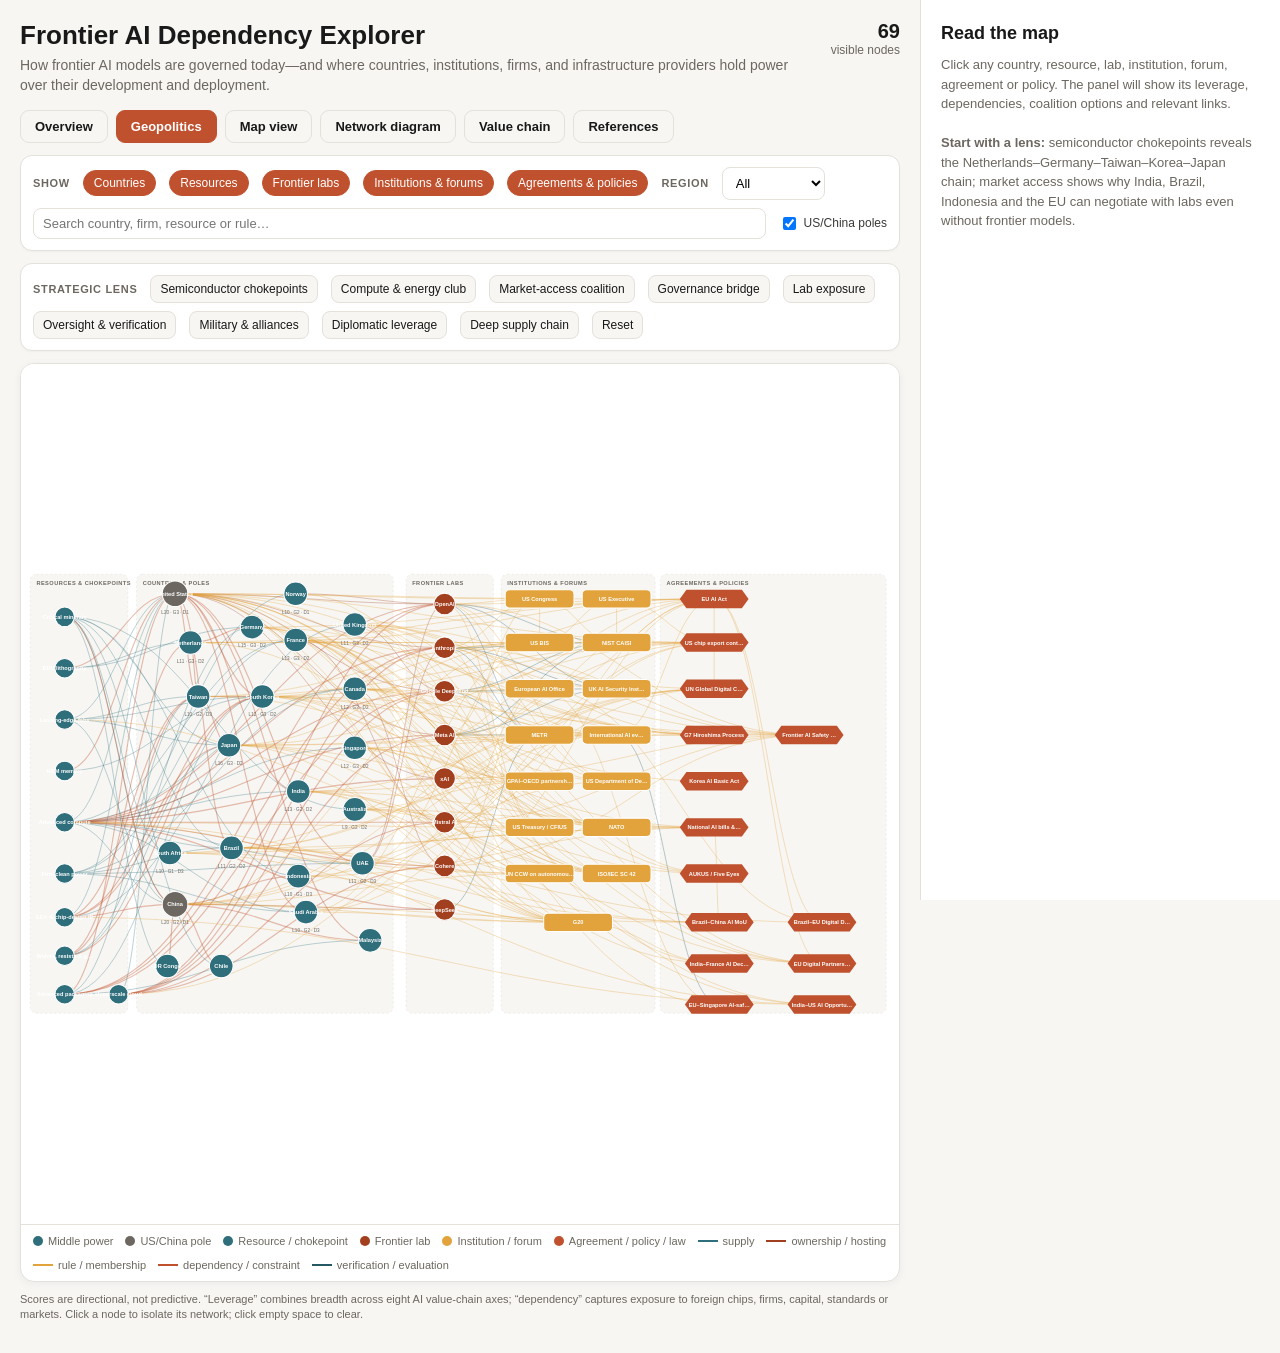
==== commit 04800058: "Use clay for selected explorer buttons" ====
--- a/public/frontier-ai-dependency-explorer/index.html
+++ b/public/frontier-ai-dependency-explorer/index.html
@@ -10,14 +10,14 @@
 .app{display:grid;grid-template-columns:minmax(0,1fr) 360px;min-height:100vh}.main{min-width:0;padding:20px}.side{background:#fff;border-left:1px solid var(--line);padding:20px;overflow:auto;max-height:100vh;position:sticky;top:0}
 h1{font-size:26px;color:var(--navy);margin:0 0 4px}.sub{margin:0;color:var(--muted);font-size:14px;line-height:1.45}.top{display:flex;gap:18px;justify-content:space-between;align-items:flex-start;margin-bottom:14px}.metric{font-size:12px;color:var(--muted);text-align:right;white-space:nowrap}.metric b{display:block;font-size:20px;color:var(--navy)}
 .toolbar,.scenario-bar{background:#fff;border:1px solid var(--line);border-radius:12px;padding:11px 12px;margin:12px 0;display:flex;flex-wrap:wrap;gap:8px 13px;align-items:center;box-shadow:0 1px 2px rgba(16,47,85,.04)}
-.label{font-size:11px;text-transform:uppercase;letter-spacing:.06em;color:var(--muted);font-weight:700}.chip{border:1px solid var(--line);background:#fff;border-radius:999px;padding:5px 10px;font-size:12px;cursor:pointer}.chip.on{background:var(--navy);color:#fff;border-color:var(--navy)}
+.label{font-size:11px;text-transform:uppercase;letter-spacing:.06em;color:var(--muted);font-weight:700}.chip{border:1px solid var(--line);background:#fff;border-radius:999px;padding:5px 10px;font-size:12px;cursor:pointer}.chip.on{background:var(--red);color:#fff;border-color:var(--red)}
 select,input[type=search]{border:1px solid var(--line);border-radius:8px;padding:7px 9px;background:#fff;font-size:13px}.grow{flex:1;min-width:150px}.check{font-size:12px;color:#3a3a38;display:flex;gap:5px;align-items:center}.scenario{border:1px solid var(--line);background:#f7f6f3;color:var(--navy);border-radius:8px;padding:6px 9px;font-size:12px;cursor:pointer}.scenario.on{background:var(--amber);border-color:var(--amber);color:#fff}
 .canvas-card{background:#fff;border:1px solid var(--line);border-radius:14px;overflow:hidden;box-shadow:0 2px 8px rgba(16,47,85,.05)}#map{display:block;width:100%;height:860px;background:linear-gradient(180deg,#fff 0,#ffffff 100%)}
 .edge{fill:none;stroke-opacity:.38}.edge.dim{stroke-opacity:.05}.edge.active{stroke-opacity:.9;stroke-width:3.2}.node{cursor:pointer}.node circle,.node rect{stroke:#fff;stroke-width:2}.node.dim{opacity:.14}.node.active circle,.node.active rect{stroke:var(--amber);stroke-width:4}.node text{font-size:11px;pointer-events:none}.node .small{font-size:9px;fill:#6c6760}.cluster-label{font-size:11px;font-weight:800;letter-spacing:.08em;text-transform:uppercase;fill:#6c6760}.zone{fill:#f7f6f3;stroke:#e4e1db;stroke-dasharray:4 5}.legend{display:flex;gap:12px;flex-wrap:wrap;padding:10px 12px;font-size:11px;color:var(--muted);border-top:1px solid var(--line)}.dot{display:inline-block;width:10px;height:10px;border-radius:50%;margin-right:5px;vertical-align:-1px}.line{display:inline-block;width:20px;height:0;border-top:2px solid;margin-right:5px;vertical-align:3px}
 .side h2{font-size:18px;color:var(--navy);margin:0 0 8px}.type{font-size:11px;font-weight:800;text-transform:uppercase;letter-spacing:.07em;color:var(--teal)}.scoregrid{display:grid;grid-template-columns:repeat(2,1fr);gap:7px;margin:13px 0}.score{border:1px solid var(--line);border-radius:9px;padding:8px}.score b{font-size:18px;color:var(--navy);display:block}.score span{font-size:10px;color:var(--muted);text-transform:uppercase}.body{font-size:13px;line-height:1.5;color:#3a3a38}.section{border-top:1px solid var(--line);padding-top:12px;margin-top:12px}.section h3{font-size:12px;color:var(--navy);text-transform:uppercase;letter-spacing:.06em;margin:0 0 7px}.dep{padding:8px 9px;border-left:3px solid var(--blue);background:#f7f6f3;border-radius:5px;margin:6px 0;font-size:12px;line-height:1.35}.risk{border-left-color:var(--red)}.opp{border-left-color:var(--green)}.source a{color:var(--blue);text-decoration:none}.source a:hover{text-decoration:underline}.empty{color:var(--muted);font-size:13px;line-height:1.5}.footnote{font-size:11px;color:var(--muted);margin-top:10px;line-height:1.4}
 .tooltip{position:fixed;pointer-events:none;z-index:20;background:#191919;color:#fff;border-radius:7px;padding:7px 9px;font-size:11px;max-width:260px;opacity:0;transition:opacity .08s;box-shadow:0 4px 15px rgba(0,0,0,.2)}
 
-.navtabs{display:flex;gap:8px;margin:4px 0 12px}.navtab{border:1px solid var(--line);background:#f7f6f3;color:var(--navy);border-radius:9px;padding:8px 14px;font-size:13px;font-weight:700;cursor:pointer}.navtab.on{background:var(--navy);border-color:var(--navy);color:#fff}.view.hide{display:none}.references-card{background:#fff;border:1px solid var(--line);border-radius:14px;padding:20px 22px;box-shadow:0 2px 8px rgba(16,47,85,.05)}.references-card h2{margin:0 0 5px;color:var(--navy);font-size:21px}.references-card .intro{margin:0 0 18px;color:var(--muted);font-size:13px;line-height:1.5}.ref-grid{display:grid;grid-template-columns:repeat(2,minmax(0,1fr));gap:14px}.ref-group{border:1px solid var(--line);border-radius:11px;padding:14px}.ref-group h3{margin:0 0 9px;color:var(--navy);font-size:13px;text-transform:uppercase;letter-spacing:.05em}.ref-list{margin:0;padding-left:19px}.ref-list li{margin:0 0 9px;font-size:12px;line-height:1.42;color:#3a3a38}.ref-list a{color:var(--blue);text-decoration:none;font-weight:650}.ref-list a:hover{text-decoration:underline}.ref-meta{display:block;color:var(--muted);font-size:11px;margin-top:2px}.method-box{margin-top:14px;padding:13px 15px;border-left:4px solid var(--amber);background:rgba(226,163,60,.12);border-radius:7px;font-size:12px;line-height:1.5;color:#6c6760}
+.navtabs{display:flex;gap:8px;margin:4px 0 12px}.navtab{border:1px solid var(--line);background:#f7f6f3;color:var(--navy);border-radius:9px;padding:8px 14px;font-size:13px;font-weight:700;cursor:pointer}.navtab.on{background:var(--red);border-color:var(--red);color:#fff}.view.hide{display:none}.references-card{background:#fff;border:1px solid var(--line);border-radius:14px;padding:20px 22px;box-shadow:0 2px 8px rgba(16,47,85,.05)}.references-card h2{margin:0 0 5px;color:var(--navy);font-size:21px}.references-card .intro{margin:0 0 18px;color:var(--muted);font-size:13px;line-height:1.5}.ref-grid{display:grid;grid-template-columns:repeat(2,minmax(0,1fr));gap:14px}.ref-group{border:1px solid var(--line);border-radius:11px;padding:14px}.ref-group h3{margin:0 0 9px;color:var(--navy);font-size:13px;text-transform:uppercase;letter-spacing:.05em}.ref-list{margin:0;padding-left:19px}.ref-list li{margin:0 0 9px;font-size:12px;line-height:1.42;color:#3a3a38}.ref-list a{color:var(--blue);text-decoration:none;font-weight:650}.ref-list a:hover{text-decoration:underline}.ref-meta{display:block;color:var(--muted);font-size:11px;margin-top:2px}.method-box{margin-top:14px;padding:13px 15px;border-left:4px solid var(--amber);background:rgba(226,163,60,.12);border-radius:7px;font-size:12px;line-height:1.5;color:#6c6760}
 .prov-box{margin:0 0 16px;padding:14px 16px;border:1px solid var(--line);background:#f7f6f3;border-radius:10px;font-size:12px;line-height:1.5;color:#3a3a38}.prov-box b{color:var(--navy)}
 .conn-tools{display:flex;gap:8px;flex-wrap:wrap;align-items:center;margin:14px 0 9px}.conn-tools input,.conn-tools select{font-size:12px}.conn-table-wrap{overflow:auto;max-height:560px;border:1px solid var(--line);border-radius:10px}.conn-table{width:100%;border-collapse:collapse;font-size:11px}.conn-table th{position:sticky;top:0;background:var(--navy);color:#fff;text-align:left;padding:8px;z-index:1}.conn-table td{padding:8px;border-bottom:1px solid var(--line);vertical-align:top;line-height:1.35}.conn-table tr:hover td{background:#f7f6f3}.badge{display:inline-block;border-radius:999px;padding:2px 7px;font-size:10px;font-weight:750;white-space:nowrap}.b-direct{background:rgba(47,110,123,.10);color:#245863}.b-inference{background:rgba(226,163,60,.12);color:#9a6c14}.b-membership{background:rgba(47,110,123,.10);color:#245863}.b-regulatory{background:rgba(192,81,46,.10);color:#A23F1F}.srcchips a{display:inline-block;margin:0 4px 3px 0;padding:2px 6px;border:1px solid #e4e1db;border-radius:5px;color:var(--blue);text-decoration:none;background:#fff;font-weight:650}.srcchips a:hover{text-decoration:underline}.edge-note{font-size:11px;color:var(--muted);margin-top:3px}
 @media(max-width:980px){.ref-grid{grid-template-columns:1fr}.app{grid-template-columns:1fr}.side{position:relative;max-height:none;border-left:0;border-top:1px solid var(--line)}#map{height:680px}.metric{display:none}}
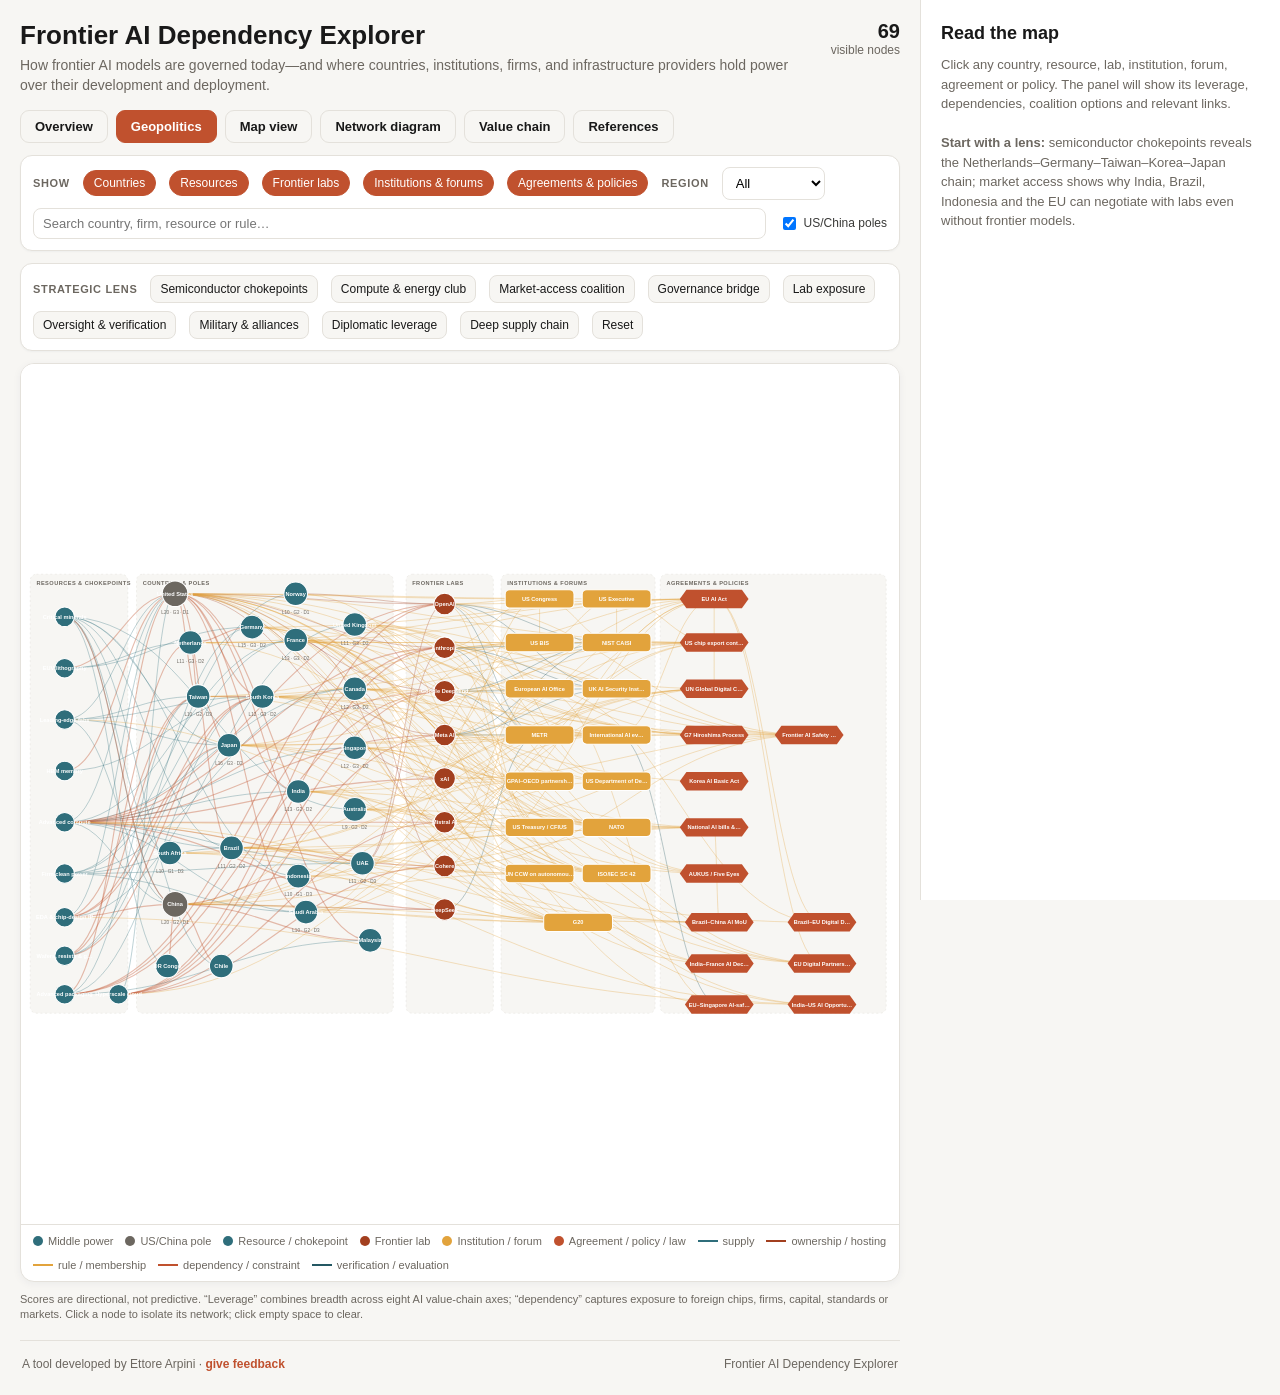
==== commit 4287fa73: "Add explorer credit and feedback footer" ====
--- a/public/frontier-ai-dependency-explorer/index.html
+++ b/public/frontier-ai-dependency-explorer/index.html
@@ -16,6 +16,7 @@
 .edge{fill:none;stroke-opacity:.38}.edge.dim{stroke-opacity:.05}.edge.active{stroke-opacity:.9;stroke-width:3.2}.node{cursor:pointer}.node circle,.node rect{stroke:#fff;stroke-width:2}.node.dim{opacity:.14}.node.active circle,.node.active rect{stroke:var(--amber);stroke-width:4}.node text{font-size:11px;pointer-events:none}.node .small{font-size:9px;fill:#6c6760}.cluster-label{font-size:11px;font-weight:800;letter-spacing:.08em;text-transform:uppercase;fill:#6c6760}.zone{fill:#f7f6f3;stroke:#e4e1db;stroke-dasharray:4 5}.legend{display:flex;gap:12px;flex-wrap:wrap;padding:10px 12px;font-size:11px;color:var(--muted);border-top:1px solid var(--line)}.dot{display:inline-block;width:10px;height:10px;border-radius:50%;margin-right:5px;vertical-align:-1px}.line{display:inline-block;width:20px;height:0;border-top:2px solid;margin-right:5px;vertical-align:3px}
 .side h2{font-size:18px;color:var(--navy);margin:0 0 8px}.type{font-size:11px;font-weight:800;text-transform:uppercase;letter-spacing:.07em;color:var(--teal)}.scoregrid{display:grid;grid-template-columns:repeat(2,1fr);gap:7px;margin:13px 0}.score{border:1px solid var(--line);border-radius:9px;padding:8px}.score b{font-size:18px;color:var(--navy);display:block}.score span{font-size:10px;color:var(--muted);text-transform:uppercase}.body{font-size:13px;line-height:1.5;color:#3a3a38}.section{border-top:1px solid var(--line);padding-top:12px;margin-top:12px}.section h3{font-size:12px;color:var(--navy);text-transform:uppercase;letter-spacing:.06em;margin:0 0 7px}.dep{padding:8px 9px;border-left:3px solid var(--blue);background:#f7f6f3;border-radius:5px;margin:6px 0;font-size:12px;line-height:1.35}.risk{border-left-color:var(--red)}.opp{border-left-color:var(--green)}.source a{color:var(--blue);text-decoration:none}.source a:hover{text-decoration:underline}.empty{color:var(--muted);font-size:13px;line-height:1.5}.footnote{font-size:11px;color:var(--muted);margin-top:10px;line-height:1.4}
 .tooltip{position:fixed;pointer-events:none;z-index:20;background:#191919;color:#fff;border-radius:7px;padding:7px 9px;font-size:11px;max-width:260px;opacity:0;transition:opacity .08s;box-shadow:0 4px 15px rgba(0,0,0,.2)}
+.project-footer{display:flex;justify-content:space-between;gap:16px;flex-wrap:wrap;border-top:1px solid var(--line);margin-top:18px;padding:14px 2px 2px;color:var(--muted);font-size:12px;line-height:1.5}.project-footer a{color:var(--red);font-weight:650;text-decoration:none}.project-footer a:hover{text-decoration:underline}
 
 .navtabs{display:flex;gap:8px;margin:4px 0 12px}.navtab{border:1px solid var(--line);background:#f7f6f3;color:var(--navy);border-radius:9px;padding:8px 14px;font-size:13px;font-weight:700;cursor:pointer}.navtab.on{background:var(--red);border-color:var(--red);color:#fff}.view.hide{display:none}.references-card{background:#fff;border:1px solid var(--line);border-radius:14px;padding:20px 22px;box-shadow:0 2px 8px rgba(16,47,85,.05)}.references-card h2{margin:0 0 5px;color:var(--navy);font-size:21px}.references-card .intro{margin:0 0 18px;color:var(--muted);font-size:13px;line-height:1.5}.ref-grid{display:grid;grid-template-columns:repeat(2,minmax(0,1fr));gap:14px}.ref-group{border:1px solid var(--line);border-radius:11px;padding:14px}.ref-group h3{margin:0 0 9px;color:var(--navy);font-size:13px;text-transform:uppercase;letter-spacing:.05em}.ref-list{margin:0;padding-left:19px}.ref-list li{margin:0 0 9px;font-size:12px;line-height:1.42;color:#3a3a38}.ref-list a{color:var(--blue);text-decoration:none;font-weight:650}.ref-list a:hover{text-decoration:underline}.ref-meta{display:block;color:var(--muted);font-size:11px;margin-top:2px}.method-box{margin-top:14px;padding:13px 15px;border-left:4px solid var(--amber);background:rgba(226,163,60,.12);border-radius:7px;font-size:12px;line-height:1.5;color:#6c6760}
 .prov-box{margin:0 0 16px;padding:14px 16px;border:1px solid var(--line);background:#f7f6f3;border-radius:10px;font-size:12px;line-height:1.5;color:#3a3a38}.prov-box b{color:var(--navy)}
@@ -161,6 +162,7 @@
 </ul></div>
 <div class="method-box"><b>Data vintage:</b> principally 2024–July 2026. <b>Independent review:</b> the report was treated as a hypothesis set and checked against OECD supply-chain mapping, official regulatory and alliance documents, institutional sources and recent bottleneck research. The map now distinguishes direct evidence, formal membership, regulatory reach and analytical inference. <b>Correction:</b> the January 2025 US AI Diffusion Rule was rescinded before compliance; the map therefore represents current BIS chip controls and licensing power rather than that superseded tier system.  Announced investments, planned gigawatts, ownership stakes, export-control rules and legislative status can change quickly. The map is designed as a strategic orientation tool rather than a definitive supply-chain model.</div>
 </div></div>
+<footer class="project-footer"><span>A tool developed by Ettore Arpini · <a href="https://www.admonymous.co/arpini" target="_blank" rel="noopener">give feedback</a></span><span>Frontier AI Dependency Explorer</span></footer>
 </main><aside class="side" id="detail"><div class="empty"><h2>Read the map</h2>Click any country, resource, lab, institution, forum, agreement or policy. The panel will show its leverage, dependencies, coalition options and relevant links.<br><br><b>Start with a lens:</b> semiconductor chokepoints reveals the Netherlands–Germany–Taiwan–Korea–Japan chain; market access shows why India, Brazil, Indonesia and the EU can negotiate with labs even without frontier models.</div></aside></div>
 <div class="tooltip" id="tip"></div>
 <script>
